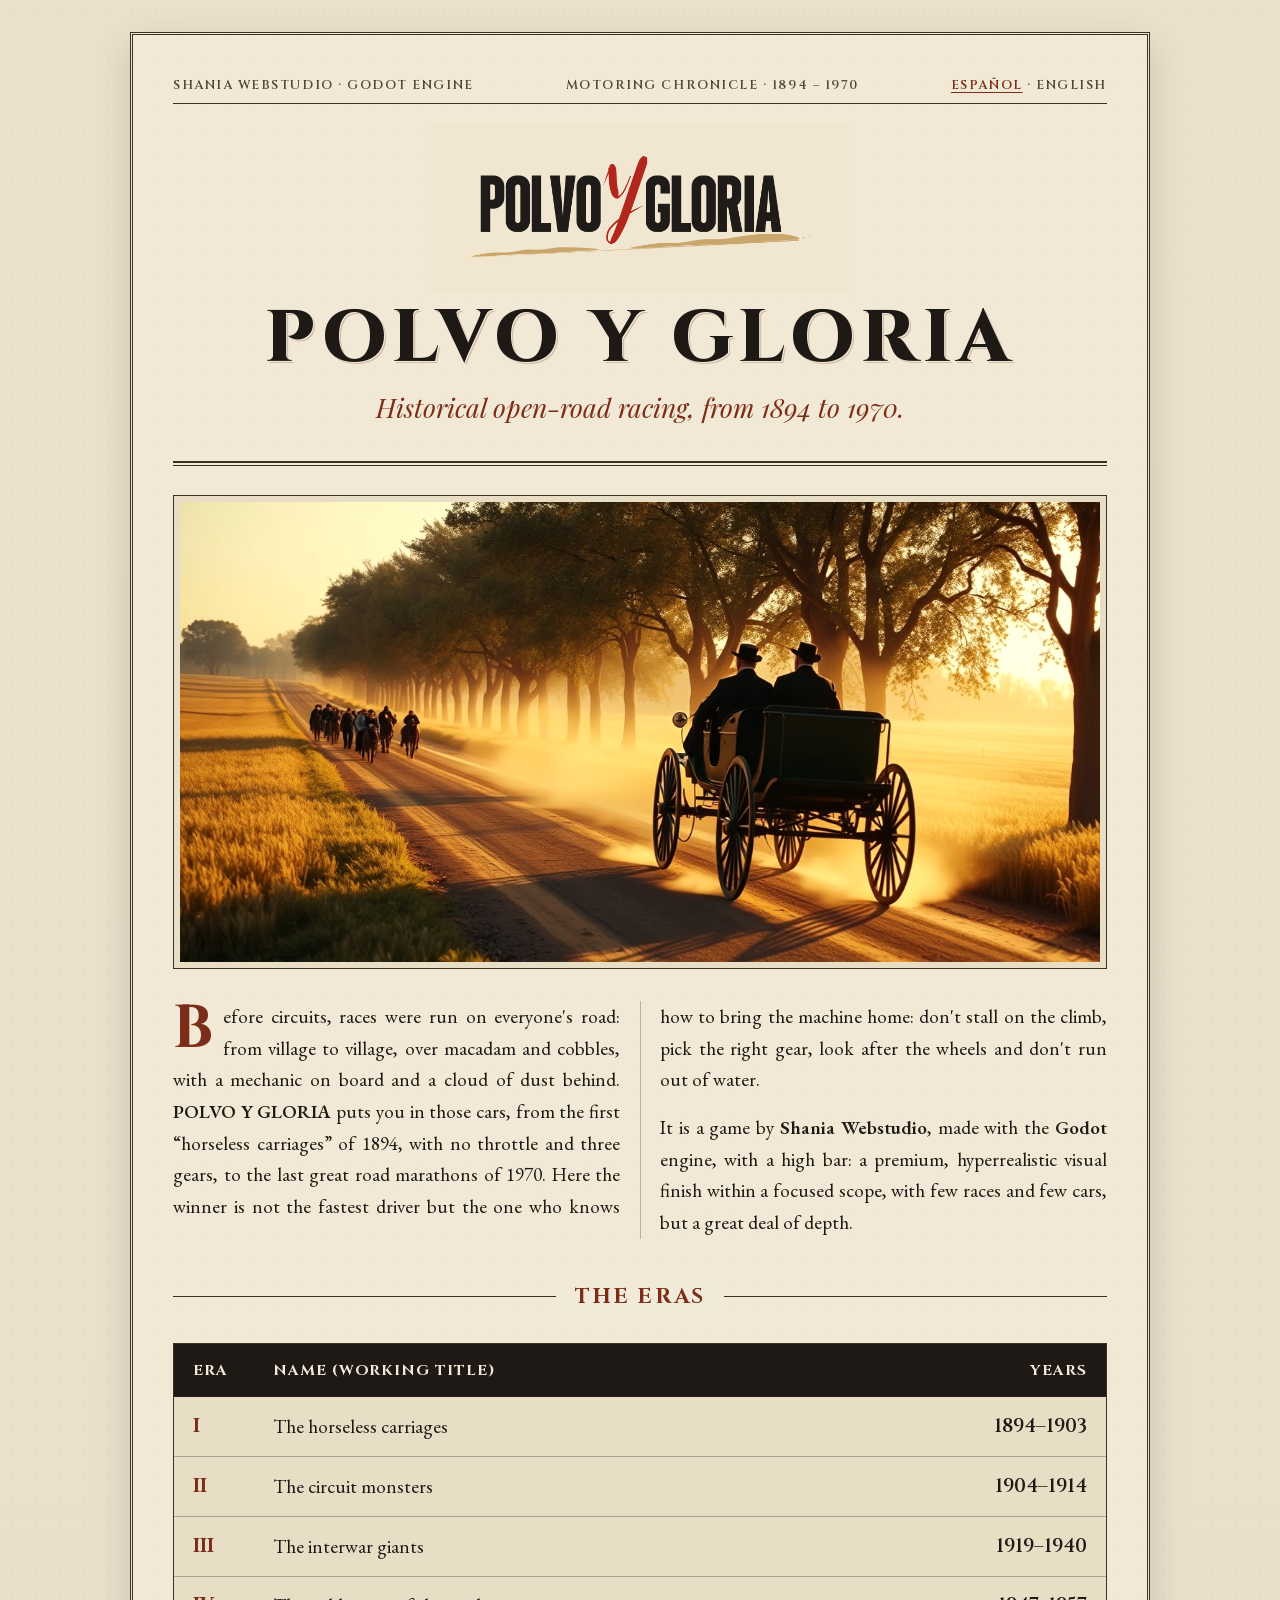
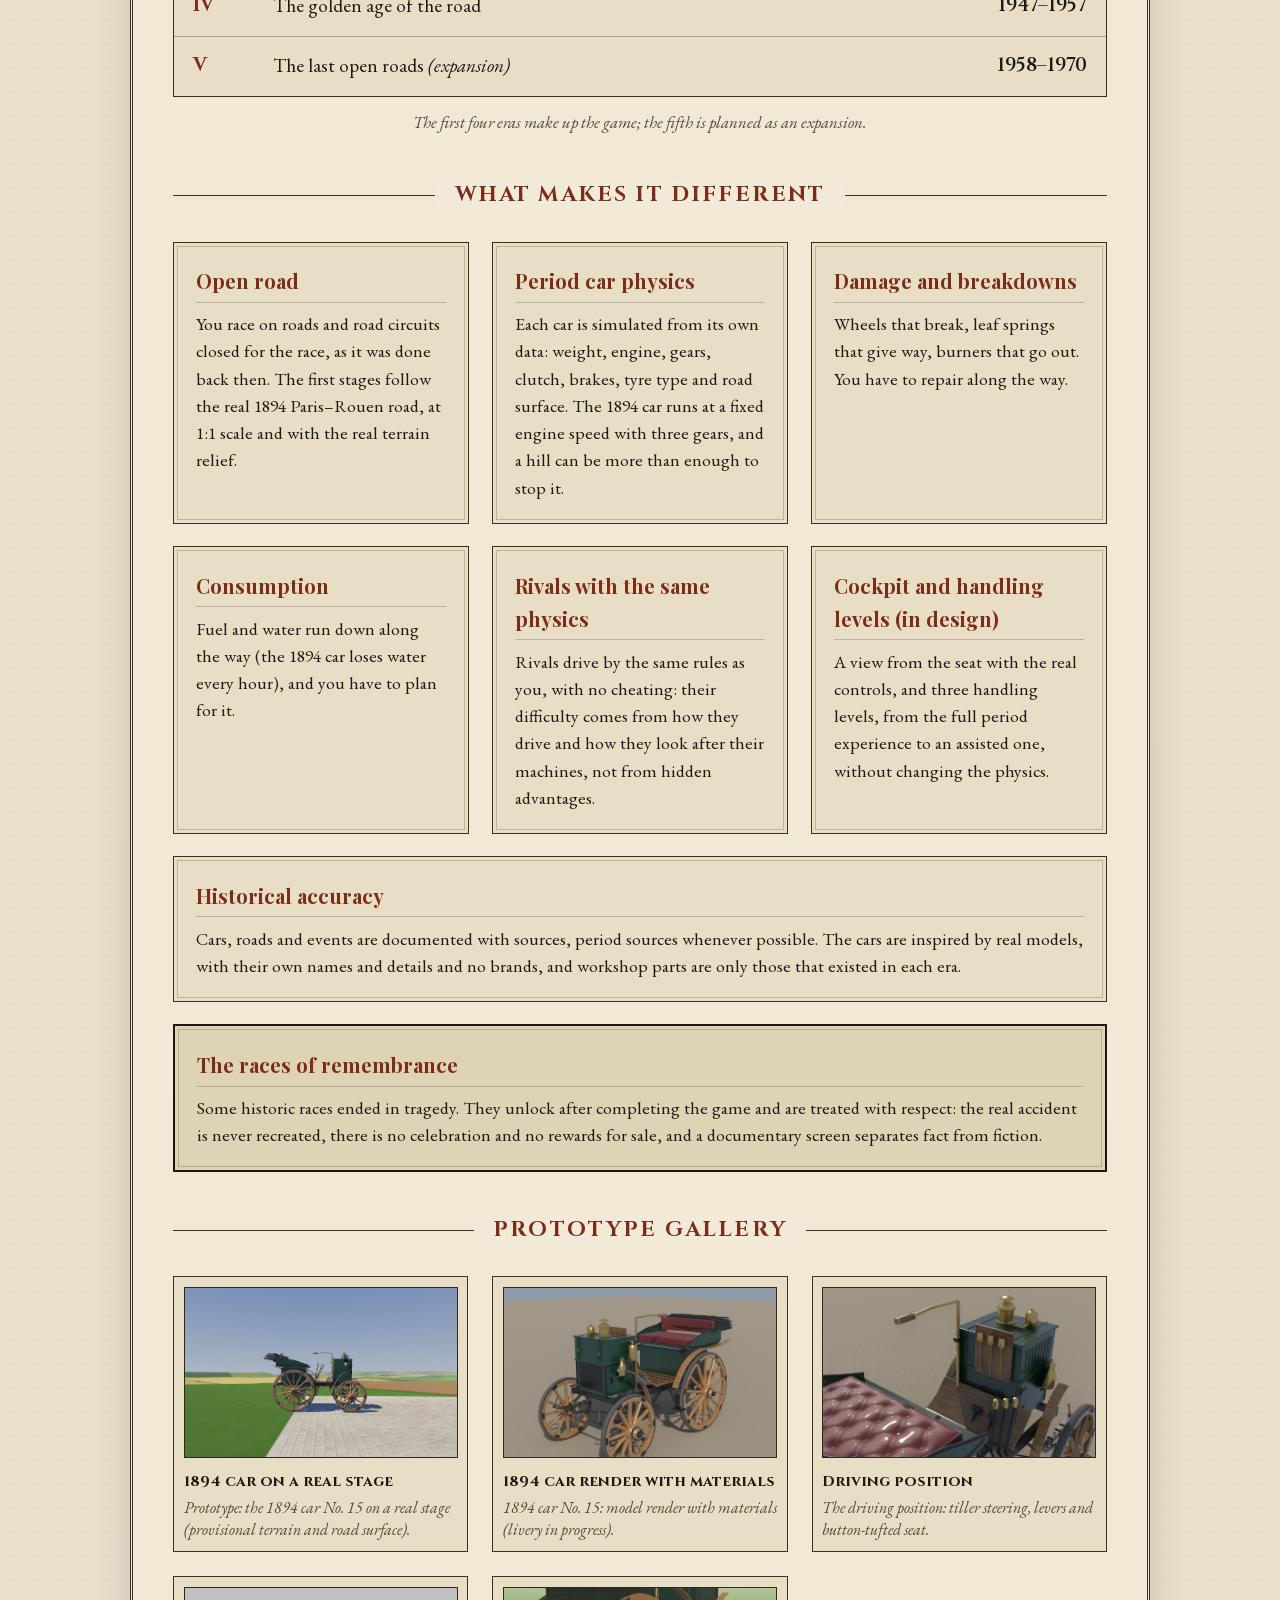
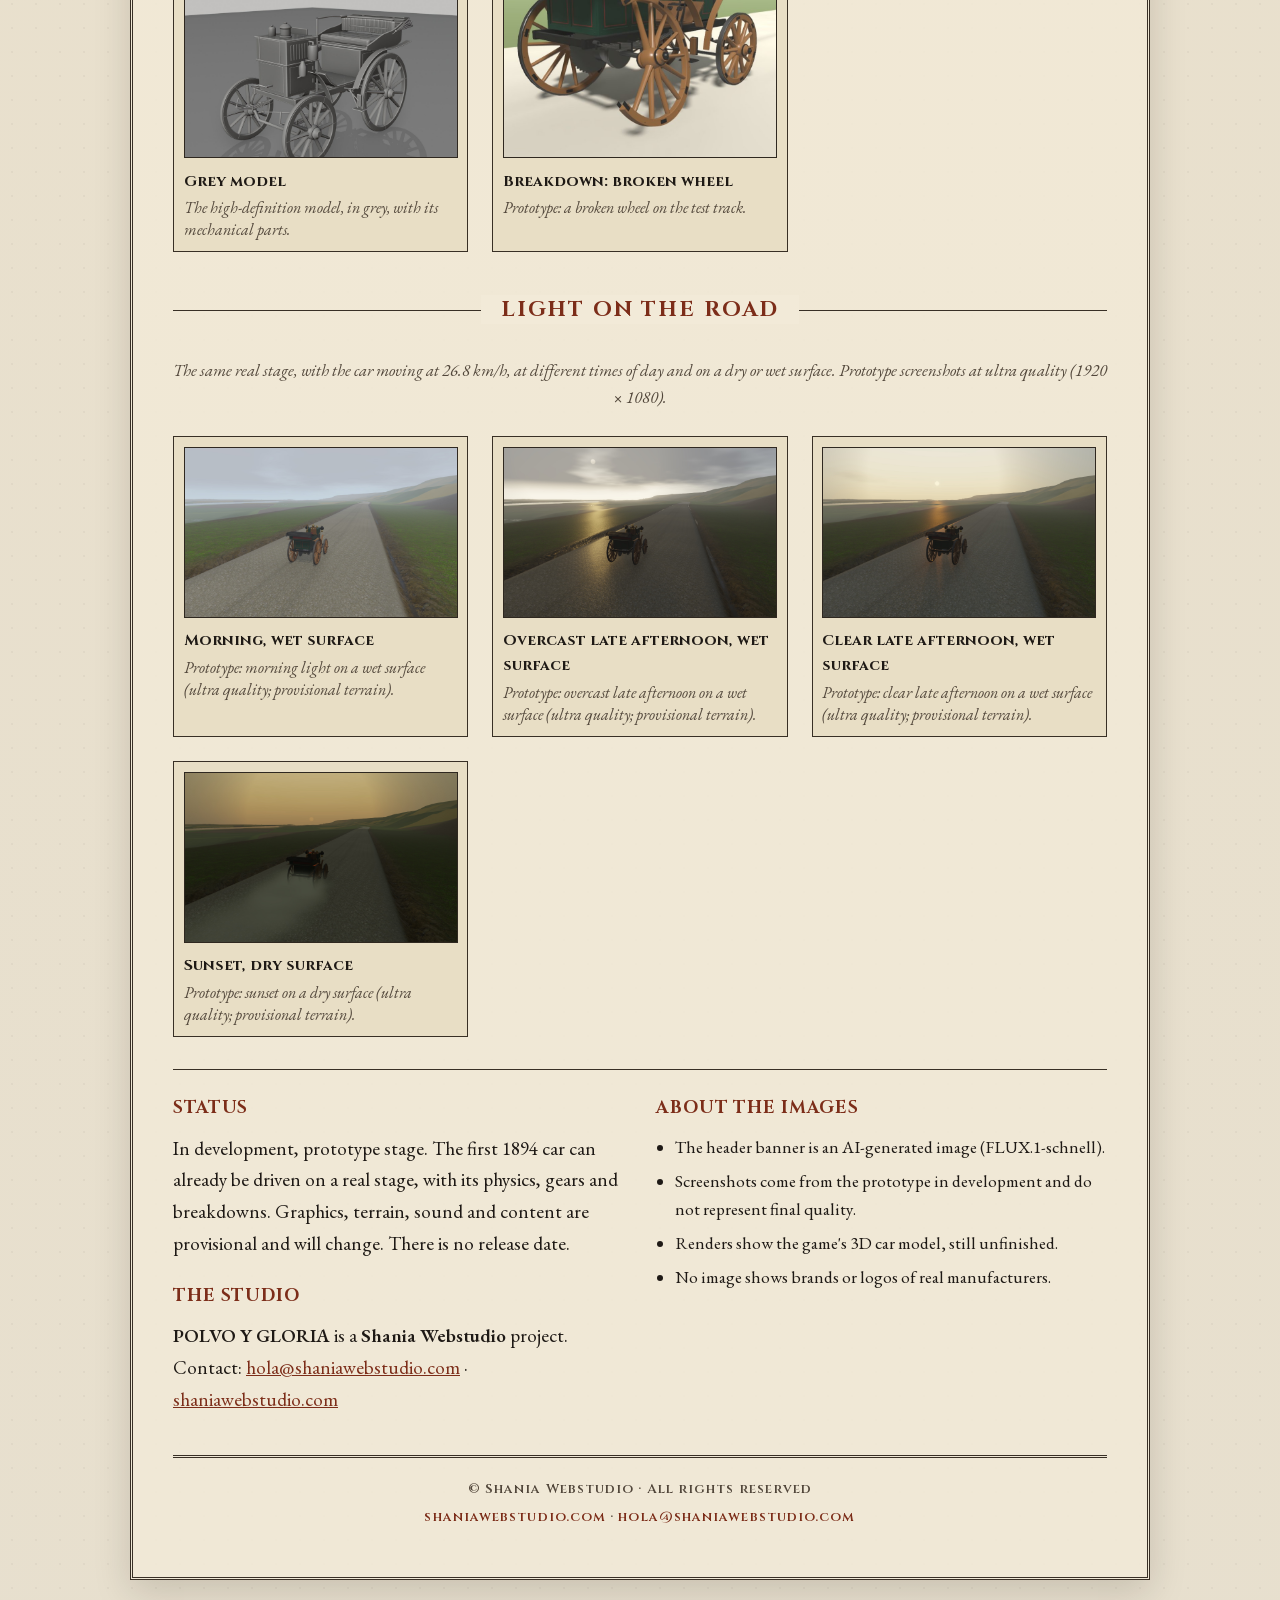
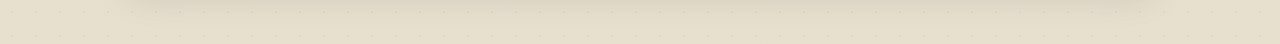
==== en/index.html @ 39d4433f "Web: versión completa en inglés (/en/) y selector de idioma Co-Authored-By: Claude Opus 5.5 <noreply" ====
<!DOCTYPE html>
<html lang="en">
<head>
  <meta charset="UTF-8">
  <meta name="viewport" content="width=device-width, initial-scale=1.0">
  <title>POLVO Y GLORIA — Historical open-road racing (1894–1970)</title>
  <meta name="description" content="Historical open-road racing simulator, from 1894 to 1970. A Shania Webstudio game made with Godot.">
  <meta property="og:title" content="POLVO Y GLORIA">
  <meta property="og:description" content="Historical open-road racing, from 1894 to 1970. A Shania Webstudio game.">
  <meta property="og:image" content="../banner.jpg">
  <link rel="icon" href="logo-cuadrado.png">
  <!-- Fonts hosted in this repository (no third-party requests) -->
  <link rel="stylesheet" href="../fuentes.css">
  <style>
    :root {
      --bg-paper: #f2ead8;
      --bg-card: #e8dec5;
      --ink-dark: #1e1915;
      --ink-muted: #52473b;
      --accent-rust: #7c2d19;
      --accent-brass: #9c7a38;
      --border-ink: #382f25;
    }

    * { box-sizing: border-box; margin: 0; padding: 0; }

    body {
      background-color: var(--bg-paper);
      background-image:
        radial-gradient(rgba(30, 25, 21, 0.04) 1px, transparent 0),
        linear-gradient(to bottom, rgba(156, 122, 56, 0.08), rgba(30, 25, 21, 0.05));
      background-size: 24px 24px, 100% 100%;
      color: var(--ink-dark);
      font-family: 'EB Garamond', Georgia, serif;
      font-size: 1.2rem;
      line-height: 1.65;
      padding: 2rem 1rem 4rem;
    }

    .newspaper-frame {
      max-width: 1020px;
      margin: 0 auto;
      border: 3px double var(--border-ink);
      padding: 2.5rem 2.5rem 3rem;
      background-color: rgba(242, 234, 216, 0.85);
      box-shadow: 0 12px 35px rgba(20, 15, 10, 0.15);
    }

    .masthead-top {
      display: flex;
      justify-content: space-between;
      align-items: center;
      border-bottom: 1px solid var(--border-ink);
      padding-bottom: 0.4rem;
      margin-bottom: 1.2rem;
      font-family: 'Cinzel', serif;
      font-size: 0.8rem;
      letter-spacing: 0.12em;
      text-transform: uppercase;
      color: var(--ink-muted);
    }

    .masthead-top a { color: var(--accent-rust); text-decoration: underline; text-underline-offset: 3px; }

    header { text-align: center; margin-bottom: 2rem; }

    .logo-mark {
      display: block;
      margin: 0 auto 0.6rem;
      width: min(420px, 80%);
      height: auto;
    }

    h1 {
      font-family: 'Cinzel', serif;
      font-weight: 800;
      font-size: clamp(2.6rem, 6vw, 4.6rem);
      letter-spacing: 0.08em;
      line-height: 1.05;
      color: var(--ink-dark);
      text-transform: uppercase;
      margin: 0.5rem 0;
      text-shadow: 1px 1px 0px var(--bg-paper), 2px 2px 0px rgba(124, 45, 25, 0.25);
    }

    .subtitle {
      font-family: 'Playfair Display', serif;
      font-style: italic;
      font-size: clamp(1.25rem, 2.5vw, 1.65rem);
      color: var(--accent-rust);
      margin-top: 0.4rem;
    }

    .double-rule {
      border: 0;
      border-top: 2px solid var(--border-ink);
      border-bottom: 1px solid var(--border-ink);
      height: 5px;
      margin: 1.8rem 0;
    }

    .ornament-divider { text-align: center; margin: 2.5rem 0 1.8rem; position: relative; }
    .ornament-divider::before {
      content: "";
      position: absolute;
      top: 50%; left: 0; right: 0;
      border-top: 1px solid var(--border-ink);
      z-index: 1;
    }
    .ornament-divider span {
      background: var(--bg-paper);
      padding: 0 1.2rem;
      position: relative;
      z-index: 2;
      font-family: 'Cinzel', serif;
      font-weight: 700;
      font-size: 1.35rem;
      letter-spacing: 0.1em;
      color: var(--accent-rust);
      text-transform: uppercase;
    }

    .hero-banner {
      border: 1px solid var(--border-ink);
      padding: 6px;
      background: var(--bg-card);
      margin-bottom: 2rem;
      cursor: zoom-in;
    }
    .hero-banner img {
      width: 100%;
      height: auto;
      display: block;
      filter: sepia(0.12) contrast(1.03);
    }

    .lead-columns {
      column-count: 2;
      column-gap: 2.5rem;
      column-rule: 1px solid rgba(56, 47, 37, 0.3);
      text-align: justify;
      margin-bottom: 2rem;
    }
    .lead-columns p + p { margin-top: 1rem; }

    .dropcap::first-letter {
      float: left;
      font-family: 'Cinzel', serif;
      font-size: 3.8rem;
      line-height: 0.82;
      padding-top: 4px;
      padding-right: 10px;
      color: var(--accent-rust);
      font-weight: 700;
    }

    .table-wrapper {
      overflow-x: auto;
      margin: 1.5rem 0 0.8rem;
      border: 1px solid var(--border-ink);
      background: var(--bg-card);
    }
    table { width: 100%; border-collapse: collapse; text-align: left; }
    th, td { padding: 0.85rem 1.2rem; border-bottom: 1px solid rgba(56, 47, 37, 0.35); }
    th {
      font-family: 'Cinzel', serif;
      font-size: 0.95rem;
      letter-spacing: 0.06em;
      text-transform: uppercase;
      background-color: var(--ink-dark);
      color: var(--bg-paper);
    }
    tr:last-child td { border-bottom: none; }
    .era-num { font-family: 'Cinzel', serif; font-weight: 700; color: var(--accent-rust); width: 80px; }
    .era-years { font-family: 'Cinzel', serif; font-weight: 600; white-space: nowrap; text-align: right; }
    .table-note { font-style: italic; font-size: 1.05rem; color: var(--ink-muted); text-align: center; margin-top: 0.6rem; }

    .features-grid {
      display: grid;
      grid-template-columns: repeat(auto-fit, minmax(290px, 1fr));
      gap: 1.4rem;
      margin-top: 1.5rem;
    }
    .feature-card {
      border: 1px solid var(--border-ink);
      background-color: var(--bg-card);
      padding: 1.35rem 1.4rem;
      position: relative;
    }
    .feature-card::after {
      content: "";
      position: absolute;
      inset: 3px;
      border: 1px solid rgba(56, 47, 37, 0.25);
      pointer-events: none;
    }
    .feature-card h3 {
      font-family: 'Playfair Display', serif;
      font-size: 1.25rem;
      color: var(--accent-rust);
      margin-bottom: 0.45rem;
      border-bottom: 1px solid rgba(56, 47, 37, 0.25);
      padding-bottom: 0.3rem;
    }
    .feature-card p { font-size: 1.1rem; line-height: 1.55; }
    .feature-wide { grid-column: 1 / -1; }
    .memory-box { grid-column: 1 / -1; background-color: #dfd3b5; border: 2px solid var(--ink-dark); }

    .gallery-grid {
      display: grid;
      grid-template-columns: repeat(auto-fit, minmax(280px, 1fr));
      gap: 1.5rem;
      margin-top: 1.5rem;
    }
    .gallery-item {
      border: 1px solid var(--border-ink);
      background: var(--bg-card);
      padding: 0.6rem;
      display: flex;
      flex-direction: column;
      cursor: zoom-in;
      transition: transform 0.2s ease, box-shadow 0.2s ease;
    }
    .gallery-item:hover, .gallery-item:focus-visible {
      transform: translateY(-3px);
      box-shadow: 0 6px 16px rgba(30, 25, 21, 0.18);
      outline: none;
    }
    .gallery-item img {
      width: 100%;
      aspect-ratio: 16 / 10;
      object-fit: cover;
      border: 1px solid rgba(56, 47, 37, 0.4);
      margin-bottom: 0.65rem;
      background-color: #2a241e;
    }
    .gallery-title { font-family: 'Cinzel', serif; font-size: 0.95rem; font-weight: 700; color: var(--ink-dark); margin-bottom: 0.2rem; }
    .gallery-caption { font-size: 1rem; font-style: italic; color: var(--ink-muted); line-height: 1.4; }

    .info-columns {
      display: grid;
      grid-template-columns: repeat(auto-fit, minmax(280px, 1fr));
      gap: 2rem;
      margin-top: 2rem;
      padding-top: 1.5rem;
      border-top: 1px solid var(--border-ink);
    }
    .info-block h3 {
      font-family: 'Cinzel', serif;
      font-size: 1.1rem;
      color: var(--accent-rust);
      margin-bottom: 0.6rem;
      text-transform: uppercase;
      letter-spacing: 0.05em;
    }
    .info-block h3.siguiente { margin-top: 1.4rem; }
    .info-block ul { padding-left: 1.2rem; font-size: 1.08rem; }
    .info-block li + li { margin-top: 0.35rem; }
    .info-block a { color: var(--accent-rust); }

    .english-digest {
      margin-top: 2.5rem;
      padding: 1.5rem 1.8rem;
      border: 1px dashed var(--border-ink);
      background-color: rgba(232, 222, 197, 0.6);
    }
    .english-digest h2 {
      font-family: 'Cinzel', serif;
      font-size: 1.05rem;
      letter-spacing: 0.1em;
      text-transform: uppercase;
      color: var(--accent-rust);
      margin-bottom: 0.5rem;
    }
    .english-digest p { font-size: 1.05rem; color: var(--ink-muted); text-align: justify; }

    footer {
      text-align: center;
      margin-top: 2.5rem;
      padding-top: 1.2rem;
      border-top: 3px double var(--border-ink);
      font-family: 'Cinzel', serif;
      font-size: 0.85rem;
      letter-spacing: 0.08em;
      color: var(--ink-muted);
    }
    footer a { color: var(--accent-rust); text-decoration: none; }
    footer p + p { margin-top: 0.4rem; }

    .lightbox {
      display: none;
      position: fixed;
      inset: 0;
      background: rgba(18, 15, 12, 0.92);
      z-index: 1000;
      align-items: center;
      justify-content: center;
      flex-direction: column;
      padding: 1.5rem;
    }
    .lightbox.active { display: flex; }
    .lightbox img {
      max-width: 92vw;
      max-height: 80vh;
      border: 2px solid var(--accent-brass);
      box-shadow: 0 10px 40px rgba(0,0,0,0.8);
    }
    .lightbox-caption {
      color: var(--bg-paper);
      margin-top: 1rem;
      font-size: 1.2rem;
      font-style: italic;
      text-align: center;
      max-width: 700px;
    }
    .lightbox-close, .lightbox-nav {
      position: absolute;
      color: var(--bg-paper);
      font-family: 'Cinzel', serif;
      cursor: pointer;
      background: none;
      border: none;
    }
    .lightbox-close { top: 1.2rem; right: 1.8rem; font-size: 2rem; }
    .lightbox-nav { top: 50%; transform: translateY(-50%); font-size: 2.6rem; padding: 0.5rem 1rem; }
    .lightbox-prev { left: 0.6rem; }
    .lightbox-next { right: 0.6rem; }

    @media (max-width: 768px) {
      body { padding: 1rem 0.5rem 3rem; }
      .newspaper-frame { padding: 1.4rem 1.1rem 2rem; }
      .lead-columns { column-count: 1; }
      .masthead-top { flex-direction: column; gap: 0.3rem; text-align: center; }
      .era-years { white-space: normal; }
    }
  </style>
</head>
<body>

  <main class="newspaper-frame">

    <div class="masthead-top">
      <span>Shania Webstudio · Godot Engine</span>
      <span>Motoring Chronicle · 1894 – 1970</span>
      <span><a href="../" lang="es" hreflang="es">Español</a> · English</span>
    </div>

    <header>
      <img class="logo-mark" src="../logo.png" alt="" aria-hidden="true">
      <h1>Polvo y Gloria</h1>
      <p class="subtitle">Historical open-road racing, from 1894 to 1970.</p>
    </header>

    <hr class="double-rule">

    <figure class="hero-banner gallery-zoom" tabindex="0" data-caption="POLVO Y GLORIA header (AI-generated image).">
      <img src="../banner.jpg" alt="Polvo y Gloria header: a historical road race of the period (AI-generated image)">
    </figure>

    <section class="lead-columns">
      <p class="dropcap">Before circuits, races were run on everyone's road: from village to village, over macadam and cobbles, with a mechanic on board and a cloud of dust behind. <strong>POLVO Y GLORIA</strong> puts you in those cars, from the first “horseless carriages” of 1894, with no throttle and three gears, to the last great road marathons of 1970. Here the winner is not the fastest driver but the one who knows how to bring the machine home: don't stall on the climb, pick the right gear, look after the wheels and don't run out of water.</p>
      <p>It is a game by <strong>Shania Webstudio</strong>, made with the <strong>Godot</strong> engine, with a high bar: a premium, hyperrealistic visual finish within a focused scope, with few races and few cars, but a great deal of depth.</p>
    </section>

    <div class="ornament-divider"><span>The eras</span></div>

    <section>
      <div class="table-wrapper">
        <table>
          <thead>
            <tr>
              <th>Era</th>
              <th>Name (working title)</th>
              <th style="text-align: right;">Years</th>
            </tr>
          </thead>
          <tbody>
            <tr><td class="era-num">I</td><td>The horseless carriages</td><td class="era-years">1894–1903</td></tr>
            <tr><td class="era-num">II</td><td>The circuit monsters</td><td class="era-years">1904–1914</td></tr>
            <tr><td class="era-num">III</td><td>The interwar giants</td><td class="era-years">1919–1940</td></tr>
            <tr><td class="era-num">IV</td><td>The golden age of the road</td><td class="era-years">1947–1957</td></tr>
            <tr><td class="era-num">V</td><td>The last open roads <em>(expansion)</em></td><td class="era-years">1958–1970</td></tr>
          </tbody>
        </table>
      </div>
      <p class="table-note">The first four eras make up the game; the fifth is planned as an expansion.</p>
    </section>

    <div class="ornament-divider"><span>What makes it different</span></div>

    <section class="features-grid">
      <article class="feature-card">
        <h3>Open road</h3>
        <p>You race on roads and road circuits closed for the race, as it was done back then. The first stages follow the real 1894 Paris–Rouen road, at 1:1 scale and with the real terrain relief.</p>
      </article>
      <article class="feature-card">
        <h3>Period car physics</h3>
        <p>Each car is simulated from its own data: weight, engine, gears, clutch, brakes, tyre type and road surface. The 1894 car runs at a fixed engine speed with three gears, and a hill can be more than enough to stop it.</p>
      </article>
      <article class="feature-card">
        <h3>Damage and breakdowns</h3>
        <p>Wheels that break, leaf springs that give way, burners that go out. You have to repair along the way.</p>
      </article>
      <article class="feature-card">
        <h3>Consumption</h3>
        <p>Fuel and water run down along the way (the 1894 car loses water every hour), and you have to plan for it.</p>
      </article>
      <article class="feature-card">
        <h3>Rivals with the same physics</h3>
        <p>Rivals drive by the same rules as you, with no cheating: their difficulty comes from how they drive and how they look after their machines, not from hidden advantages.</p>
      </article>
      <article class="feature-card">
        <h3>Cockpit and handling levels (in design)</h3>
        <p>A view from the seat with the real controls, and three handling levels, from the full period experience to an assisted one, without changing the physics.</p>
      </article>
      <article class="feature-card feature-wide">
        <h3>Historical accuracy</h3>
        <p>Cars, roads and events are documented with sources, period sources whenever possible. The cars are inspired by real models, with their own names and details and no brands, and workshop parts are only those that existed in each era.</p>
      </article>
      <article class="feature-card memory-box">
        <h3>The races of remembrance</h3>
        <p>Some historic races ended in tragedy. They unlock after completing the game and are treated with respect: the real accident is never recreated, there is no celebration and no rewards for sale, and a documentary screen separates fact from fiction.</p>
      </article>
    </section>

    <div class="ornament-divider"><span>Prototype gallery</span></div>

    <section class="gallery-grid">
      <figure class="gallery-item gallery-zoom" tabindex="0">
        <img src="../fotos/01-prototipo-n15-en-el-tramo-real.jpg" alt="Prototype: the 1894 car No. 15 on a real stage (provisional terrain and road surface)." loading="lazy">
        <div class="gallery-title">1894 car on a real stage</div>
        <figcaption class="gallery-caption">Prototype: the 1894 car No. 15 on a real stage (provisional terrain and road surface).</figcaption>
      </figure>
      <figure class="gallery-item gallery-zoom" tabindex="0">
        <img src="../fotos/02-coche-n15-render-con-materiales.jpg" alt="1894 car No. 15: model render with materials (livery in progress)." loading="lazy">
        <div class="gallery-title">1894 car render with materials</div>
        <figcaption class="gallery-caption">1894 car No. 15: model render with materials (livery in progress).</figcaption>
      </figure>
      <figure class="gallery-item gallery-zoom" tabindex="0">
        <img src="../fotos/03-coche-n15-puesto-de-conduccion.jpg" alt="The driving position: tiller steering, levers and button-tufted seat." loading="lazy">
        <div class="gallery-title">Driving position</div>
        <figcaption class="gallery-caption">The driving position: tiller steering, levers and button-tufted seat.</figcaption>
      </figure>
      <figure class="gallery-item gallery-zoom" tabindex="0">
        <img src="../fotos/04-coche-n15-modelo-de-alta-en-gris.jpg" alt="The high-definition model, in grey, with its mechanical parts." loading="lazy">
        <div class="gallery-title">Grey model</div>
        <figcaption class="gallery-caption">The high-definition model, in grey, with its mechanical parts.</figcaption>
      </figure>
      <figure class="gallery-item gallery-zoom" tabindex="0">
        <img src="../fotos/05-prototipo-averias-rueda-rota.jpg" alt="Prototype: a broken wheel on the test track." loading="lazy">
        <div class="gallery-title">Breakdown: broken wheel</div>
        <figcaption class="gallery-caption">Prototype: a broken wheel on the test track.</figcaption>
      </figure>
    </section>

    <div class="ornament-divider"><span>Light on the road</span></div>

    <p class="table-note">The same real stage, with the car moving at 26.8 km/h, at different times of day and on a dry or wet surface. Prototype screenshots at ultra quality (1920 × 1080).</p>

    <section class="gallery-grid">
      <figure class="gallery-item gallery-zoom" tabindex="0">
        <img src="../fotos/06-luz-manana-firme-mojado.jpg" alt="Prototype: morning light on a wet surface on the real stage." loading="lazy">
        <div class="gallery-title">Morning, wet surface</div>
        <figcaption class="gallery-caption">Prototype: morning light on a wet surface (ultra quality; provisional terrain).</figcaption>
      </figure>
      <figure class="gallery-item gallery-zoom" tabindex="0">
        <img src="../fotos/07-luz-atardecer-nublado-mojado.jpg" alt="Prototype: overcast late afternoon on a wet surface." loading="lazy">
        <div class="gallery-title">Overcast late afternoon, wet surface</div>
        <figcaption class="gallery-caption">Prototype: overcast late afternoon on a wet surface (ultra quality; provisional terrain).</figcaption>
      </figure>
      <figure class="gallery-item gallery-zoom" tabindex="0">
        <img src="../fotos/08-luz-atardecer-despejado-mojado.jpg" alt="Prototype: clear late afternoon on a wet surface." loading="lazy">
        <div class="gallery-title">Clear late afternoon, wet surface</div>
        <figcaption class="gallery-caption">Prototype: clear late afternoon on a wet surface (ultra quality; provisional terrain).</figcaption>
      </figure>
      <figure class="gallery-item gallery-zoom" tabindex="0">
        <img src="../fotos/09-luz-puesta-de-sol-seco.jpg" alt="Prototype: sunset on a dry surface." loading="lazy">
        <div class="gallery-title">Sunset, dry surface</div>
        <figcaption class="gallery-caption">Prototype: sunset on a dry surface (ultra quality; provisional terrain).</figcaption>
      </figure>
    </section>

    <section class="info-columns">
      <div class="info-block">
        <h3>Status</h3>
        <p>In development, prototype stage. The first 1894 car can already be driven on a real stage, with its physics, gears and breakdowns. Graphics, terrain, sound and content are provisional and will change. There is no release date.</p>

        <h3 class="siguiente">The studio</h3>
        <p><strong>POLVO Y GLORIA</strong> is a <strong>Shania Webstudio</strong> project. Contact: <a href="mailto:hola@shaniawebstudio.com">hola@shaniawebstudio.com</a> · <a href="https://shaniawebstudio.com">shaniawebstudio.com</a></p>
      </div>

      <div class="info-block">
        <h3>About the images</h3>
        <ul>
          <li>The header banner is an AI-generated image (FLUX.1-schnell).</li>
          <li>Screenshots come from the prototype in development and do not represent final quality.</li>
          <li>Renders show the game's 3D car model, still unfinished.</li>
          <li>No image shows brands or logos of real manufacturers.</li>
        </ul>
      </div>
    </section>


    <footer>
      <p>© Shania Webstudio · All rights reserved</p>
      <p><a href="https://shaniawebstudio.com">shaniawebstudio.com</a> · <a href="mailto:hola@shaniawebstudio.com">hola@shaniawebstudio.com</a></p>
    </footer>
  </main>

  <div class="lightbox" id="lightbox" role="dialog" aria-modal="true" aria-label="Image viewer">
    <button class="lightbox-close" type="button" aria-label="Close">&times;</button>
    <button class="lightbox-nav lightbox-prev" type="button" aria-label="Previous">&#8249;</button>
    <img id="lightbox-img" src="" alt="">
    <p class="lightbox-caption" id="lightbox-caption"></p>
    <button class="lightbox-nav lightbox-next" type="button" aria-label="Next">&#8250;</button>
  </div>

  <script>
    (function () {
      var items = Array.prototype.slice.call(document.querySelectorAll('.gallery-zoom'));
      var box = document.getElementById('lightbox');
      var img = document.getElementById('lightbox-img');
      var cap = document.getElementById('lightbox-caption');
      var actual = 0;

      function mostrar(i) {
        actual = (i + items.length) % items.length;
        var fig = items[actual];
        var src = fig.querySelector('img');
        var pie = fig.getAttribute('data-caption') ||
                  (fig.querySelector('figcaption') ? fig.querySelector('figcaption').textContent : src.alt);
        img.src = src.getAttribute('src');
        img.alt = src.alt;
        cap.textContent = pie;
        box.classList.add('active');
        document.body.style.overflow = 'hidden';
      }
      function cerrar() {
        box.classList.remove('active');
        document.body.style.overflow = '';
        if (items[actual]) items[actual].focus();
      }

      items.forEach(function (fig, i) {
        fig.addEventListener('click', function () { mostrar(i); });
        fig.addEventListener('keydown', function (e) {
          if (e.key === 'Enter' || e.key === ' ') { e.preventDefault(); mostrar(i); }
        });
      });
      box.querySelector('.lightbox-close').addEventListener('click', cerrar);
      box.querySelector('.lightbox-prev').addEventListener('click', function (e) { e.stopPropagation(); mostrar(actual - 1); });
      box.querySelector('.lightbox-next').addEventListener('click', function (e) { e.stopPropagation(); mostrar(actual + 1); });
      box.addEventListener('click', function (e) { if (e.target === box) cerrar(); });
      document.addEventListener('keydown', function (e) {
        if (!box.classList.contains('active')) return;
        if (e.key === 'Escape') cerrar();
        if (e.key === 'ArrowLeft') mostrar(actual - 1);
        if (e.key === 'ArrowRight') mostrar(actual + 1);
      });
    })();
  </script>
</body>
</html>
---- fuentes.css ----
@font-face{font-family:'Cinzel';font-style:normal;font-weight:600;font-display:swap;src:url(fonts/Cinzel-600.woff2) format('woff2');unicode-range:U+0000-00FF, U+0131, U+0152-0153, U+02BB-02BC, U+02C6, U+02DA, U+02DC, U+0304, U+0308, U+0329, U+2000-206F, U+20AC, U+2122, U+2191, U+2193, U+2212, U+2215, U+FEFF, U+FFFD;}
@font-face{font-family:'Cinzel';font-style:normal;font-weight:700;font-display:swap;src:url(fonts/Cinzel-700.woff2) format('woff2');unicode-range:U+0000-00FF, U+0131, U+0152-0153, U+02BB-02BC, U+02C6, U+02DA, U+02DC, U+0304, U+0308, U+0329, U+2000-206F, U+20AC, U+2122, U+2191, U+2193, U+2212, U+2215, U+FEFF, U+FFFD;}
@font-face{font-family:'Cinzel';font-style:normal;font-weight:800;font-display:swap;src:url(fonts/Cinzel-800.woff2) format('woff2');unicode-range:U+0000-00FF, U+0131, U+0152-0153, U+02BB-02BC, U+02C6, U+02DA, U+02DC, U+0304, U+0308, U+0329, U+2000-206F, U+20AC, U+2122, U+2191, U+2193, U+2212, U+2215, U+FEFF, U+FFFD;}
@font-face{font-family:'EB Garamond';font-style:italic;font-weight:400;font-display:swap;src:url(fonts/EBGaramond-400i.woff2) format('woff2');unicode-range:U+0000-00FF, U+0131, U+0152-0153, U+02BB-02BC, U+02C6, U+02DA, U+02DC, U+0304, U+0308, U+0329, U+2000-206F, U+20AC, U+2122, U+2191, U+2193, U+2212, U+2215, U+FEFF, U+FFFD;}
@font-face{font-family:'EB Garamond';font-style:normal;font-weight:400;font-display:swap;src:url(fonts/EBGaramond-400.woff2) format('woff2');unicode-range:U+0000-00FF, U+0131, U+0152-0153, U+02BB-02BC, U+02C6, U+02DA, U+02DC, U+0304, U+0308, U+0329, U+2000-206F, U+20AC, U+2122, U+2191, U+2193, U+2212, U+2215, U+FEFF, U+FFFD;}
@font-face{font-family:'EB Garamond';font-style:normal;font-weight:600;font-display:swap;src:url(fonts/EBGaramond-600.woff2) format('woff2');unicode-range:U+0000-00FF, U+0131, U+0152-0153, U+02BB-02BC, U+02C6, U+02DA, U+02DC, U+0304, U+0308, U+0329, U+2000-206F, U+20AC, U+2122, U+2191, U+2193, U+2212, U+2215, U+FEFF, U+FFFD;}
@font-face{font-family:'Playfair Display';font-style:italic;font-weight:400;font-display:swap;src:url(fonts/PlayfairDisplay-400i.woff2) format('woff2');unicode-range:U+0000-00FF, U+0131, U+0152-0153, U+02BB-02BC, U+02C6, U+02DA, U+02DC, U+0304, U+0308, U+0329, U+2000-206F, U+20AC, U+2122, U+2191, U+2193, U+2212, U+2215, U+FEFF, U+FFFD;}
@font-face{font-family:'Playfair Display';font-style:normal;font-weight:700;font-display:swap;src:url(fonts/PlayfairDisplay-700.woff2) format('woff2');unicode-range:U+0000-00FF, U+0131, U+0152-0153, U+02BB-02BC, U+02C6, U+02DA, U+02DC, U+0304, U+0308, U+0329, U+2000-206F, U+20AC, U+2122, U+2191, U+2193, U+2212, U+2215, U+FEFF, U+FFFD;}
@font-face{font-family:'Playfair Display';font-style:normal;font-weight:900;font-display:swap;src:url(fonts/PlayfairDisplay-900.woff2) format('woff2');unicode-range:U+0000-00FF, U+0131, U+0152-0153, U+02BB-02BC, U+02C6, U+02DA, U+02DC, U+0304, U+0308, U+0329, U+2000-206F, U+20AC, U+2122, U+2191, U+2193, U+2212, U+2215, U+FEFF, U+FFFD;}
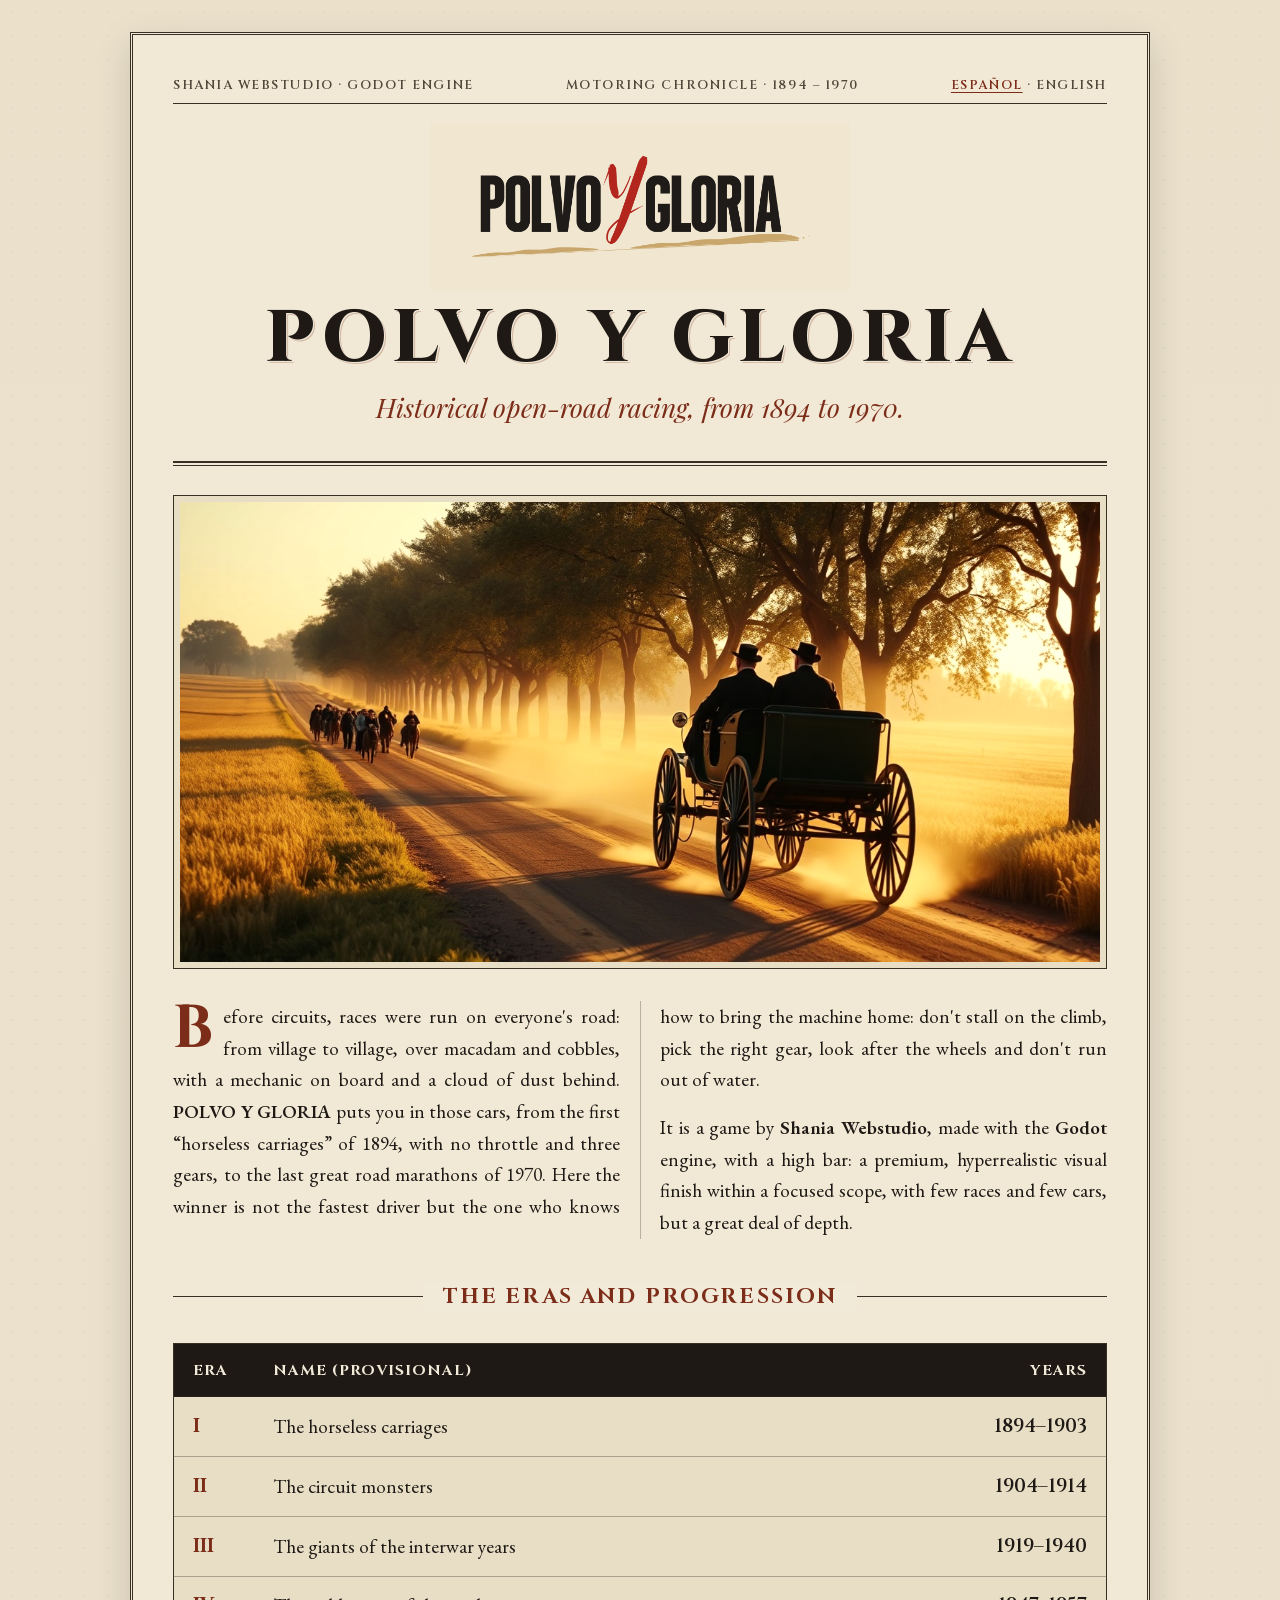
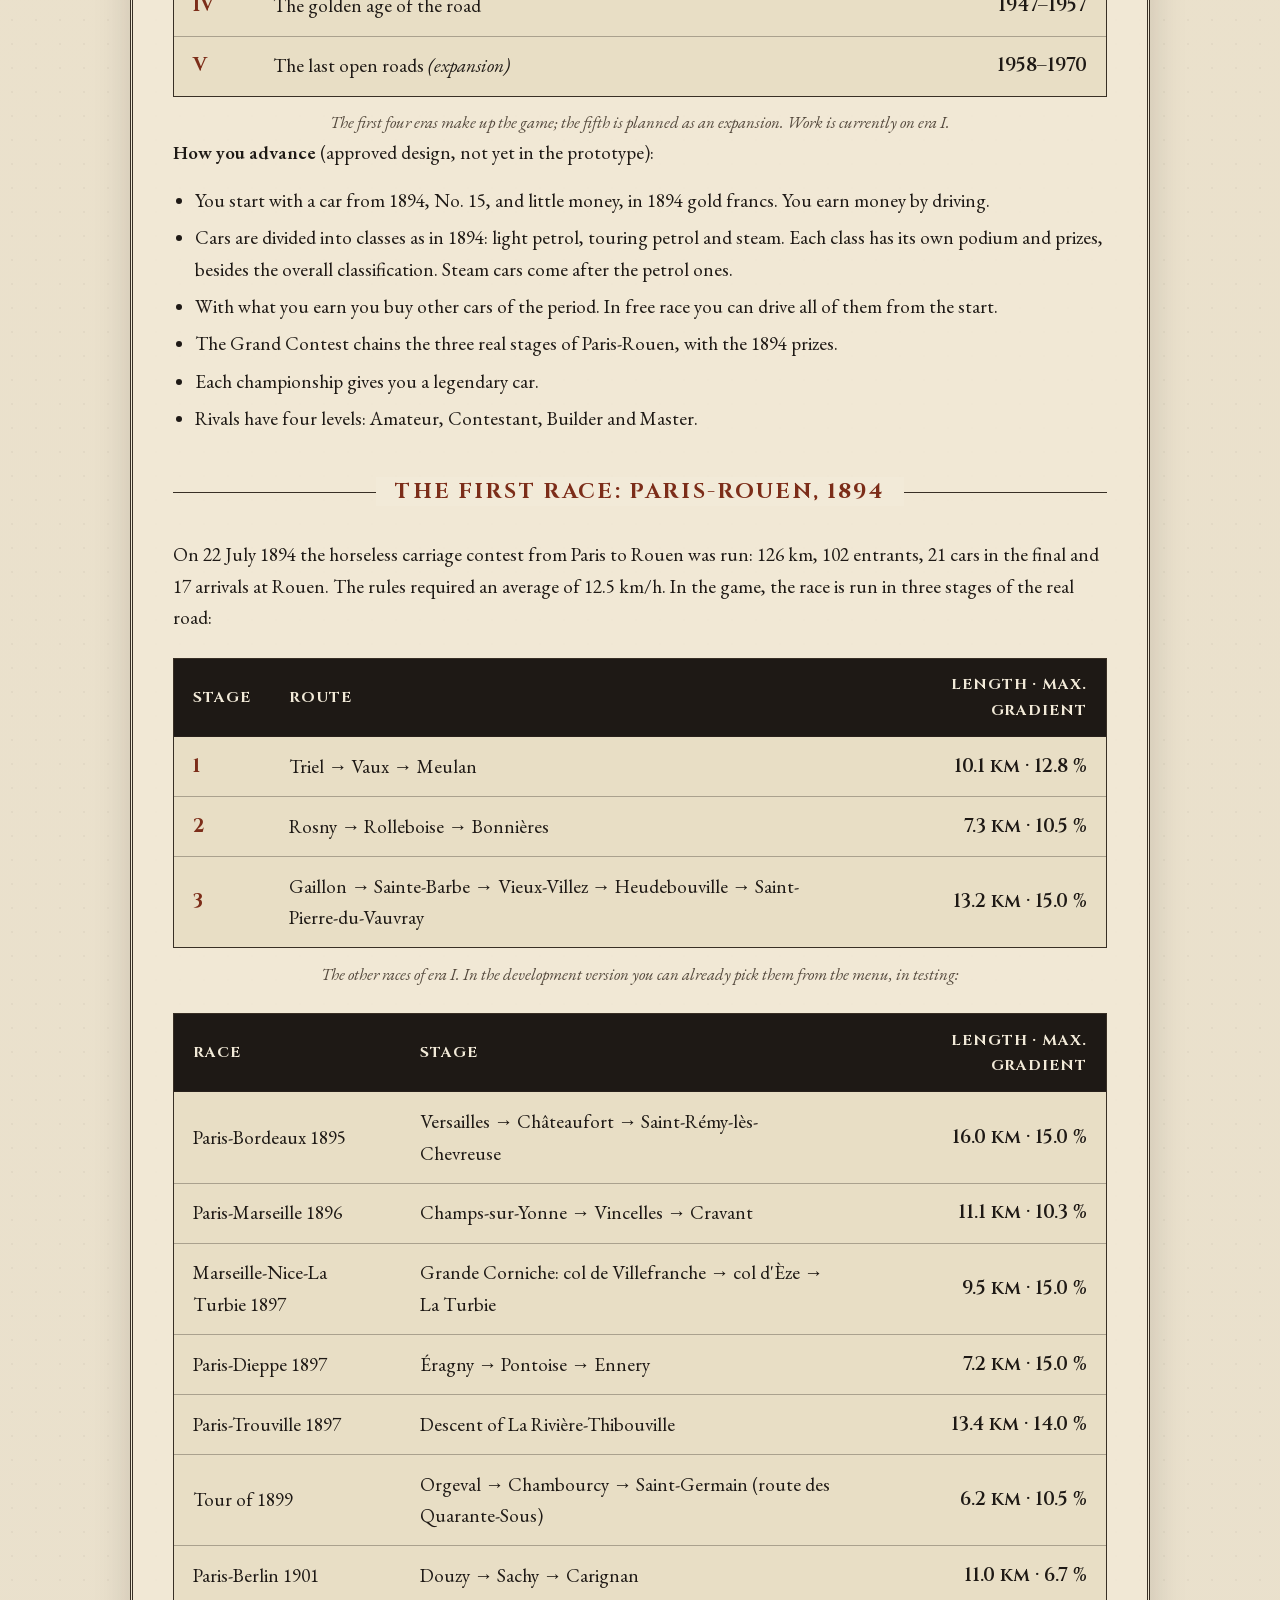
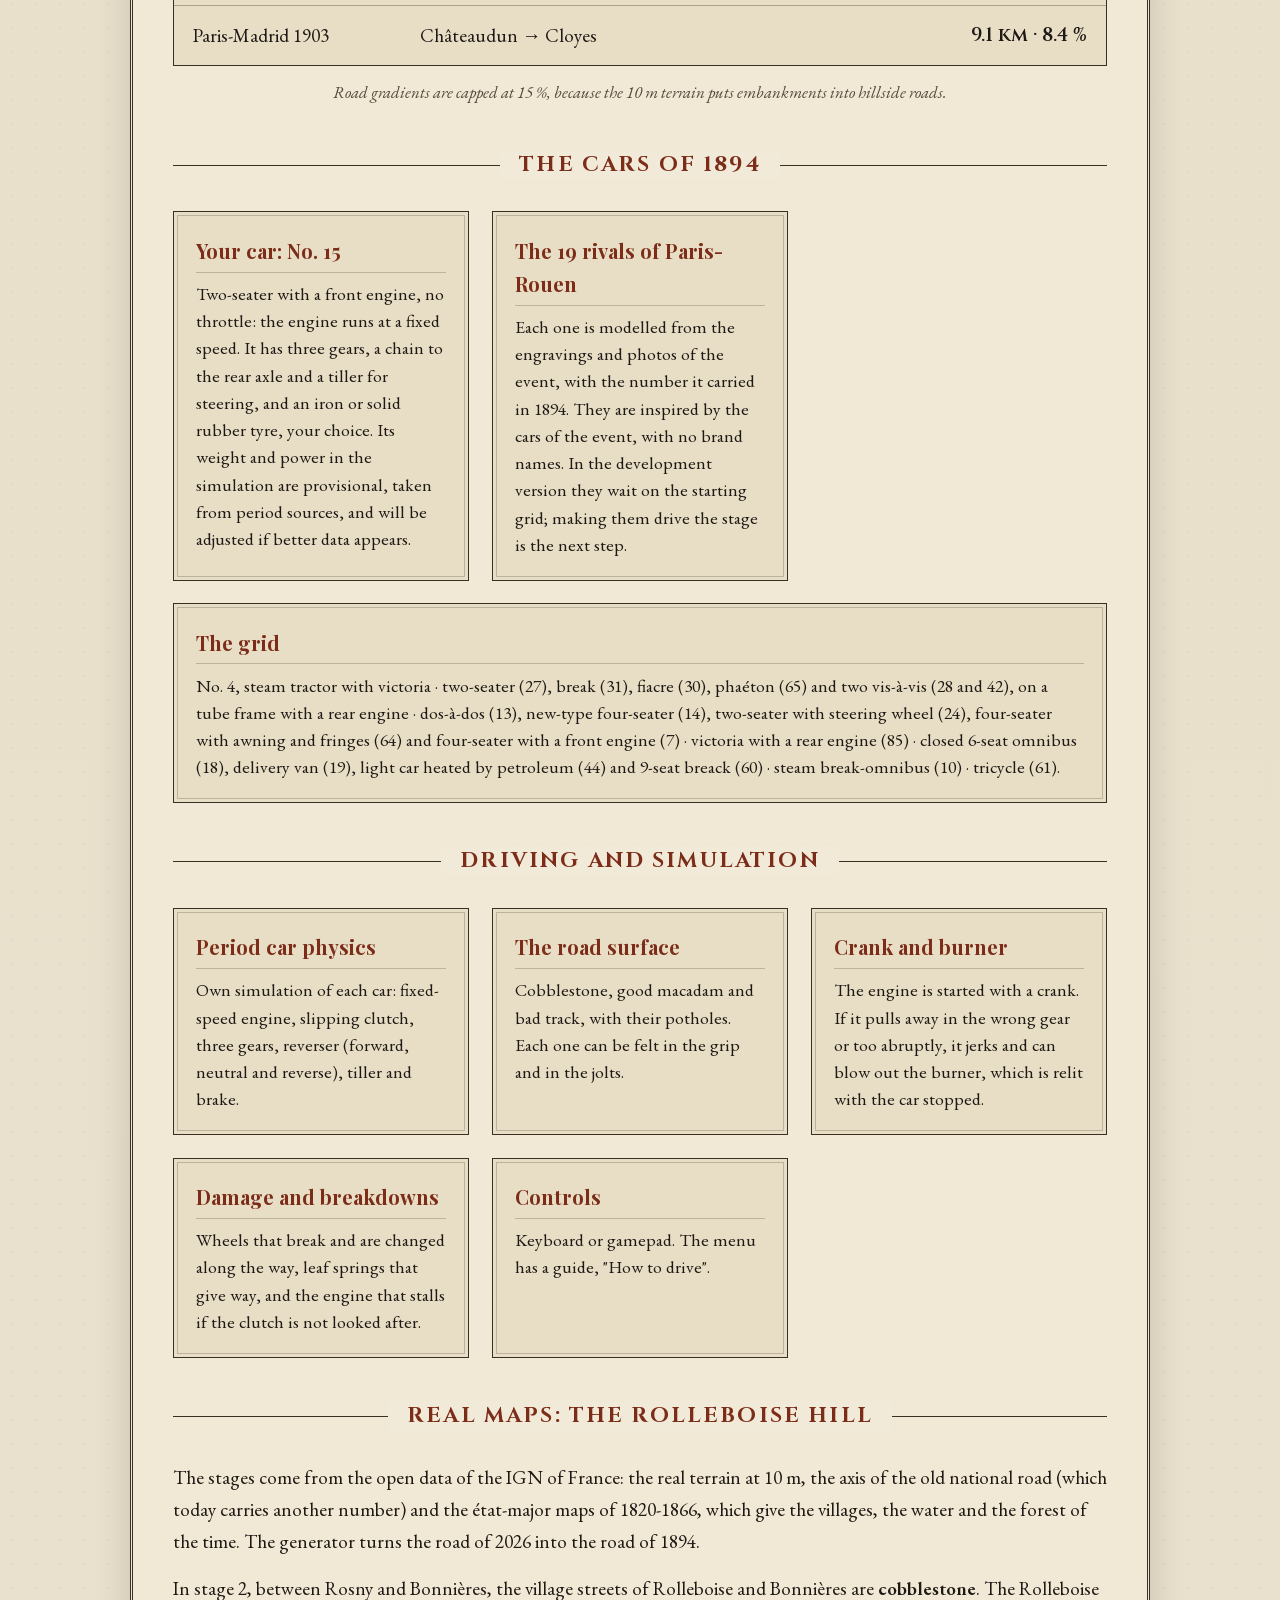
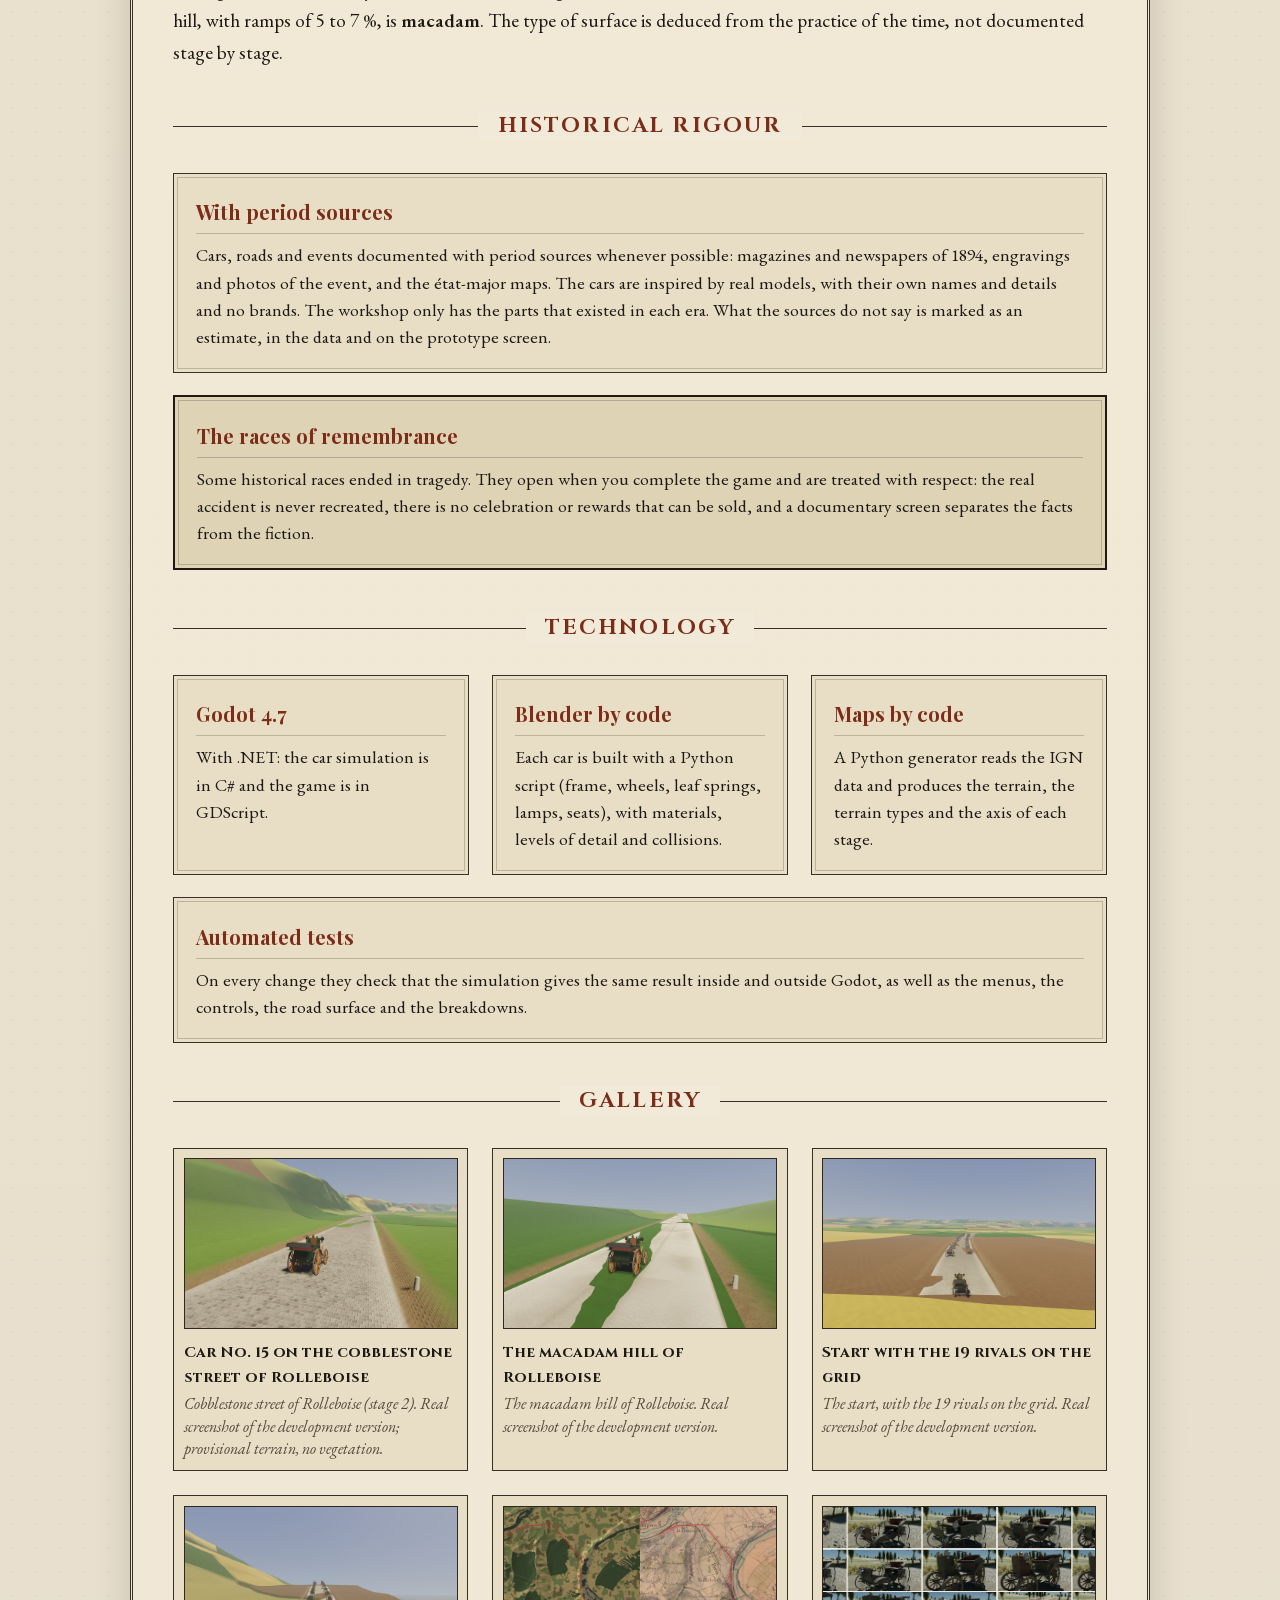
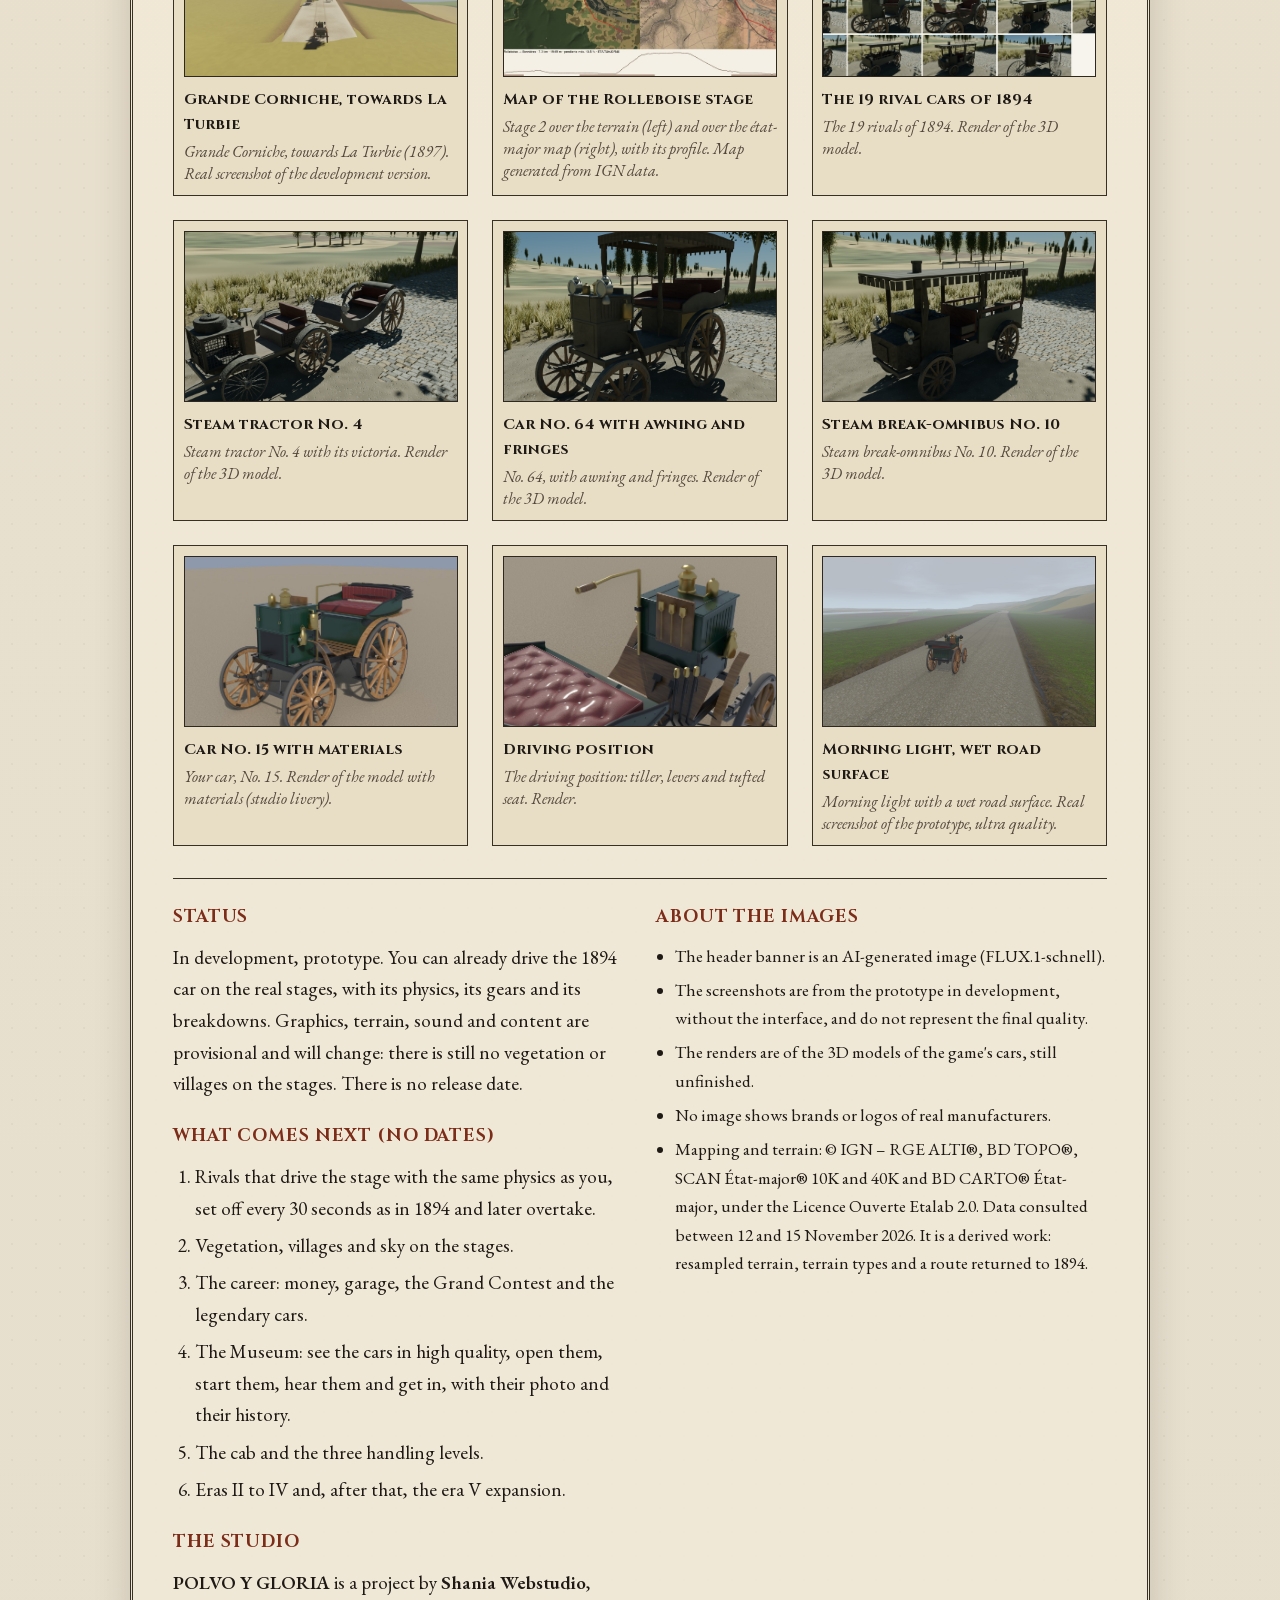
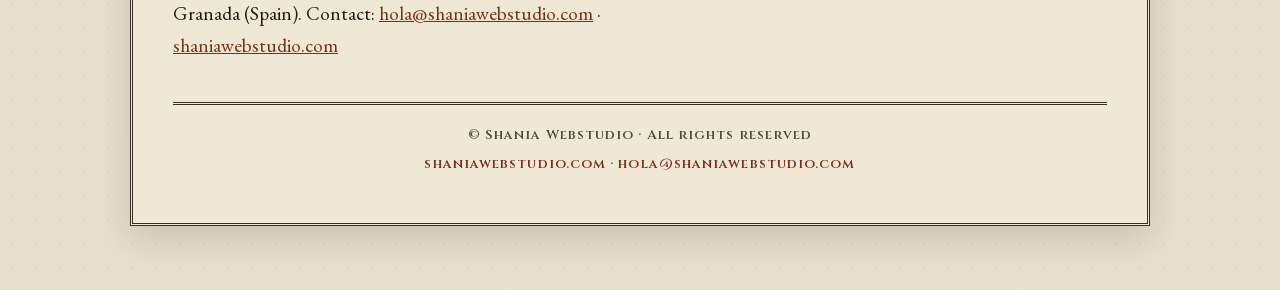
==== commit 9686eaeb: "Escaparate: descripción completa del juego y galería de 12 imágenes, en español e inglés (L-8288) Co" ====
--- a/en/index.html
+++ b/en/index.html
@@ -7,8 +7,18 @@
   <meta name="description" content="Historical open-road racing simulator, from 1894 to 1970. A Shania Webstudio game made with Godot.">
   <meta property="og:title" content="POLVO Y GLORIA">
   <meta property="og:description" content="Historical open-road racing, from 1894 to 1970. A Shania Webstudio game.">
-  <meta property="og:image" content="../banner.jpg">
-  <link rel="icon" href="logo-cuadrado.png">
+  <meta property="og:image" content="https://lv-webstudio.github.io/polvo-y-gloria-escaparate/banner.jpg">
+  <meta property="og:image:alt" content="POLVO Y GLORIA, historical open-road racing">
+  <link rel="canonical" href="https://lv-webstudio.github.io/polvo-y-gloria-escaparate/en/">
+  <link rel="alternate" hreflang="es" href="https://lv-webstudio.github.io/polvo-y-gloria-escaparate/">
+  <link rel="alternate" hreflang="en" href="https://lv-webstudio.github.io/polvo-y-gloria-escaparate/en/">
+  <link rel="alternate" hreflang="x-default" href="https://lv-webstudio.github.io/polvo-y-gloria-escaparate/">
+  <meta property="og:type" content="website">
+  <meta property="og:url" content="https://lv-webstudio.github.io/polvo-y-gloria-escaparate/en/">
+  <meta property="og:locale" content="en_GB">
+  <meta name="twitter:card" content="summary_large_image">
+  <script type="application/ld+json">{"@context": "https://schema.org", "@type": "VideoGame", "name": "POLVO Y GLORIA", "url": "https://lv-webstudio.github.io/polvo-y-gloria-escaparate/en/", "description": "Historical open-road racing simulator, from 1894 to 1970. In development.", "inLanguage": "en", "genre": ["Racing", "Simulation"], "gamePlatform": "PC", "image": "https://lv-webstudio.github.io/polvo-y-gloria-escaparate/banner.jpg", "author": {"@type": "Organization", "name": "Shania Webstudio", "url": "https://shaniawebstudio.com"}, "publisher": {"@type": "Organization", "name": "Shania Webstudio", "url": "https://shaniawebstudio.com"}}</script>
+  <link rel="icon" href="../logo-cuadrado.png">
   <!-- Fonts hosted in this repository (no third-party requests) -->
   <link rel="stylesheet" href="../fuentes.css">
   <style>
@@ -333,6 +343,9 @@
       .masthead-top { flex-direction: column; gap: 0.3rem; text-align: center; }
       .era-years { white-space: normal; }
     }
+    .prose p { margin: 0 0 1rem; }
+    .prose ul, .info-block ol { margin: 0 0 1rem 1.4rem; }
+    .prose li, .info-block ol li { margin-bottom: 0.35rem; }
   </style>
 </head>
 <body>
@@ -362,7 +375,7 @@
       <p>It is a game by <strong>Shania Webstudio</strong>, made with the <strong>Godot</strong> engine, with a high bar: a premium, hyperrealistic visual finish within a focused scope, with few races and few cars, but a great deal of depth.</p>
     </section>
 
-    <div class="ornament-divider"><span>The eras</span></div>
+    <div class="ornament-divider"><span>The eras and progression</span></div>
 
     <section>
       <div class="table-wrapper">
@@ -370,136 +383,244 @@
           <thead>
             <tr>
               <th>Era</th>
-              <th>Name (working title)</th>
+              <th>Name (provisional)</th>
               <th style="text-align: right;">Years</th>
             </tr>
           </thead>
           <tbody>
             <tr><td class="era-num">I</td><td>The horseless carriages</td><td class="era-years">1894–1903</td></tr>
             <tr><td class="era-num">II</td><td>The circuit monsters</td><td class="era-years">1904–1914</td></tr>
-            <tr><td class="era-num">III</td><td>The interwar giants</td><td class="era-years">1919–1940</td></tr>
+            <tr><td class="era-num">III</td><td>The giants of the interwar years</td><td class="era-years">1919–1940</td></tr>
             <tr><td class="era-num">IV</td><td>The golden age of the road</td><td class="era-years">1947–1957</td></tr>
             <tr><td class="era-num">V</td><td>The last open roads <em>(expansion)</em></td><td class="era-years">1958–1970</td></tr>
           </tbody>
         </table>
       </div>
-      <p class="table-note">The first four eras make up the game; the fifth is planned as an expansion.</p>
-    </section>
-
-    <div class="ornament-divider"><span>What makes it different</span></div>
+      <p class="table-note">The first four eras make up the game; the fifth is planned as an expansion. Work is currently on era I.</p>
+      <div class="prose">
+        <p><strong>How you advance</strong> (approved design, not yet in the prototype):</p>
+        <ul>
+          <li>You start with a car from 1894, No. 15, and little money, in 1894 gold francs. You earn money by driving.</li>
+          <li>Cars are divided into classes as in 1894: light petrol, touring petrol and steam. Each class has its own podium and prizes, besides the overall classification. Steam cars come after the petrol ones.</li>
+          <li>With what you earn you buy other cars of the period. In free race you can drive all of them from the start.</li>
+          <li>The Grand Contest chains the three real stages of Paris-Rouen, with the 1894 prizes.</li>
+          <li>Each championship gives you a legendary car.</li>
+          <li>Rivals have four levels: Amateur, Contestant, Builder and Master.</li>
+        </ul>
+      </div>
+    </section>
+
+    <div class="ornament-divider"><span>The first race: Paris-Rouen, 1894</span></div>
+
+    <section>
+      <div class="prose">
+        <p>On 22 July 1894 the horseless carriage contest from Paris to Rouen was run: 126 km, 102 entrants, 21 cars in the final and 17 arrivals at Rouen. The rules required an average of 12.5 km/h. In the game, the race is run in three stages of the real road:</p>
+      </div>
+      <div class="table-wrapper">
+        <table>
+          <thead><tr><th>Stage</th><th>Route</th><th style="text-align: right;">Length · max. gradient</th></tr></thead>
+          <tbody>
+            <tr><td class="era-num">1</td><td>Triel → Vaux → Meulan</td><td class="era-years">10.1 km · 12.8 %</td></tr>
+            <tr><td class="era-num">2</td><td>Rosny → Rolleboise → Bonnières</td><td class="era-years">7.3 km · 10.5 %</td></tr>
+            <tr><td class="era-num">3</td><td>Gaillon → Sainte-Barbe → Vieux-Villez → Heudebouville → Saint-Pierre-du-Vauvray</td><td class="era-years">13.2 km · 15.0 %</td></tr>
+          </tbody>
+        </table>
+      </div>
+      <p class="table-note">The other races of era I. In the development version you can already pick them from the menu, in testing:</p>
+      <div class="table-wrapper">
+        <table>
+          <thead><tr><th>Race</th><th>Stage</th><th style="text-align: right;">Length · max. gradient</th></tr></thead>
+          <tbody>
+            <tr><td>Paris-Bordeaux 1895</td><td>Versailles → Châteaufort → Saint-Rémy-lès-Chevreuse</td><td class="era-years">16.0 km · 15.0 %</td></tr>
+            <tr><td>Paris-Marseille 1896</td><td>Champs-sur-Yonne → Vincelles → Cravant</td><td class="era-years">11.1 km · 10.3 %</td></tr>
+            <tr><td>Marseille-Nice-La Turbie 1897</td><td>Grande Corniche: col de Villefranche → col d'Èze → La Turbie</td><td class="era-years">9.5 km · 15.0 %</td></tr>
+            <tr><td>Paris-Dieppe 1897</td><td>Éragny → Pontoise → Ennery</td><td class="era-years">7.2 km · 15.0 %</td></tr>
+            <tr><td>Paris-Trouville 1897</td><td>Descent of La Rivière-Thibouville</td><td class="era-years">13.4 km · 14.0 %</td></tr>
+            <tr><td>Tour of 1899</td><td>Orgeval → Chambourcy → Saint-Germain (route des Quarante-Sous)</td><td class="era-years">6.2 km · 10.5 %</td></tr>
+            <tr><td>Paris-Berlin 1901</td><td>Douzy → Sachy → Carignan</td><td class="era-years">11.0 km · 6.7 %</td></tr>
+            <tr><td>Paris-Madrid 1903</td><td>Châteaudun → Cloyes</td><td class="era-years">9.1 km · 8.4 %</td></tr>
+          </tbody>
+        </table>
+      </div>
+      <p class="table-note">Road gradients are capped at 15 %, because the 10 m terrain puts embankments into hillside roads.</p>
+    </section>
+
+    <div class="ornament-divider"><span>The cars of 1894</span></div>
 
     <section class="features-grid">
       <article class="feature-card">
-        <h3>Open road</h3>
-        <p>You race on roads and road circuits closed for the race, as it was done back then. The first stages follow the real 1894 Paris–Rouen road, at 1:1 scale and with the real terrain relief.</p>
-      </article>
+        <h3>Your car: No. 15</h3>
+        <p>Two-seater with a front engine, no throttle: the engine runs at a fixed speed. It has three gears, a chain to the rear axle and a tiller for steering, and an iron or solid rubber tyre, your choice. Its weight and power in the simulation are provisional, taken from period sources, and will be adjusted if better data appears.</p>
+      </article>
+      <article class="feature-card">
+        <h3>The 19 rivals of Paris-Rouen</h3>
+        <p>Each one is modelled from the engravings and photos of the event, with the number it carried in 1894. They are inspired by the cars of the event, with no brand names. In the development version they wait on the starting grid; making them drive the stage is the next step.</p>
+      </article>
+      <article class="feature-card feature-wide">
+        <h3>The grid</h3>
+        <p>No. 4, steam tractor with victoria · two-seater (27), break (31), fiacre (30), phaéton (65) and two vis-à-vis (28 and 42), on a tube frame with a rear engine · dos-à-dos (13), new-type four-seater (14), two-seater with steering wheel (24), four-seater with awning and fringes (64) and four-seater with a front engine (7) · victoria with a rear engine (85) · closed 6-seat omnibus (18), delivery van (19), light car heated by petroleum (44) and 9-seat breack (60) · steam break-omnibus (10) · tricycle (61).</p>
+      </article>
+    </section>
+
+    <div class="ornament-divider"><span>Driving and simulation</span></div>
+
+    <section class="features-grid">
       <article class="feature-card">
         <h3>Period car physics</h3>
-        <p>Each car is simulated from its own data: weight, engine, gears, clutch, brakes, tyre type and road surface. The 1894 car runs at a fixed engine speed with three gears, and a hill can be more than enough to stop it.</p>
+        <p>Own simulation of each car: fixed-speed engine, slipping clutch, three gears, reverser (forward, neutral and reverse), tiller and brake.</p>
+      </article>
+      <article class="feature-card">
+        <h3>The road surface</h3>
+        <p>Cobblestone, good macadam and bad track, with their potholes. Each one can be felt in the grip and in the jolts.</p>
+      </article>
+      <article class="feature-card">
+        <h3>Crank and burner</h3>
+        <p>The engine is started with a crank. If it pulls away in the wrong gear or too abruptly, it jerks and can blow out the burner, which is relit with the car stopped.</p>
       </article>
       <article class="feature-card">
         <h3>Damage and breakdowns</h3>
-        <p>Wheels that break, leaf springs that give way, burners that go out. You have to repair along the way.</p>
-      </article>
-      <article class="feature-card">
-        <h3>Consumption</h3>
-        <p>Fuel and water run down along the way (the 1894 car loses water every hour), and you have to plan for it.</p>
-      </article>
-      <article class="feature-card">
-        <h3>Rivals with the same physics</h3>
-        <p>Rivals drive by the same rules as you, with no cheating: their difficulty comes from how they drive and how they look after their machines, not from hidden advantages.</p>
-      </article>
-      <article class="feature-card">
-        <h3>Cockpit and handling levels (in design)</h3>
-        <p>A view from the seat with the real controls, and three handling levels, from the full period experience to an assisted one, without changing the physics.</p>
-      </article>
+        <p>Wheels that break and are changed along the way, leaf springs that give way, and the engine that stalls if the clutch is not looked after.</p>
+      </article>
+      <article class="feature-card">
+        <h3>Controls</h3>
+        <p>Keyboard or gamepad. The menu has a guide, "How to drive".</p>
+      </article>
+    </section>
+
+    <div class="ornament-divider"><span>Real maps: the Rolleboise hill</span></div>
+
+    <section class="prose">
+      <p>The stages come from the open data of the IGN of France: the real terrain at 10 m, the axis of the old national road (which today carries another number) and the état-major maps of 1820-1866, which give the villages, the water and the forest of the time. The generator turns the road of 2026 into the road of 1894.</p>
+      <p>In stage 2, between Rosny and Bonnières, the village streets of Rolleboise and Bonnières are <strong>cobblestone</strong>. The Rolleboise hill, with ramps of 5 to 7 %, is <strong>macadam</strong>. The type of surface is deduced from the practice of the time, not documented stage by stage.</p>
+    </section>
+
+    <div class="ornament-divider"><span>Historical rigour</span></div>
+
+    <section class="features-grid">
       <article class="feature-card feature-wide">
-        <h3>Historical accuracy</h3>
-        <p>Cars, roads and events are documented with sources, period sources whenever possible. The cars are inspired by real models, with their own names and details and no brands, and workshop parts are only those that existed in each era.</p>
+        <h3>With period sources</h3>
+        <p>Cars, roads and events documented with period sources whenever possible: magazines and newspapers of 1894, engravings and photos of the event, and the état-major maps. The cars are inspired by real models, with their own names and details and no brands. The workshop only has the parts that existed in each era. What the sources do not say is marked as an estimate, in the data and on the prototype screen.</p>
       </article>
       <article class="feature-card memory-box">
         <h3>The races of remembrance</h3>
-        <p>Some historic races ended in tragedy. They unlock after completing the game and are treated with respect: the real accident is never recreated, there is no celebration and no rewards for sale, and a documentary screen separates fact from fiction.</p>
-      </article>
-    </section>
-
-    <div class="ornament-divider"><span>Prototype gallery</span></div>
+        <p>Some historical races ended in tragedy. They open when you complete the game and are treated with respect: the real accident is never recreated, there is no celebration or rewards that can be sold, and a documentary screen separates the facts from the fiction.</p>
+      </article>
+    </section>
+
+    <div class="ornament-divider"><span>Technology</span></div>
+
+    <section class="features-grid">
+      <article class="feature-card">
+        <h3>Godot 4.7</h3>
+        <p>With .NET: the car simulation is in C# and the game is in GDScript.</p>
+      </article>
+      <article class="feature-card">
+        <h3>Blender by code</h3>
+        <p>Each car is built with a Python script (frame, wheels, leaf springs, lamps, seats), with materials, levels of detail and collisions.</p>
+      </article>
+      <article class="feature-card">
+        <h3>Maps by code</h3>
+        <p>A Python generator reads the IGN data and produces the terrain, the terrain types and the axis of each stage.</p>
+      </article>
+      <article class="feature-card feature-wide">
+        <h3>Automated tests</h3>
+        <p>On every change they check that the simulation gives the same result inside and outside Godot, as well as the menus, the controls, the road surface and the breakdowns.</p>
+      </article>
+    </section>
+
+    <div class="ornament-divider"><span>Gallery</span></div>
 
     <section class="gallery-grid">
       <figure class="gallery-item gallery-zoom" tabindex="0">
-        <img src="../fotos/01-prototipo-n15-en-el-tramo-real.jpg" alt="Prototype: the 1894 car No. 15 on a real stage (provisional terrain and road surface)." loading="lazy">
-        <div class="gallery-title">1894 car on a real stage</div>
-        <figcaption class="gallery-caption">Prototype: the 1894 car No. 15 on a real stage (provisional terrain and road surface).</figcaption>
-      </figure>
-      <figure class="gallery-item gallery-zoom" tabindex="0">
-        <img src="../fotos/02-coche-n15-render-con-materiales.jpg" alt="1894 car No. 15: model render with materials (livery in progress)." loading="lazy">
-        <div class="gallery-title">1894 car render with materials</div>
-        <figcaption class="gallery-caption">1894 car No. 15: model render with materials (livery in progress).</figcaption>
-      </figure>
-      <figure class="gallery-item gallery-zoom" tabindex="0">
-        <img src="../fotos/03-coche-n15-puesto-de-conduccion.jpg" alt="The driving position: tiller steering, levers and button-tufted seat." loading="lazy">
+        <img src="../fotos/10-rolleboise-travesia-de-adoquin.jpg" alt="Car No. 15 on the cobblestone street of Rolleboise" loading="lazy">
+        <div class="gallery-title">Car No. 15 on the cobblestone street of Rolleboise</div>
+        <figcaption class="gallery-caption">Cobblestone street of Rolleboise (stage 2). Real screenshot of the development version; provisional terrain, no vegetation.</figcaption>
+      </figure>
+      <figure class="gallery-item gallery-zoom" tabindex="0">
+        <img src="../fotos/11-rolleboise-cuesta-de-macadan.jpg" alt="The macadam hill of Rolleboise" loading="lazy">
+        <div class="gallery-title">The macadam hill of Rolleboise</div>
+        <figcaption class="gallery-caption">The macadam hill of Rolleboise. Real screenshot of the development version.</figcaption>
+      </figure>
+      <figure class="gallery-item gallery-zoom" tabindex="0">
+        <img src="../fotos/12-salida-con-los-19-rivales.jpg" alt="Start with the 19 rivals on the grid" loading="lazy">
+        <div class="gallery-title">Start with the 19 rivals on the grid</div>
+        <figcaption class="gallery-caption">The start, with the 19 rivals on the grid. Real screenshot of the development version.</figcaption>
+      </figure>
+      <figure class="gallery-item gallery-zoom" tabindex="0">
+        <img src="../fotos/13-grande-corniche-la-turbie.jpg" alt="Grande Corniche, towards La Turbie" loading="lazy">
+        <div class="gallery-title">Grande Corniche, towards La Turbie</div>
+        <figcaption class="gallery-caption">Grande Corniche, towards La Turbie (1897). Real screenshot of the development version.</figcaption>
+      </figure>
+      <figure class="gallery-item gallery-zoom" tabindex="0">
+        <img src="../fotos/14-mapa-tramo-rolleboise.jpg" alt="Map of the Rolleboise stage" loading="lazy">
+        <div class="gallery-title">Map of the Rolleboise stage</div>
+        <figcaption class="gallery-caption">Stage 2 over the terrain (left) and over the état-major map (right), with its profile. Map generated from IGN data.</figcaption>
+      </figure>
+      <figure class="gallery-item gallery-zoom" tabindex="0">
+        <img src="../fotos/15-los-19-coches-render.jpg" alt="The 19 rival cars of 1894" loading="lazy">
+        <div class="gallery-title">The 19 rival cars of 1894</div>
+        <figcaption class="gallery-caption">The 19 rivals of 1894. Render of the 3D model.</figcaption>
+      </figure>
+      <figure class="gallery-item gallery-zoom" tabindex="0">
+        <img src="../fotos/16-tractor-de-vapor-n4-render.jpg" alt="Steam tractor No. 4" loading="lazy">
+        <div class="gallery-title">Steam tractor No. 4</div>
+        <figcaption class="gallery-caption">Steam tractor No. 4 with its victoria. Render of the 3D model.</figcaption>
+      </figure>
+      <figure class="gallery-item gallery-zoom" tabindex="0">
+        <img src="../fotos/17-coche-con-toldo-n64-render.jpg" alt="Car No. 64 with awning and fringes" loading="lazy">
+        <div class="gallery-title">Car No. 64 with awning and fringes</div>
+        <figcaption class="gallery-caption">No. 64, with awning and fringes. Render of the 3D model.</figcaption>
+      </figure>
+      <figure class="gallery-item gallery-zoom" tabindex="0">
+        <img src="../fotos/18-break-omnibus-de-vapor-n10-render.jpg" alt="Steam break-omnibus No. 10" loading="lazy">
+        <div class="gallery-title">Steam break-omnibus No. 10</div>
+        <figcaption class="gallery-caption">Steam break-omnibus No. 10. Render of the 3D model.</figcaption>
+      </figure>
+      <figure class="gallery-item gallery-zoom" tabindex="0">
+        <img src="../fotos/02-coche-n15-render-con-materiales.jpg" alt="Car No. 15 with materials" loading="lazy">
+        <div class="gallery-title">Car No. 15 with materials</div>
+        <figcaption class="gallery-caption">Your car, No. 15. Render of the model with materials (studio livery).</figcaption>
+      </figure>
+      <figure class="gallery-item gallery-zoom" tabindex="0">
+        <img src="../fotos/03-coche-n15-puesto-de-conduccion.jpg" alt="Driving position" loading="lazy">
         <div class="gallery-title">Driving position</div>
-        <figcaption class="gallery-caption">The driving position: tiller steering, levers and button-tufted seat.</figcaption>
-      </figure>
-      <figure class="gallery-item gallery-zoom" tabindex="0">
-        <img src="../fotos/04-coche-n15-modelo-de-alta-en-gris.jpg" alt="The high-definition model, in grey, with its mechanical parts." loading="lazy">
-        <div class="gallery-title">Grey model</div>
-        <figcaption class="gallery-caption">The high-definition model, in grey, with its mechanical parts.</figcaption>
-      </figure>
-      <figure class="gallery-item gallery-zoom" tabindex="0">
-        <img src="../fotos/05-prototipo-averias-rueda-rota.jpg" alt="Prototype: a broken wheel on the test track." loading="lazy">
-        <div class="gallery-title">Breakdown: broken wheel</div>
-        <figcaption class="gallery-caption">Prototype: a broken wheel on the test track.</figcaption>
-      </figure>
-    </section>
-
-    <div class="ornament-divider"><span>Light on the road</span></div>
-
-    <p class="table-note">The same real stage, with the car moving at 26.8 km/h, at different times of day and on a dry or wet surface. Prototype screenshots at ultra quality (1920 × 1080).</p>
-
-    <section class="gallery-grid">
-      <figure class="gallery-item gallery-zoom" tabindex="0">
-        <img src="../fotos/06-luz-manana-firme-mojado.jpg" alt="Prototype: morning light on a wet surface on the real stage." loading="lazy">
-        <div class="gallery-title">Morning, wet surface</div>
-        <figcaption class="gallery-caption">Prototype: morning light on a wet surface (ultra quality; provisional terrain).</figcaption>
-      </figure>
-      <figure class="gallery-item gallery-zoom" tabindex="0">
-        <img src="../fotos/07-luz-atardecer-nublado-mojado.jpg" alt="Prototype: overcast late afternoon on a wet surface." loading="lazy">
-        <div class="gallery-title">Overcast late afternoon, wet surface</div>
-        <figcaption class="gallery-caption">Prototype: overcast late afternoon on a wet surface (ultra quality; provisional terrain).</figcaption>
-      </figure>
-      <figure class="gallery-item gallery-zoom" tabindex="0">
-        <img src="../fotos/08-luz-atardecer-despejado-mojado.jpg" alt="Prototype: clear late afternoon on a wet surface." loading="lazy">
-        <div class="gallery-title">Clear late afternoon, wet surface</div>
-        <figcaption class="gallery-caption">Prototype: clear late afternoon on a wet surface (ultra quality; provisional terrain).</figcaption>
-      </figure>
-      <figure class="gallery-item gallery-zoom" tabindex="0">
-        <img src="../fotos/09-luz-puesta-de-sol-seco.jpg" alt="Prototype: sunset on a dry surface." loading="lazy">
-        <div class="gallery-title">Sunset, dry surface</div>
-        <figcaption class="gallery-caption">Prototype: sunset on a dry surface (ultra quality; provisional terrain).</figcaption>
+        <figcaption class="gallery-caption">The driving position: tiller, levers and tufted seat. Render.</figcaption>
+      </figure>
+      <figure class="gallery-item gallery-zoom" tabindex="0">
+        <img src="../fotos/06-luz-manana-firme-mojado.jpg" alt="Morning light, wet road surface" loading="lazy">
+        <div class="gallery-title">Morning light, wet road surface</div>
+        <figcaption class="gallery-caption">Morning light with a wet road surface. Real screenshot of the prototype, ultra quality.</figcaption>
       </figure>
     </section>
 
     <section class="info-columns">
       <div class="info-block">
         <h3>Status</h3>
-        <p>In development, prototype stage. The first 1894 car can already be driven on a real stage, with its physics, gears and breakdowns. Graphics, terrain, sound and content are provisional and will change. There is no release date.</p>
-
+        <p>In development, prototype. You can already drive the 1894 car on the real stages, with its physics, its gears and its breakdowns. Graphics, terrain, sound and content are provisional and will change: there is still no vegetation or villages on the stages. There is no release date.</p>
+        <h3 class="siguiente">What comes next (no dates)</h3>
+        <ol>
+          <li>Rivals that drive the stage with the same physics as you, set off every 30 seconds as in 1894 and later overtake.</li>
+          <li>Vegetation, villages and sky on the stages.</li>
+          <li>The career: money, garage, the Grand Contest and the legendary cars.</li>
+          <li>The Museum: see the cars in high quality, open them, start them, hear them and get in, with their photo and their history.</li>
+          <li>The cab and the three handling levels.</li>
+          <li>Eras II to IV and, after that, the era V expansion.</li>
+        </ol>
         <h3 class="siguiente">The studio</h3>
-        <p><strong>POLVO Y GLORIA</strong> is a <strong>Shania Webstudio</strong> project. Contact: <a href="mailto:hola@shaniawebstudio.com">hola@shaniawebstudio.com</a> · <a href="https://shaniawebstudio.com">shaniawebstudio.com</a></p>
+        <p><strong>POLVO Y GLORIA</strong> is a project by <strong>Shania Webstudio</strong>, Granada (Spain). Contact: <a href="mailto:hola@shaniawebstudio.com">hola@shaniawebstudio.com</a> · <a href="https://shaniawebstudio.com">shaniawebstudio.com</a></p>
       </div>
 
       <div class="info-block">
         <h3>About the images</h3>
         <ul>
           <li>The header banner is an AI-generated image (FLUX.1-schnell).</li>
-          <li>Screenshots come from the prototype in development and do not represent final quality.</li>
-          <li>Renders show the game's 3D car model, still unfinished.</li>
+          <li>The screenshots are from the prototype in development, without the interface, and do not represent the final quality.</li>
+          <li>The renders are of the 3D models of the game's cars, still unfinished.</li>
           <li>No image shows brands or logos of real manufacturers.</li>
+          <li>Mapping and terrain: © IGN – RGE ALTI®, BD TOPO®, SCAN État-major® 10K and 40K and BD CARTO® État-major, under the Licence Ouverte Etalab 2.0. Data consulted between 12 and 15 November 2026. It is a derived work: resampled terrain, terrain types and a route returned to 1894.</li>
         </ul>
       </div>
     </section>
-
 
     <footer>
       <p>© Shania Webstudio · All rights reserved</p>
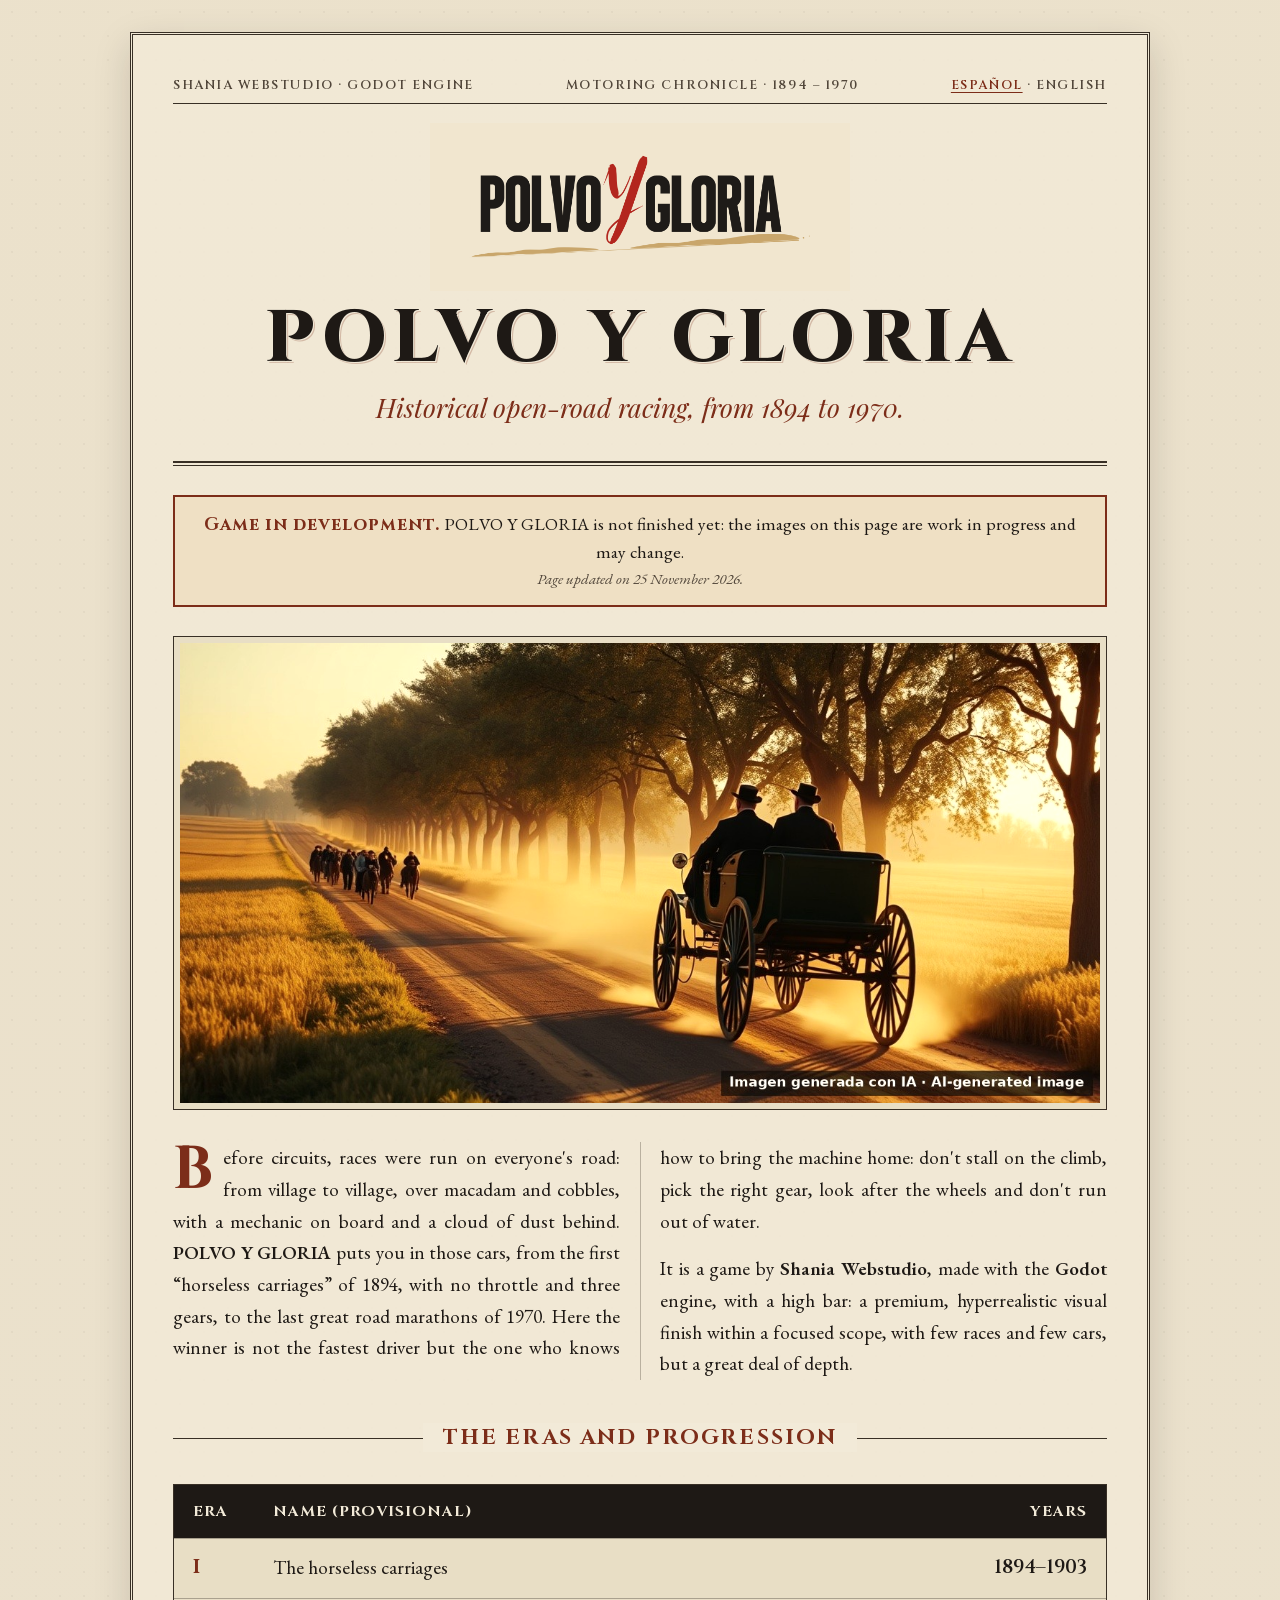
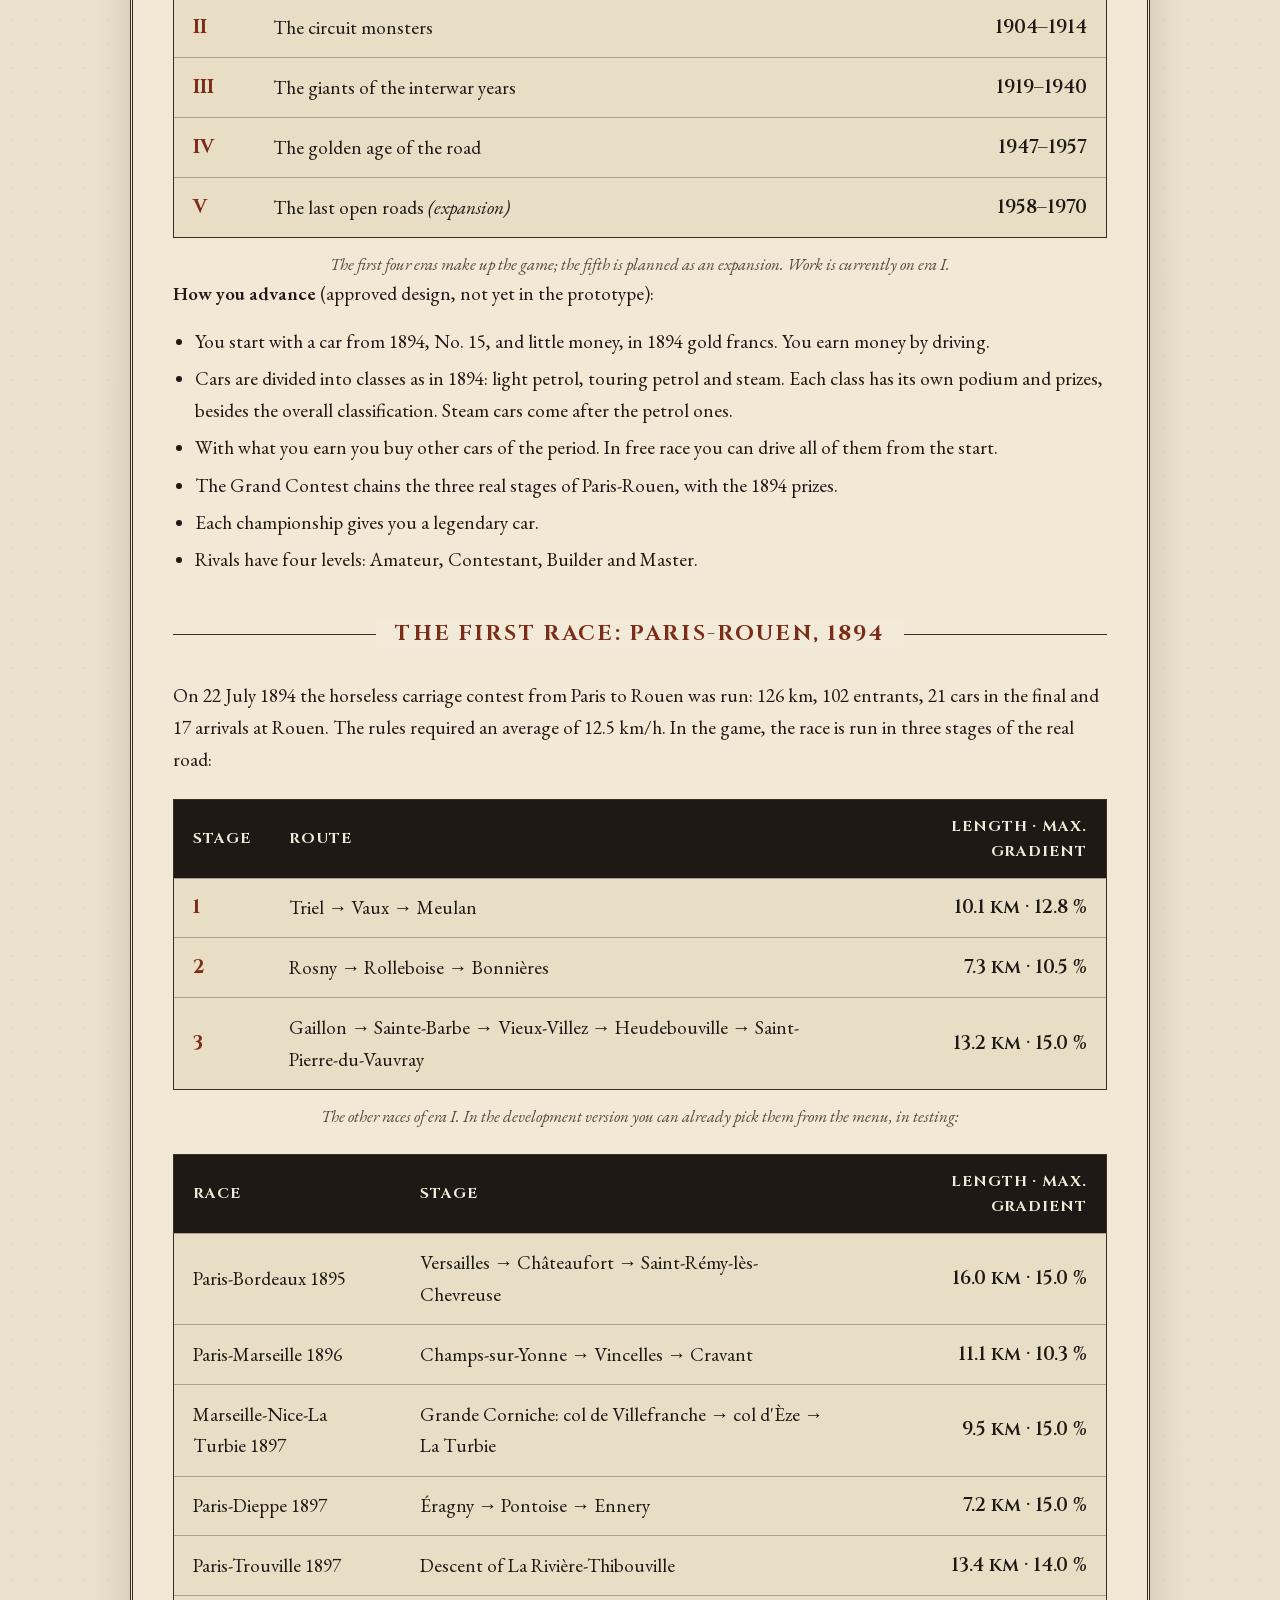
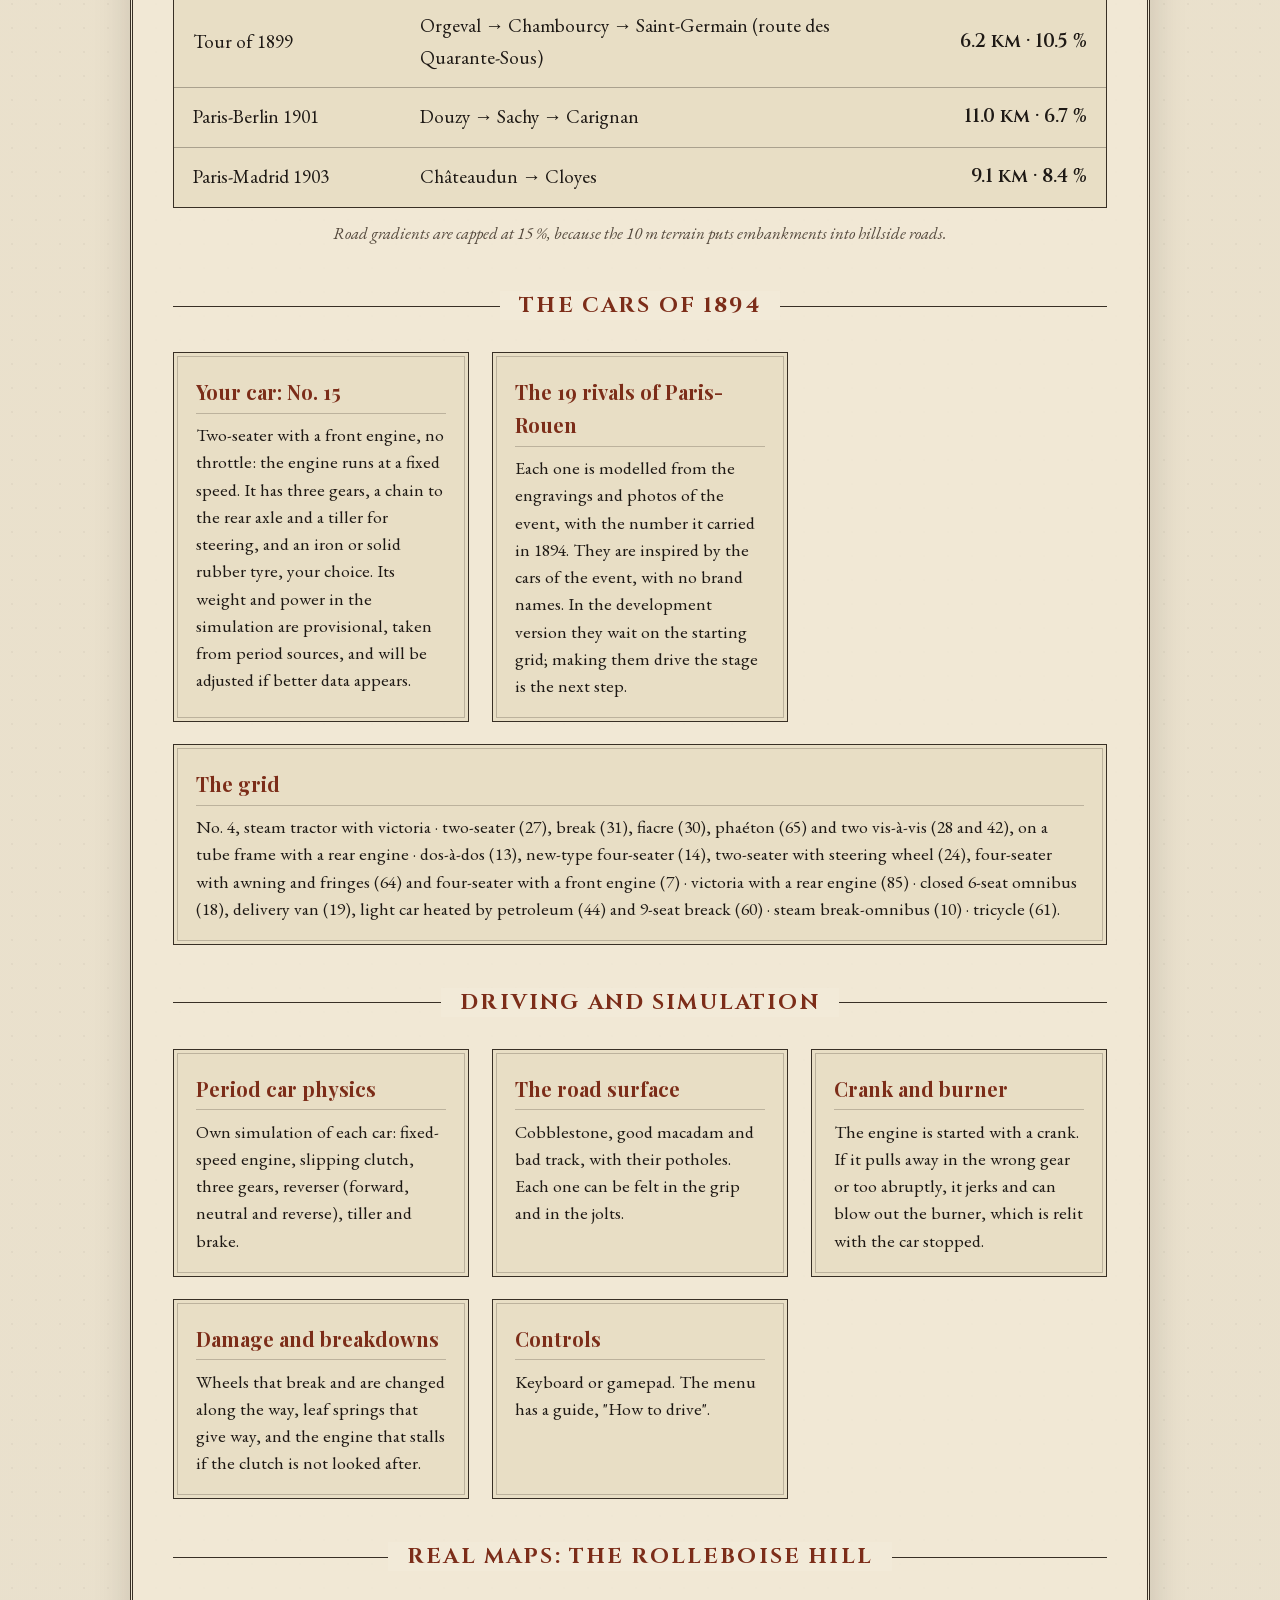
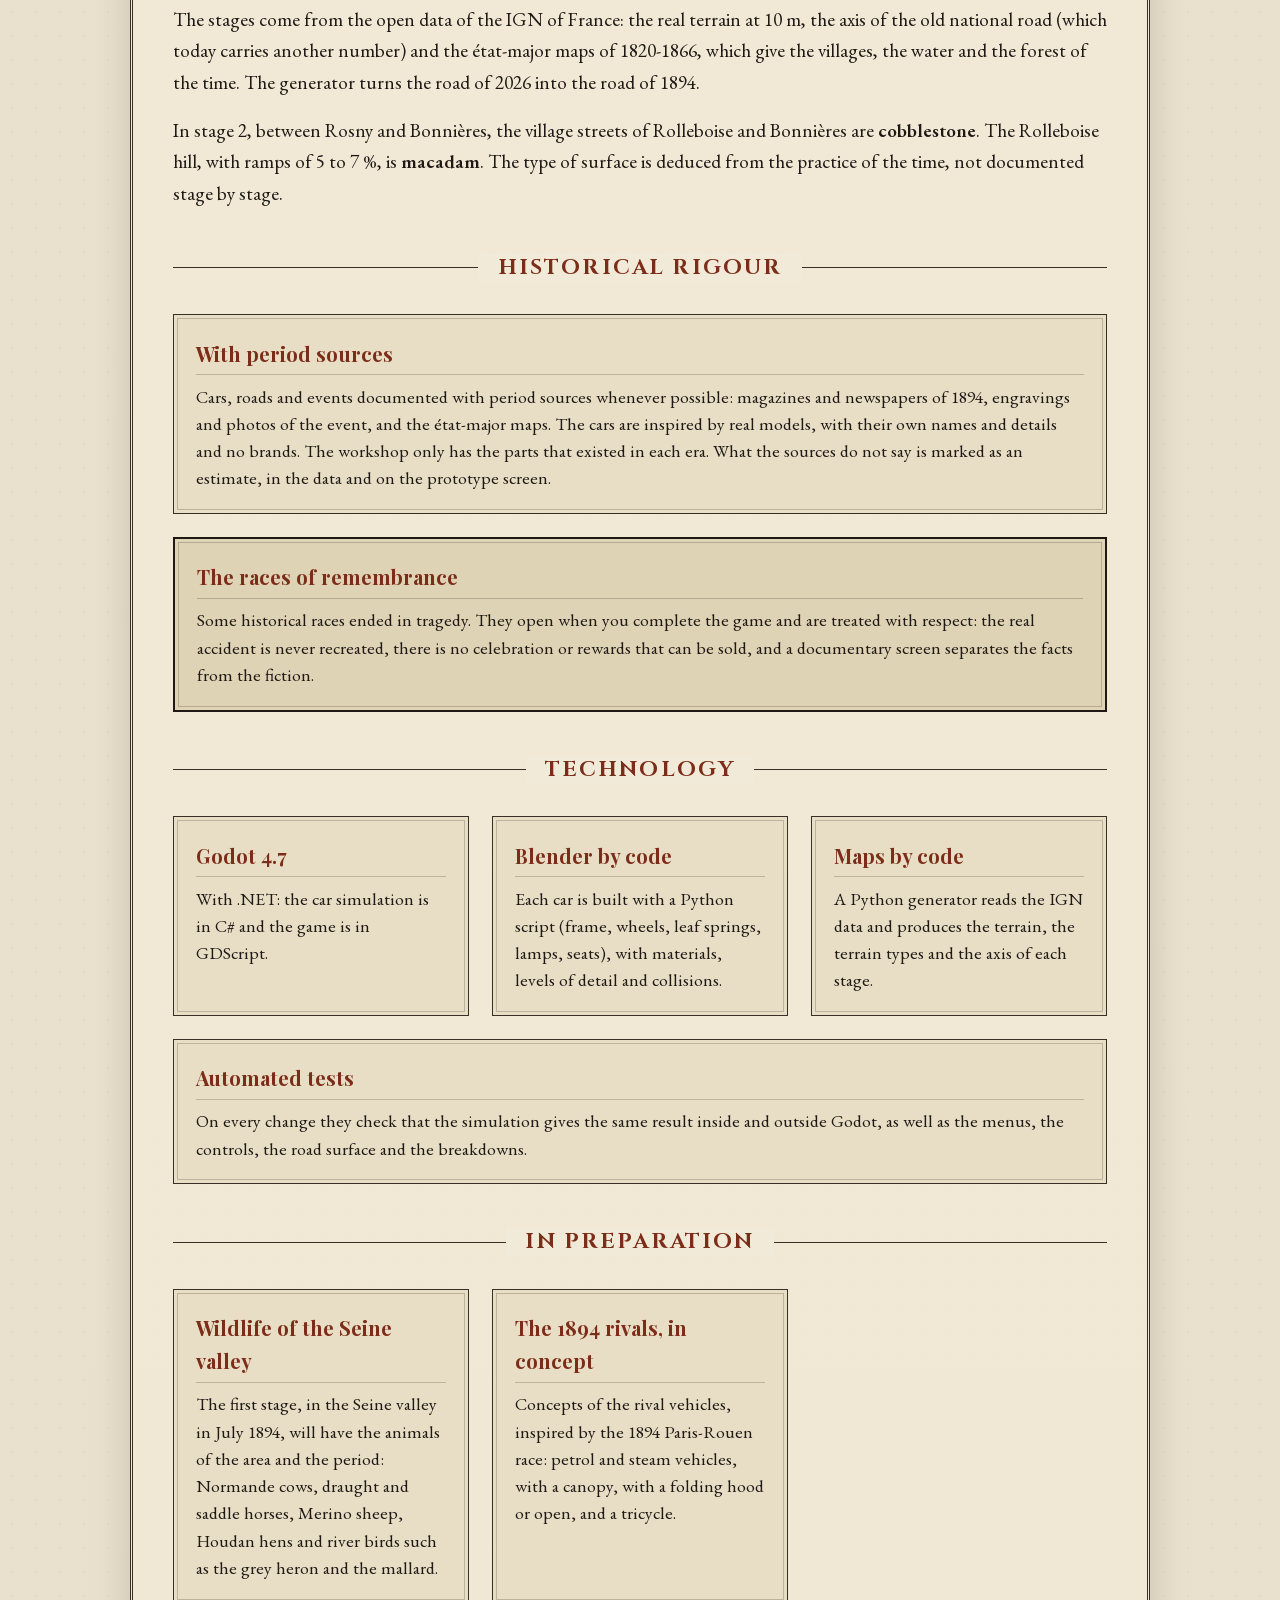
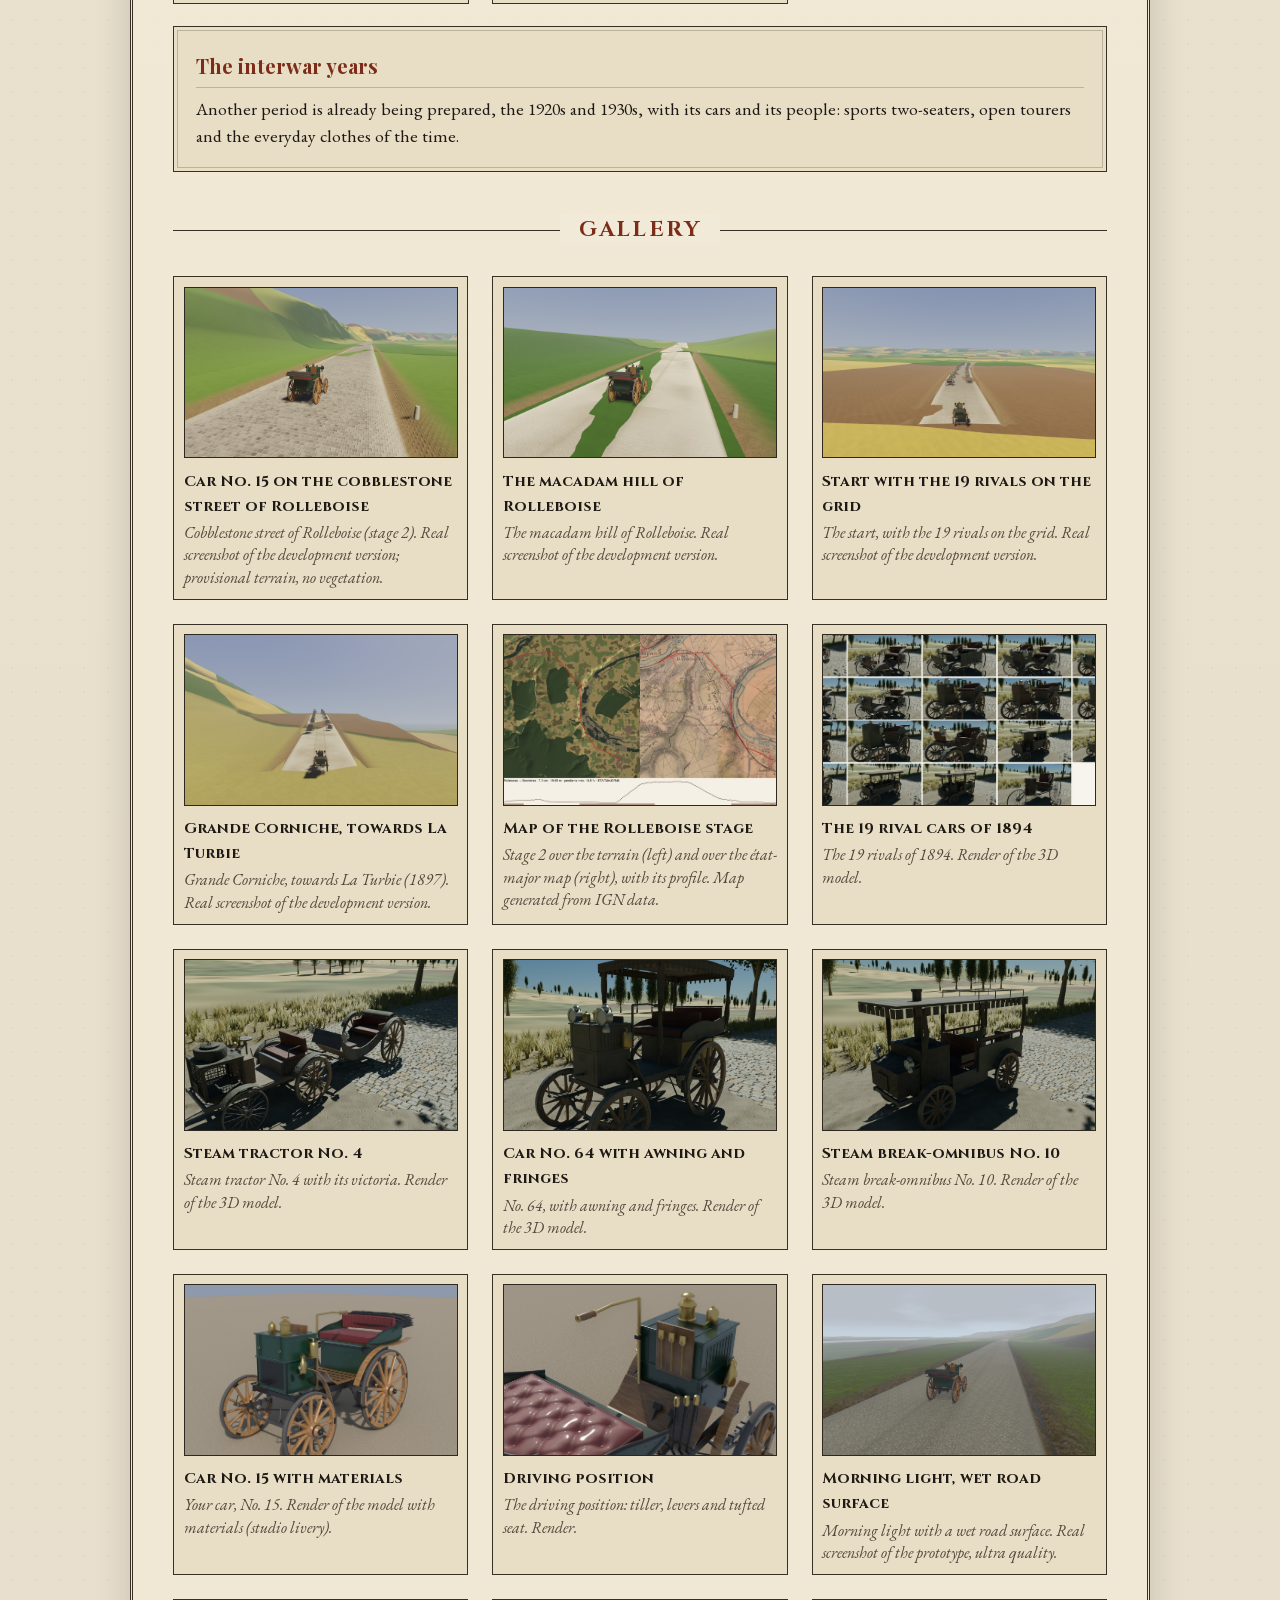
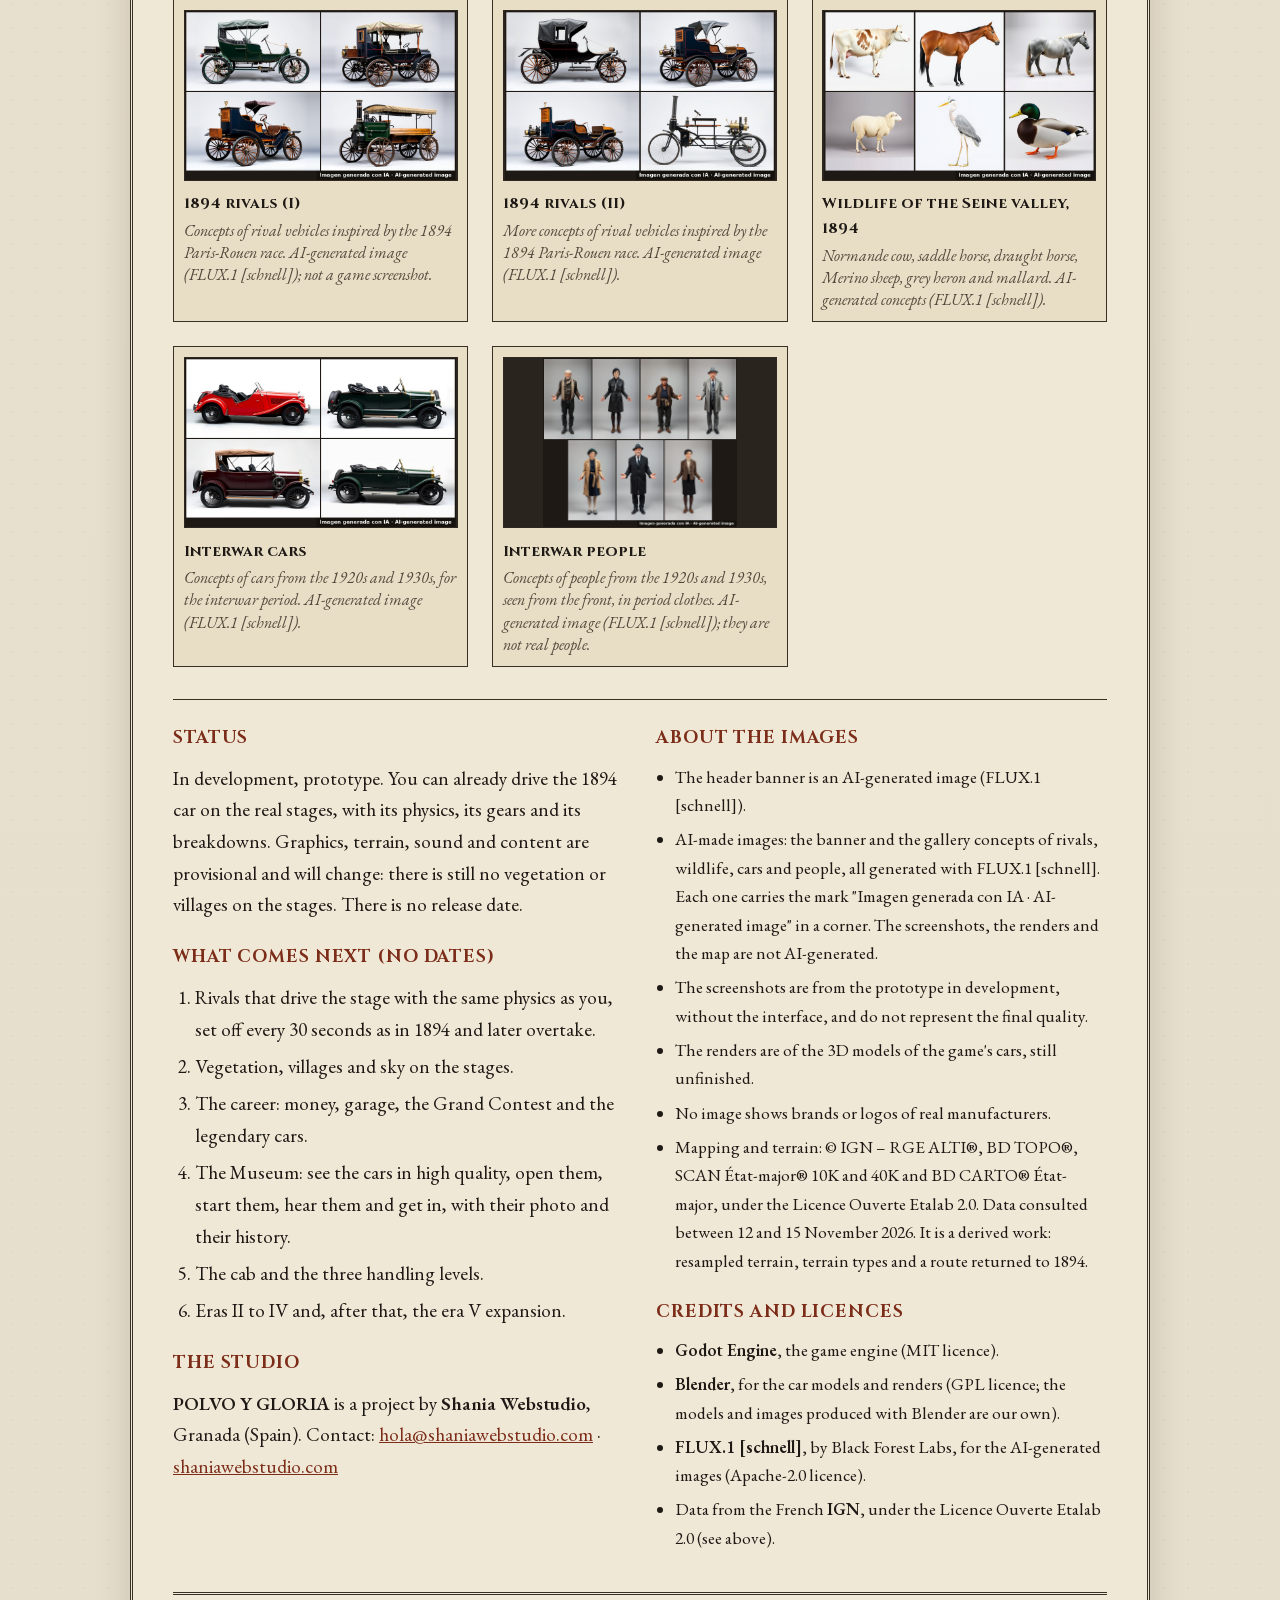
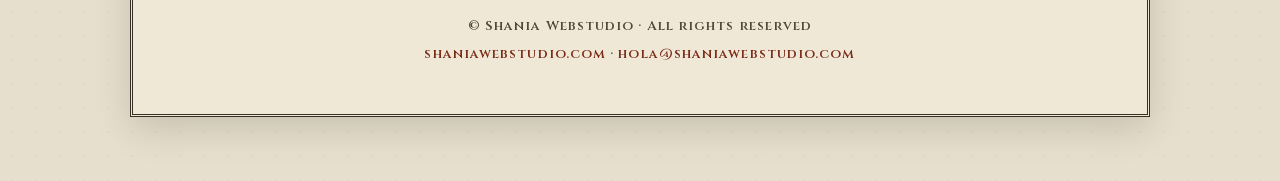
==== commit 413714e4: "Escaparate: aviso de desarrollo, fauna del Sena de 1894, conceptos de rivales y de entreguerras, mar" ====
--- a/en/index.html
+++ b/en/index.html
@@ -343,6 +343,18 @@
       .masthead-top { flex-direction: column; gap: 0.3rem; text-align: center; }
       .era-years { white-space: normal; }
     }
+    .gallery-item img.mosaico { object-fit: contain; }
+    .aviso-desarrollo {
+      border: 2px solid var(--accent-rust);
+      background-color: #efe0c4;
+      padding: 0.9rem 1.2rem;
+      margin: 0 0 1.8rem;
+      text-align: center;
+      font-size: 1.1rem;
+      line-height: 1.5;
+    }
+    .aviso-desarrollo strong { color: var(--accent-rust); font-family: 'Cinzel', serif; letter-spacing: 0.06em; }
+    .aviso-fecha { display: block; font-size: 0.95rem; font-style: italic; color: var(--ink-muted); margin-top: 0.2rem; }
     .prose p { margin: 0 0 1rem; }
     .prose ul, .info-block ol { margin: 0 0 1rem 1.4rem; }
     .prose li, .info-block ol li { margin-bottom: 0.35rem; }
@@ -365,6 +377,11 @@
     </header>
 
     <hr class="double-rule">
+
+    <aside class="aviso-desarrollo" role="note">
+      <strong>Game in development.</strong> POLVO Y GLORIA is not finished yet: the images on this page are work in progress and may change.
+      <span class="aviso-fecha">Page updated on 25 November 2026.</span>
+    </aside>
 
     <figure class="hero-banner gallery-zoom" tabindex="0" data-caption="POLVO Y GLORIA header (AI-generated image).">
       <img src="../banner.jpg" alt="Polvo y Gloria header: a historical road race of the period (AI-generated image)">
@@ -528,6 +545,23 @@
       </article>
     </section>
 
+    <div class="ornament-divider"><span>In preparation</span></div>
+
+    <section class="features-grid">
+      <article class="feature-card">
+        <h3>Wildlife of the Seine valley</h3>
+        <p>The first stage, in the Seine valley in July 1894, will have the animals of the area and the period: Normande cows, draught and saddle horses, Merino sheep, Houdan hens and river birds such as the grey heron and the mallard.</p>
+      </article>
+      <article class="feature-card">
+        <h3>The 1894 rivals, in concept</h3>
+        <p>Concepts of the rival vehicles, inspired by the 1894 Paris-Rouen race: petrol and steam vehicles, with a canopy, with a folding hood or open, and a tricycle.</p>
+      </article>
+      <article class="feature-card feature-wide">
+        <h3>The interwar years</h3>
+        <p>Another period is already being prepared, the 1920s and 1930s, with its cars and its people: sports two-seaters, open tourers and the everyday clothes of the time.</p>
+      </article>
+    </section>
+
     <div class="ornament-divider"><span>Gallery</span></div>
 
     <section class="gallery-grid">
@@ -590,6 +624,31 @@
         <img src="../fotos/06-luz-manana-firme-mojado.jpg" alt="Morning light, wet road surface" loading="lazy">
         <div class="gallery-title">Morning light, wet road surface</div>
         <figcaption class="gallery-caption">Morning light with a wet road surface. Real screenshot of the prototype, ultra quality.</figcaption>
+      </figure>
+      <figure class="gallery-item gallery-zoom" tabindex="0">
+        <img class="mosaico" src="../fotos/19-conceptos-rivales-1894-a.jpg" alt="Four concepts of 1894 rival vehicles: a phaéton, a four-seater with a fringed canopy, a two-seater with a folding hood and a steam break-omnibus (AI-generated image)" loading="lazy">
+        <div class="gallery-title">1894 rivals (I)</div>
+        <figcaption class="gallery-caption">Concepts of rival vehicles inspired by the 1894 Paris-Rouen race. AI-generated image (FLUX.1 [schnell]); not a game screenshot.</figcaption>
+      </figure>
+      <figure class="gallery-item gallery-zoom" tabindex="0">
+        <img class="mosaico" src="../fotos/20-conceptos-rivales-1894-b.jpg" alt="Four concepts of 1894 rival vehicles: a towed victoria with a hood, a four-seater with a folding hood, a dos-à-dos and a steam tricycle (AI-generated image)" loading="lazy">
+        <div class="gallery-title">1894 rivals (II)</div>
+        <figcaption class="gallery-caption">More concepts of rival vehicles inspired by the 1894 Paris-Rouen race. AI-generated image (FLUX.1 [schnell]).</figcaption>
+      </figure>
+      <figure class="gallery-item gallery-zoom" tabindex="0">
+        <img class="mosaico" src="../fotos/23-conceptos-fauna-sena-1894.jpg" alt="Normande cow, saddle horse, draught horse, Merino sheep, grey heron and mallard (AI-generated image)" loading="lazy">
+        <div class="gallery-title">Wildlife of the Seine valley, 1894</div>
+        <figcaption class="gallery-caption">Normande cow, saddle horse, draught horse, Merino sheep, grey heron and mallard. AI-generated concepts (FLUX.1 [schnell]).</figcaption>
+      </figure>
+      <figure class="gallery-item gallery-zoom" tabindex="0">
+        <img class="mosaico" src="../fotos/21-conceptos-coches-entreguerras.jpg" alt="Four concepts of cars from the 1920s and 1930s (AI-generated image)" loading="lazy">
+        <div class="gallery-title">Interwar cars</div>
+        <figcaption class="gallery-caption">Concepts of cars from the 1920s and 1930s, for the interwar period. AI-generated image (FLUX.1 [schnell]).</figcaption>
+      </figure>
+      <figure class="gallery-item gallery-zoom" tabindex="0">
+        <img class="mosaico" src="../fotos/22-conceptos-personas-entreguerras.jpg" alt="Seven concepts of people dressed in the fashion of the 1920s and 1930s (AI-generated image)" loading="lazy">
+        <div class="gallery-title">Interwar people</div>
+        <figcaption class="gallery-caption">Concepts of people from the 1920s and 1930s, seen from the front, in period clothes. AI-generated image (FLUX.1 [schnell]); they are not real people.</figcaption>
       </figure>
     </section>
 
@@ -613,11 +672,19 @@
       <div class="info-block">
         <h3>About the images</h3>
         <ul>
-          <li>The header banner is an AI-generated image (FLUX.1-schnell).</li>
+          <li>The header banner is an AI-generated image (FLUX.1 [schnell]).</li>
+          <li>AI-made images: the banner and the gallery concepts of rivals, wildlife, cars and people, all generated with FLUX.1 [schnell]. Each one carries the mark "Imagen generada con IA · AI-generated image" in a corner. The screenshots, the renders and the map are not AI-generated.</li>
           <li>The screenshots are from the prototype in development, without the interface, and do not represent the final quality.</li>
           <li>The renders are of the 3D models of the game's cars, still unfinished.</li>
           <li>No image shows brands or logos of real manufacturers.</li>
           <li>Mapping and terrain: © IGN – RGE ALTI®, BD TOPO®, SCAN État-major® 10K and 40K and BD CARTO® État-major, under the Licence Ouverte Etalab 2.0. Data consulted between 12 and 15 November 2026. It is a derived work: resampled terrain, terrain types and a route returned to 1894.</li>
+        </ul>
+        <h3 class="siguiente">Credits and licences</h3>
+        <ul>
+          <li><strong>Godot Engine</strong>, the game engine (MIT licence).</li>
+          <li><strong>Blender</strong>, for the car models and renders (GPL licence; the models and images produced with Blender are our own).</li>
+          <li><strong>FLUX.1 [schnell]</strong>, by Black Forest Labs, for the AI-generated images (Apache-2.0 licence).</li>
+          <li>Data from the French <strong>IGN</strong>, under the Licence Ouverte Etalab 2.0 (see above).</li>
         </ul>
       </div>
     </section>
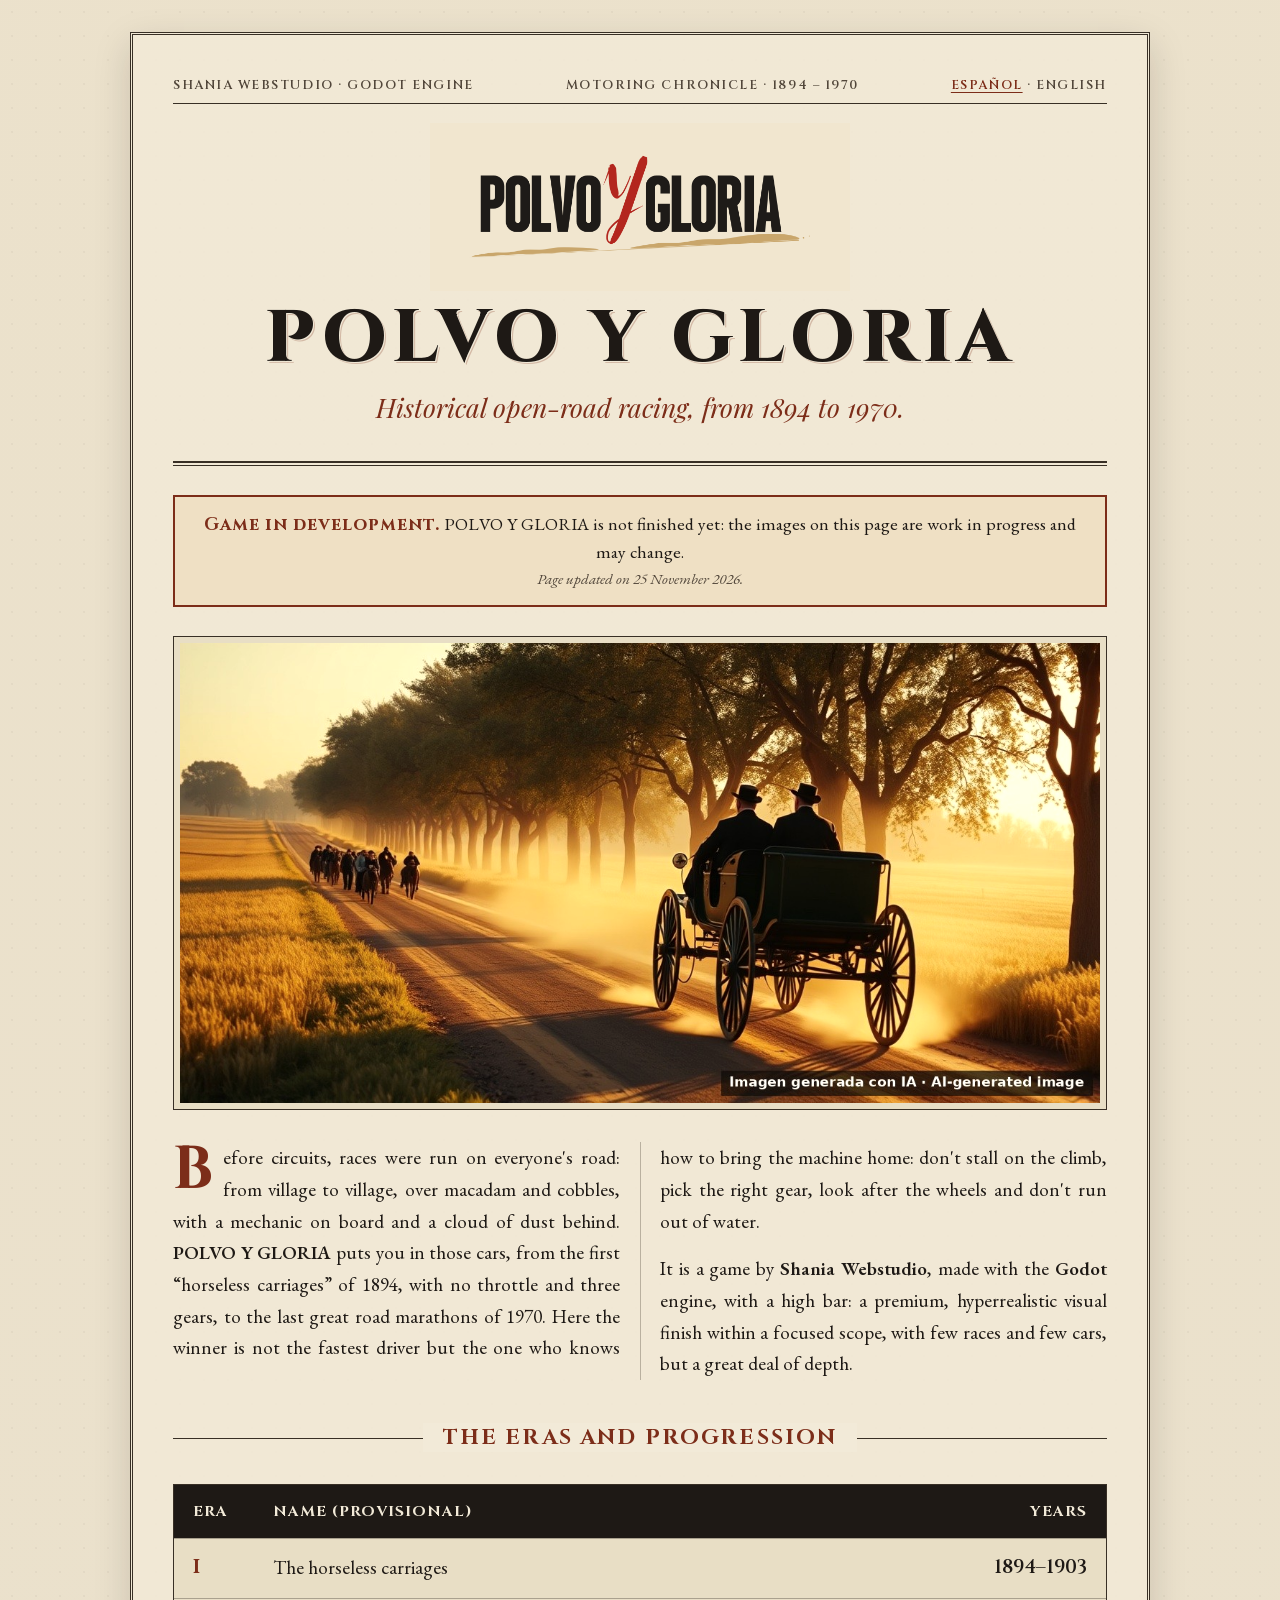
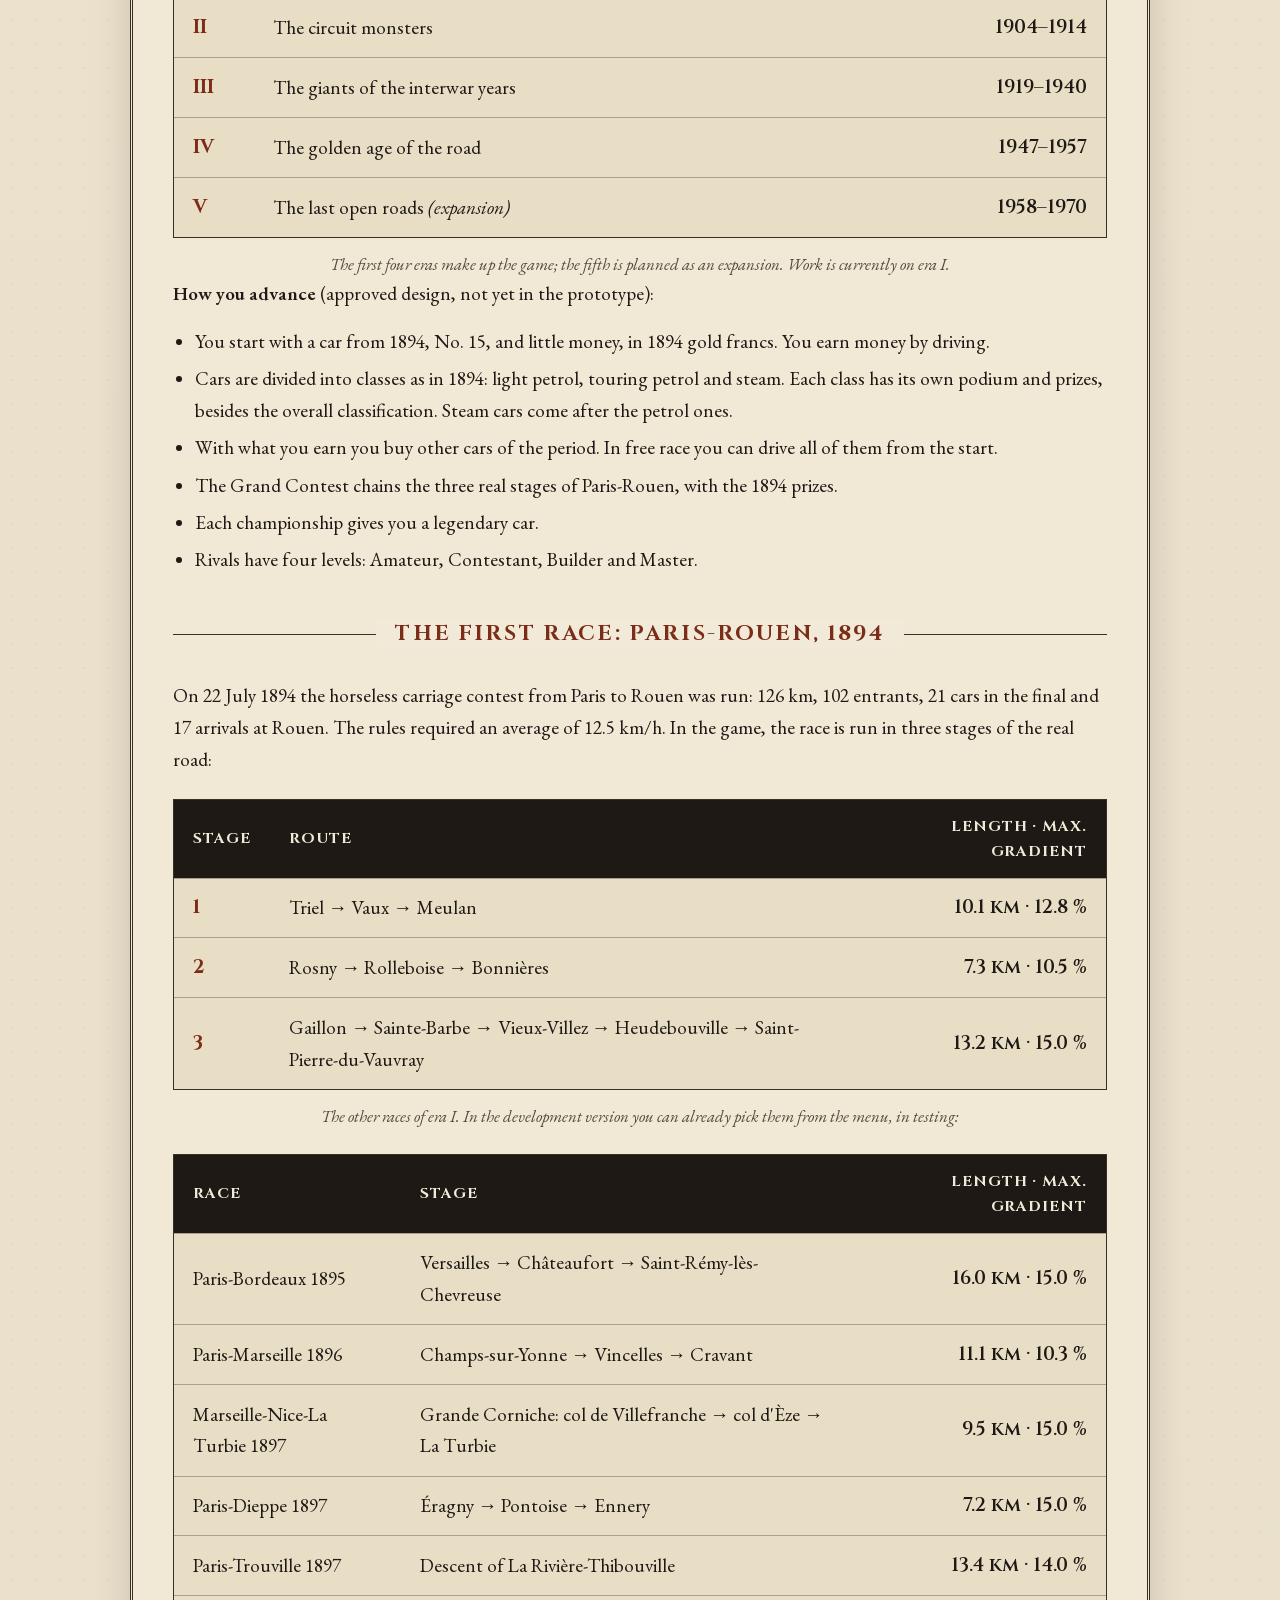
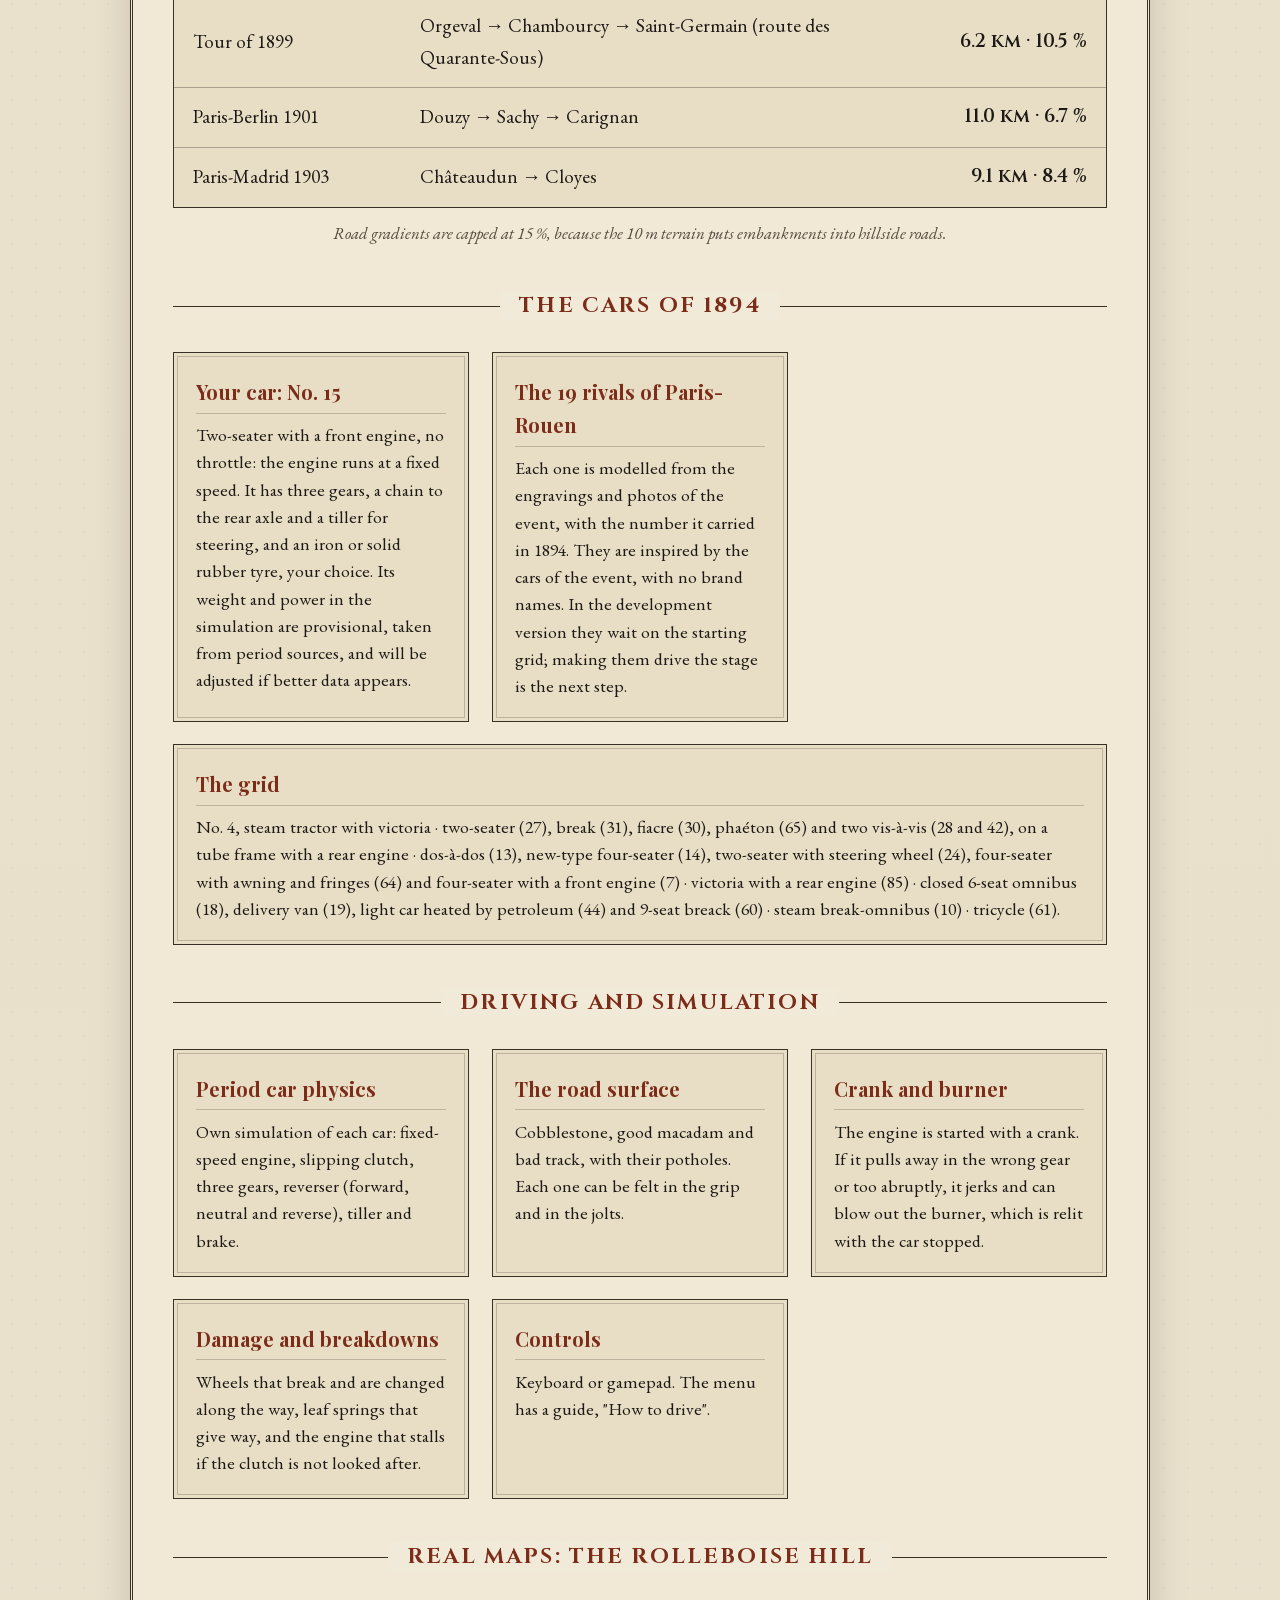
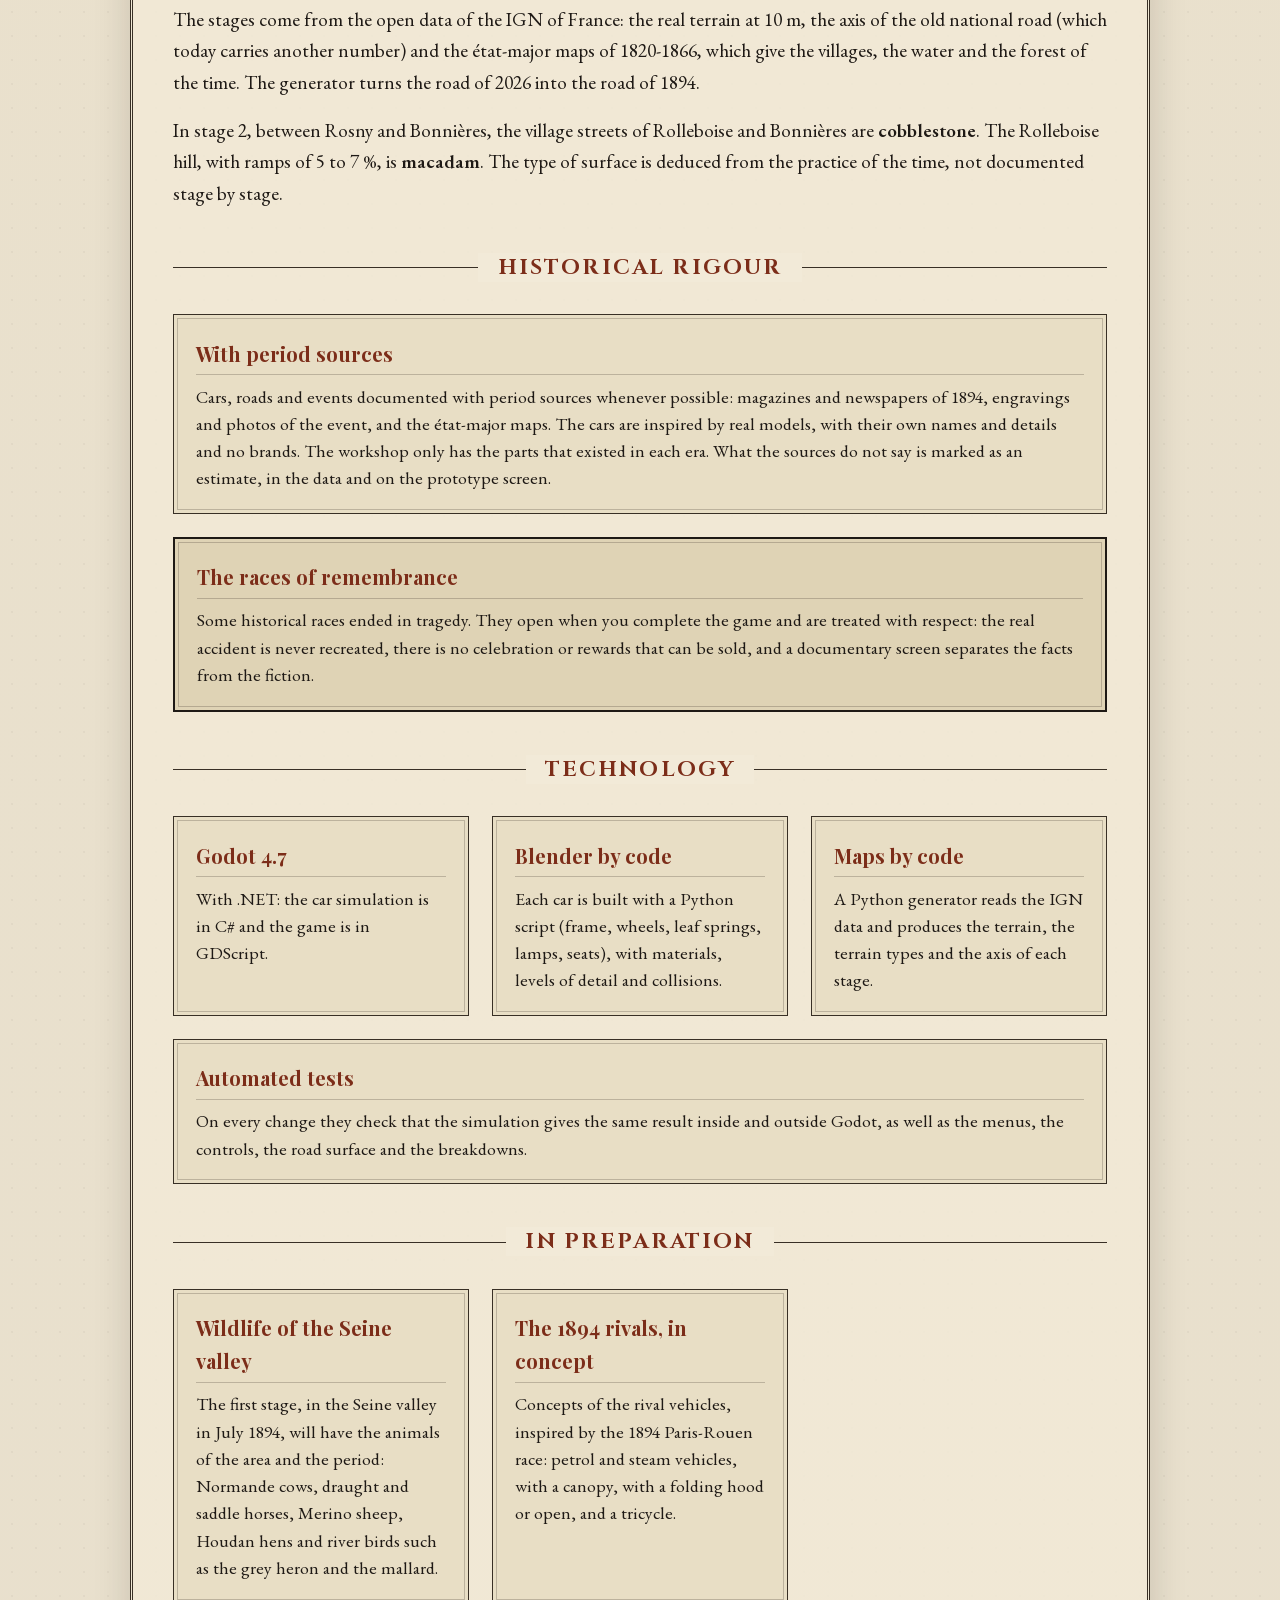
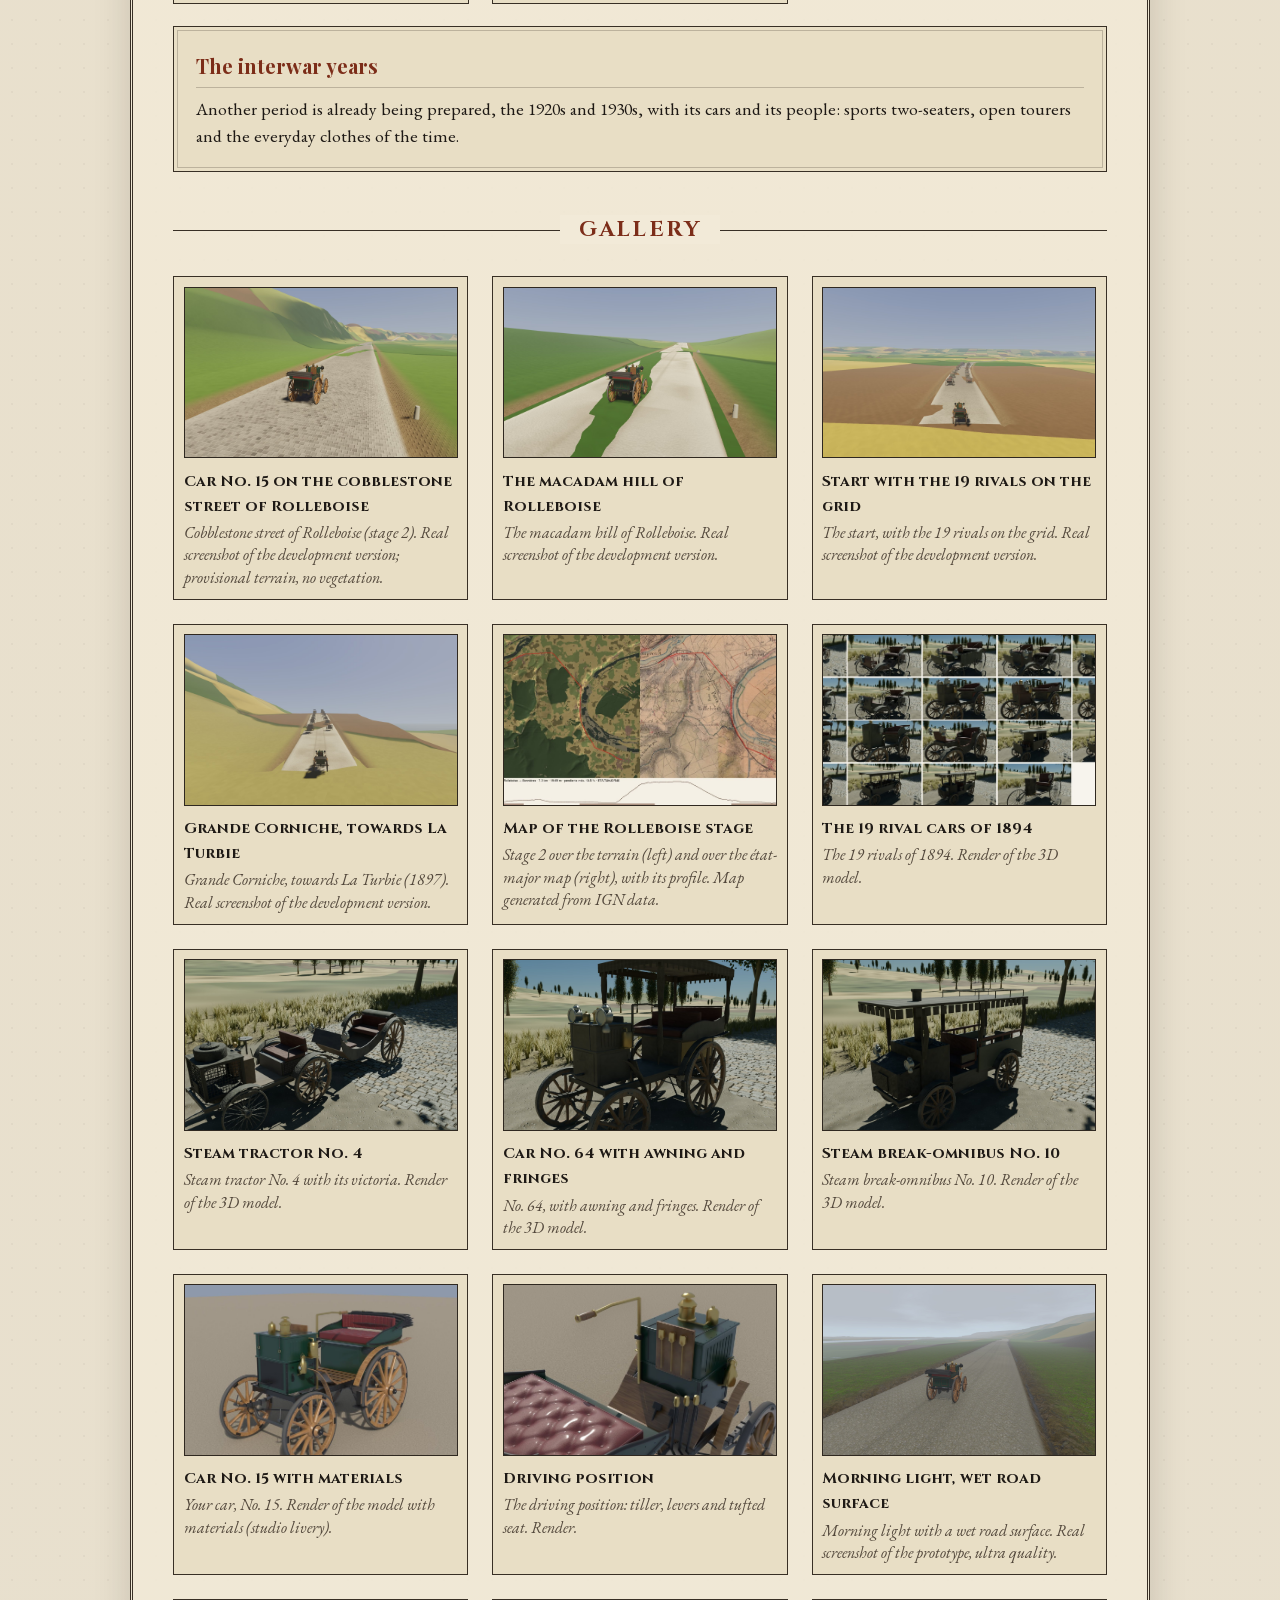
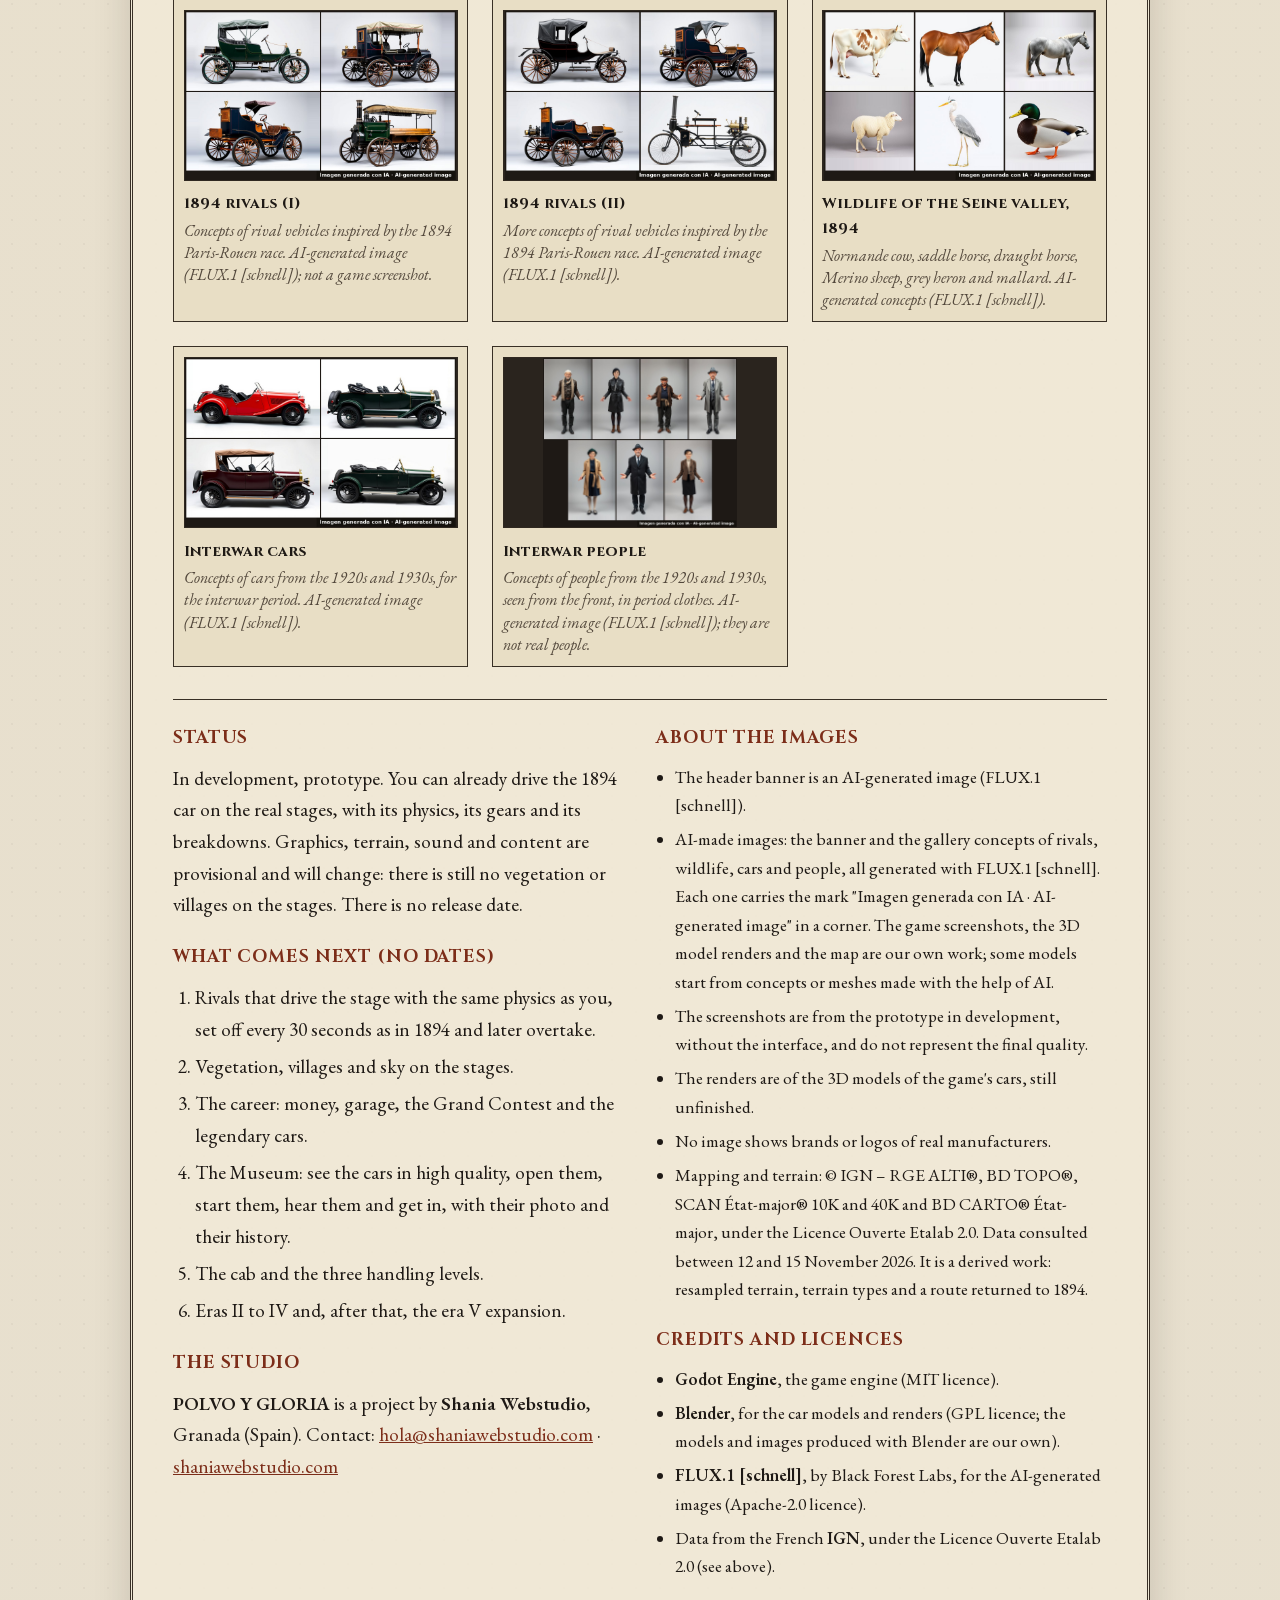
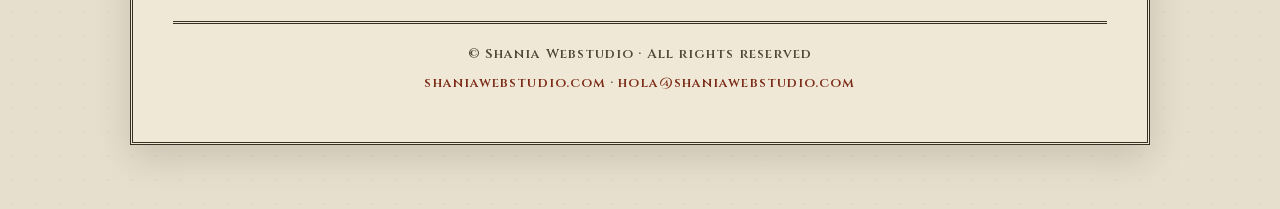
==== commit d15689d7: "Escaparate: los renders de los modelos 3D pueden partir de conceptos o mallas hechos con ayuda de IA" ====
--- a/en/index.html
+++ b/en/index.html
@@ -673,7 +673,7 @@
         <h3>About the images</h3>
         <ul>
           <li>The header banner is an AI-generated image (FLUX.1 [schnell]).</li>
-          <li>AI-made images: the banner and the gallery concepts of rivals, wildlife, cars and people, all generated with FLUX.1 [schnell]. Each one carries the mark "Imagen generada con IA · AI-generated image" in a corner. The screenshots, the renders and the map are not AI-generated.</li>
+          <li>AI-made images: the banner and the gallery concepts of rivals, wildlife, cars and people, all generated with FLUX.1 [schnell]. Each one carries the mark "Imagen generada con IA · AI-generated image" in a corner. The game screenshots, the 3D model renders and the map are our own work; some models start from concepts or meshes made with the help of AI.</li>
           <li>The screenshots are from the prototype in development, without the interface, and do not represent the final quality.</li>
           <li>The renders are of the 3D models of the game's cars, still unfinished.</li>
           <li>No image shows brands or logos of real manufacturers.</li>
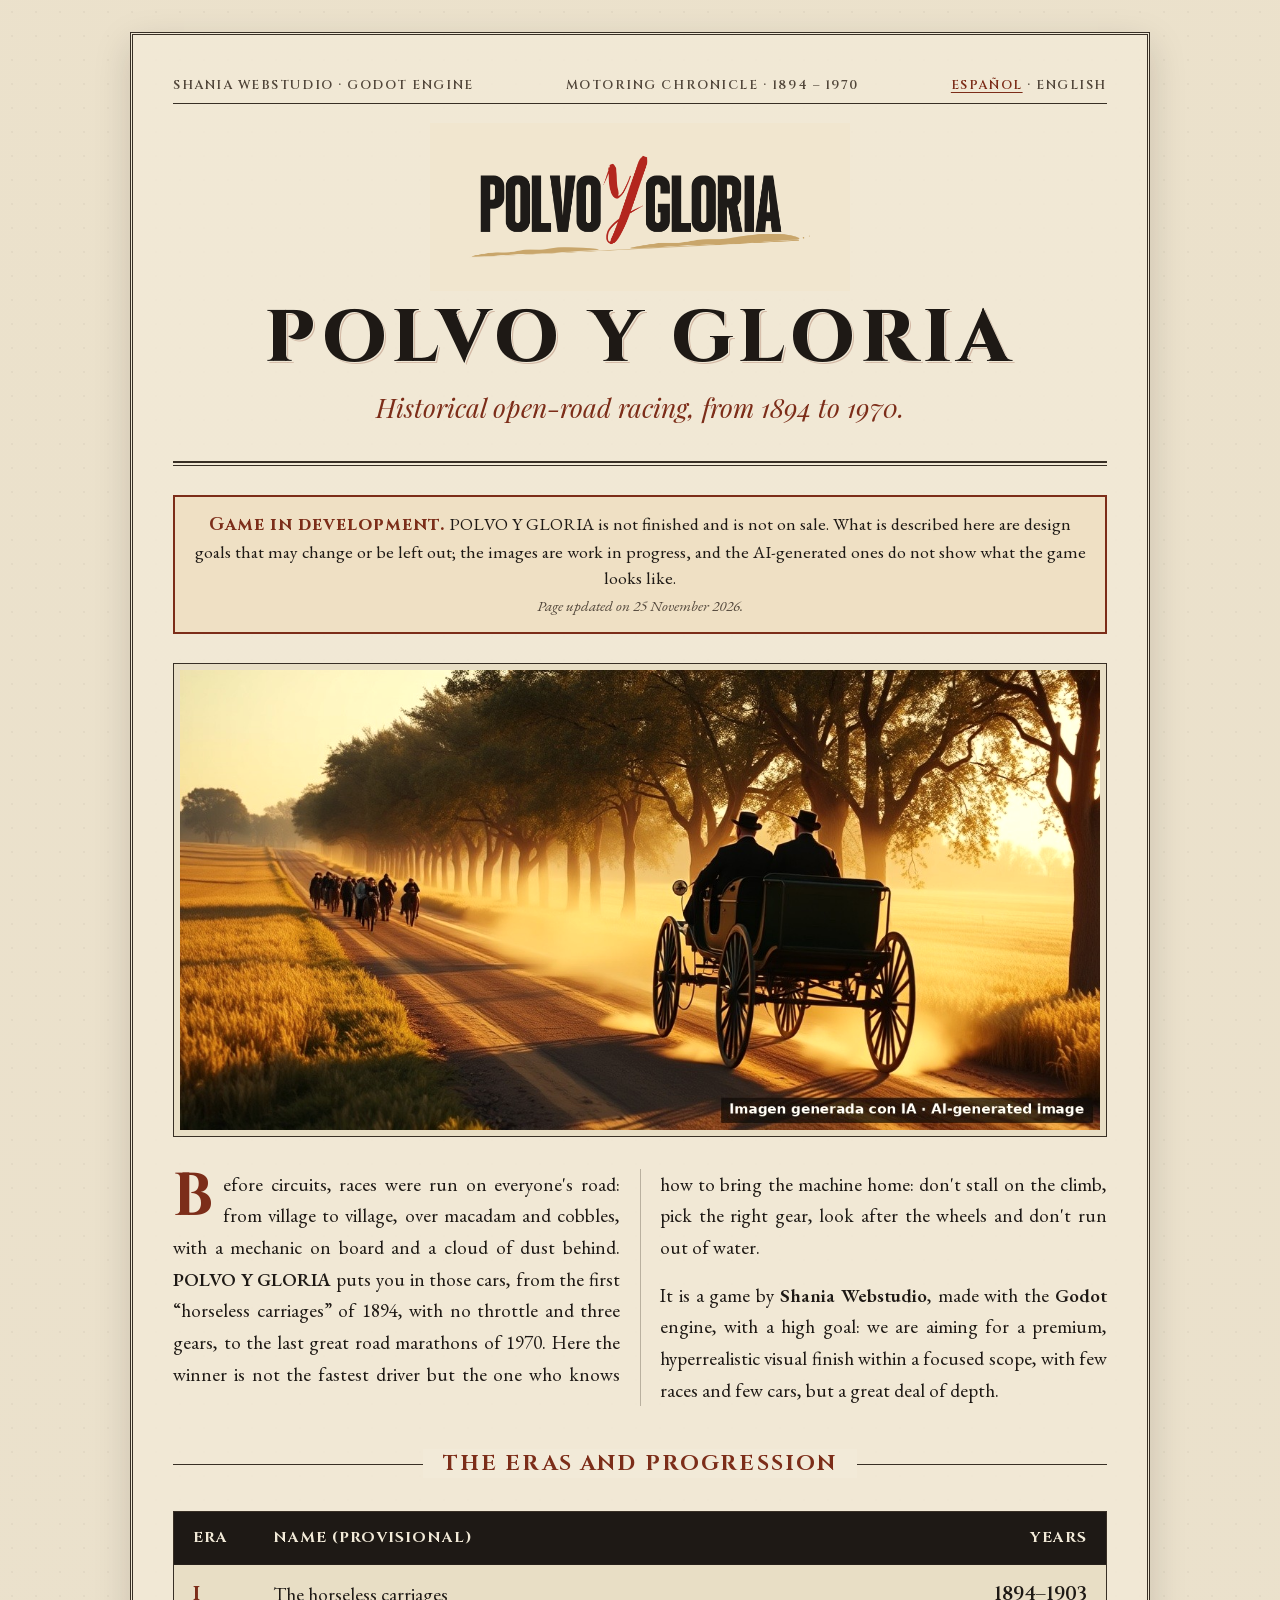
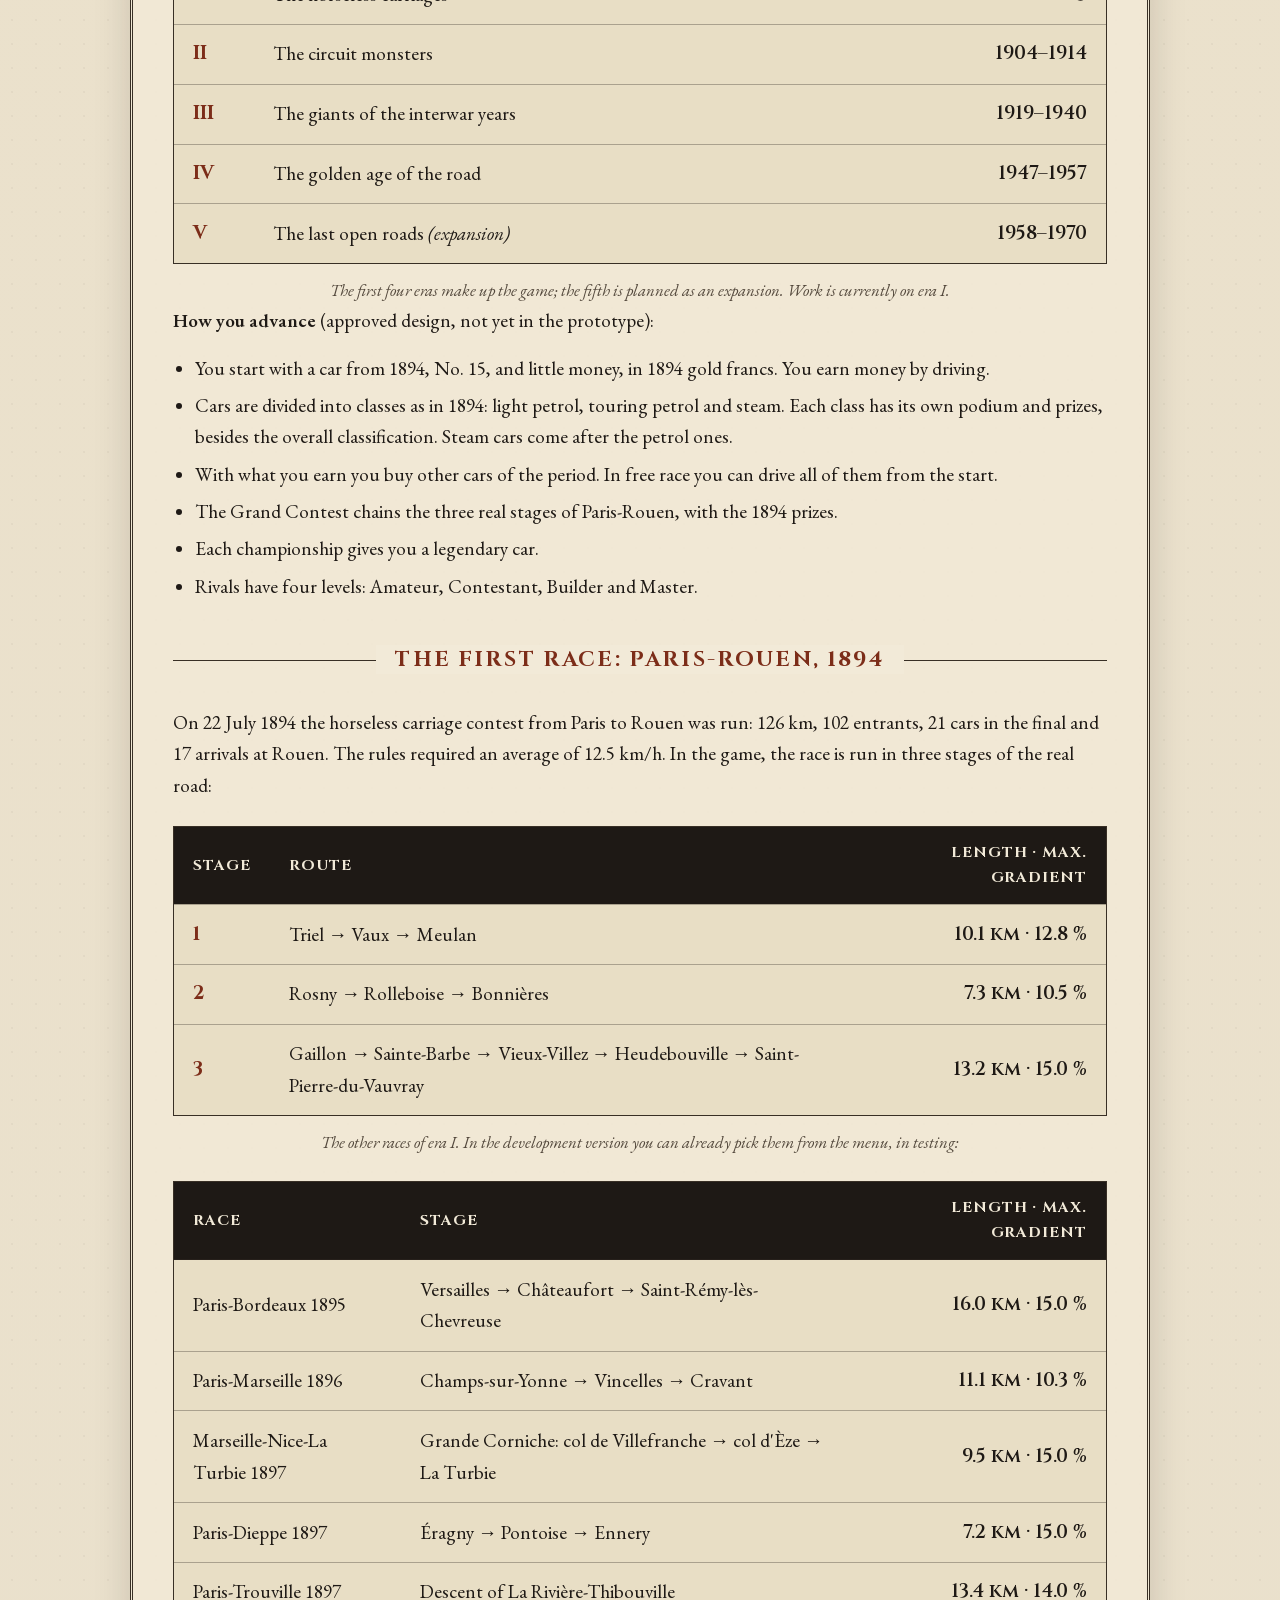
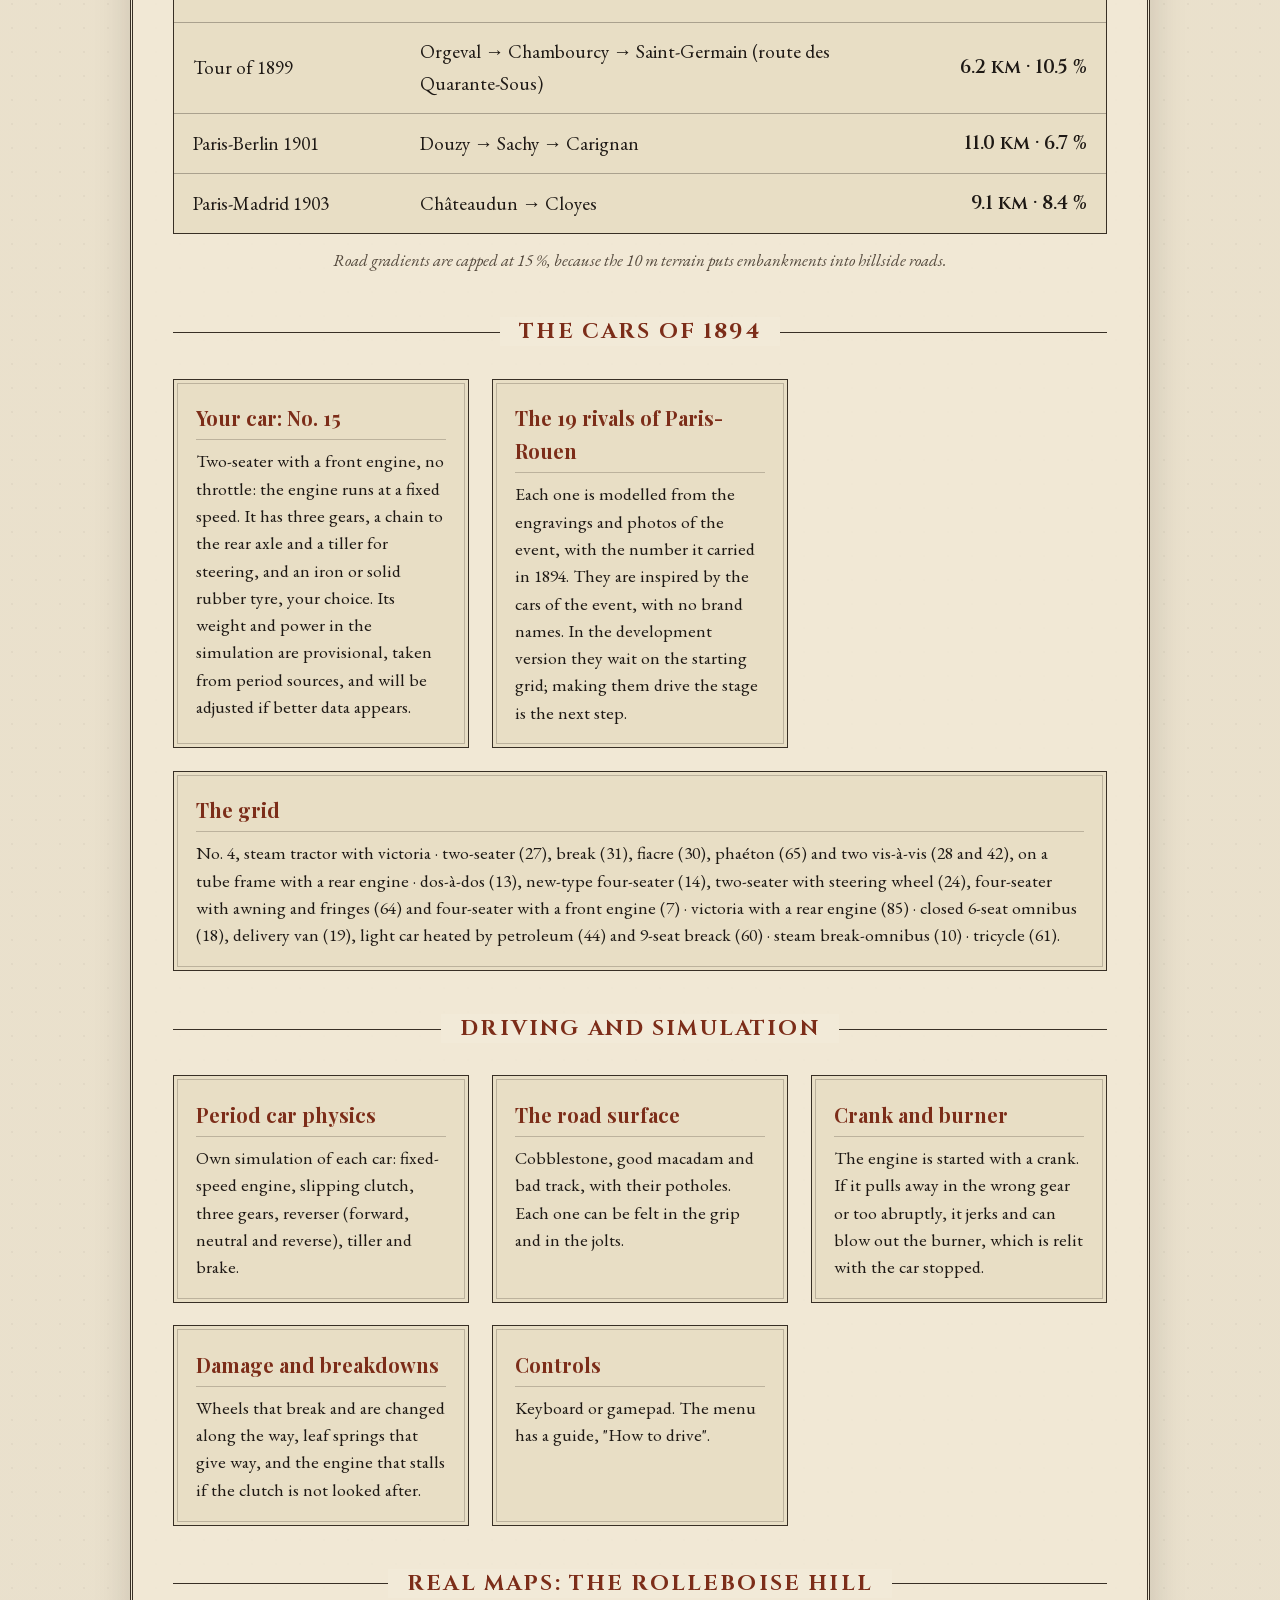
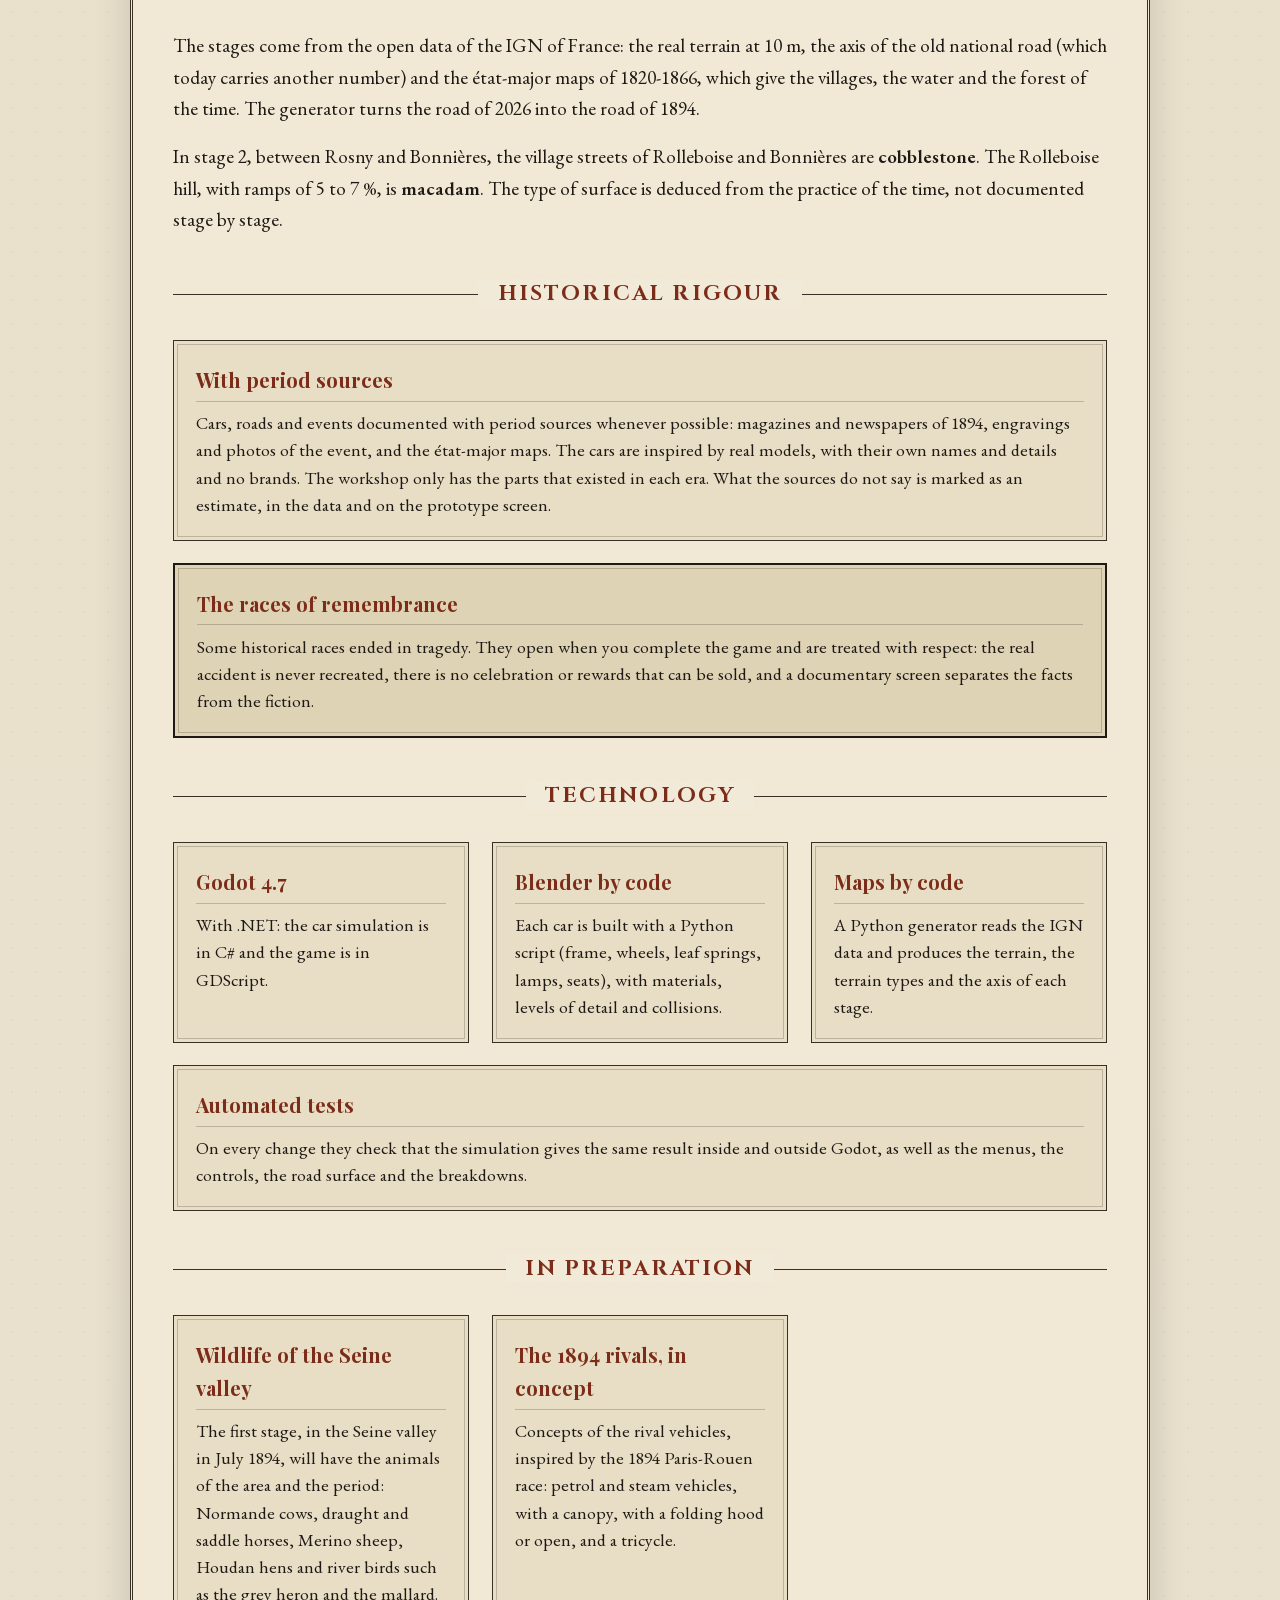
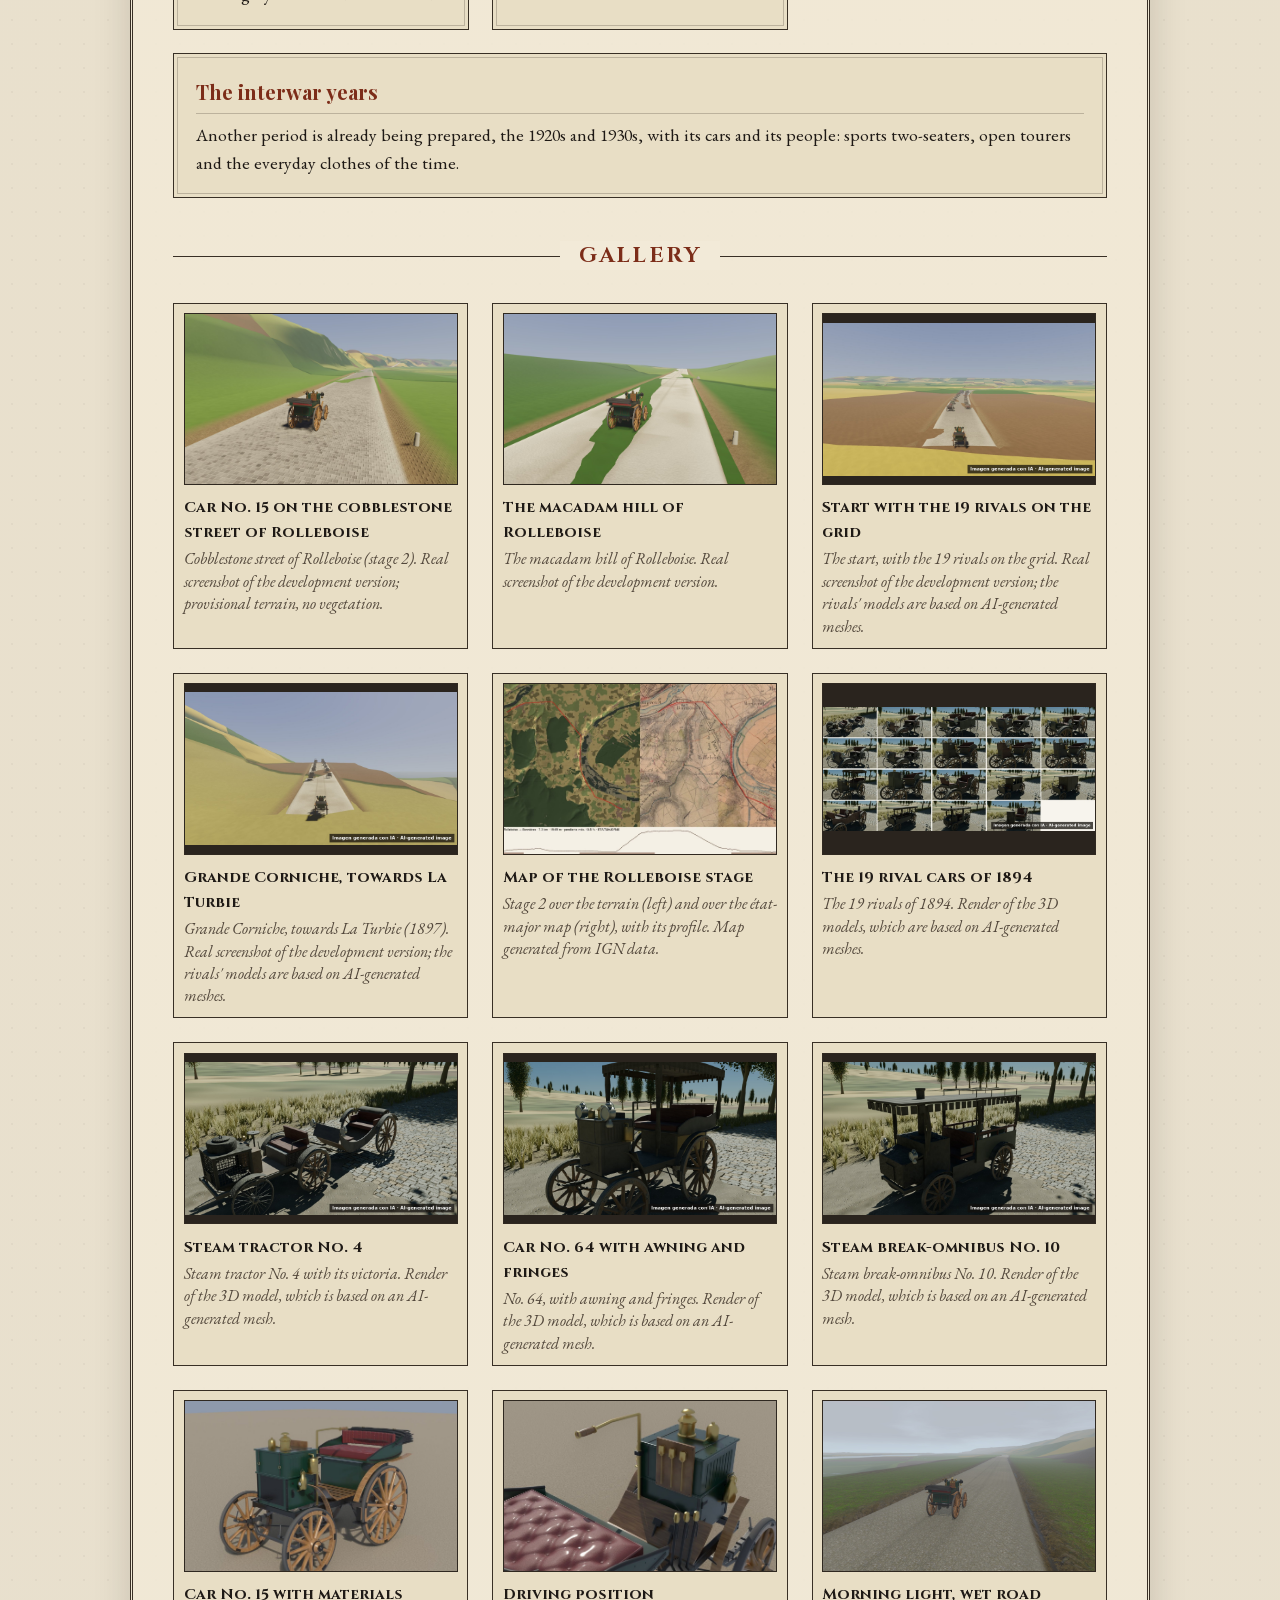
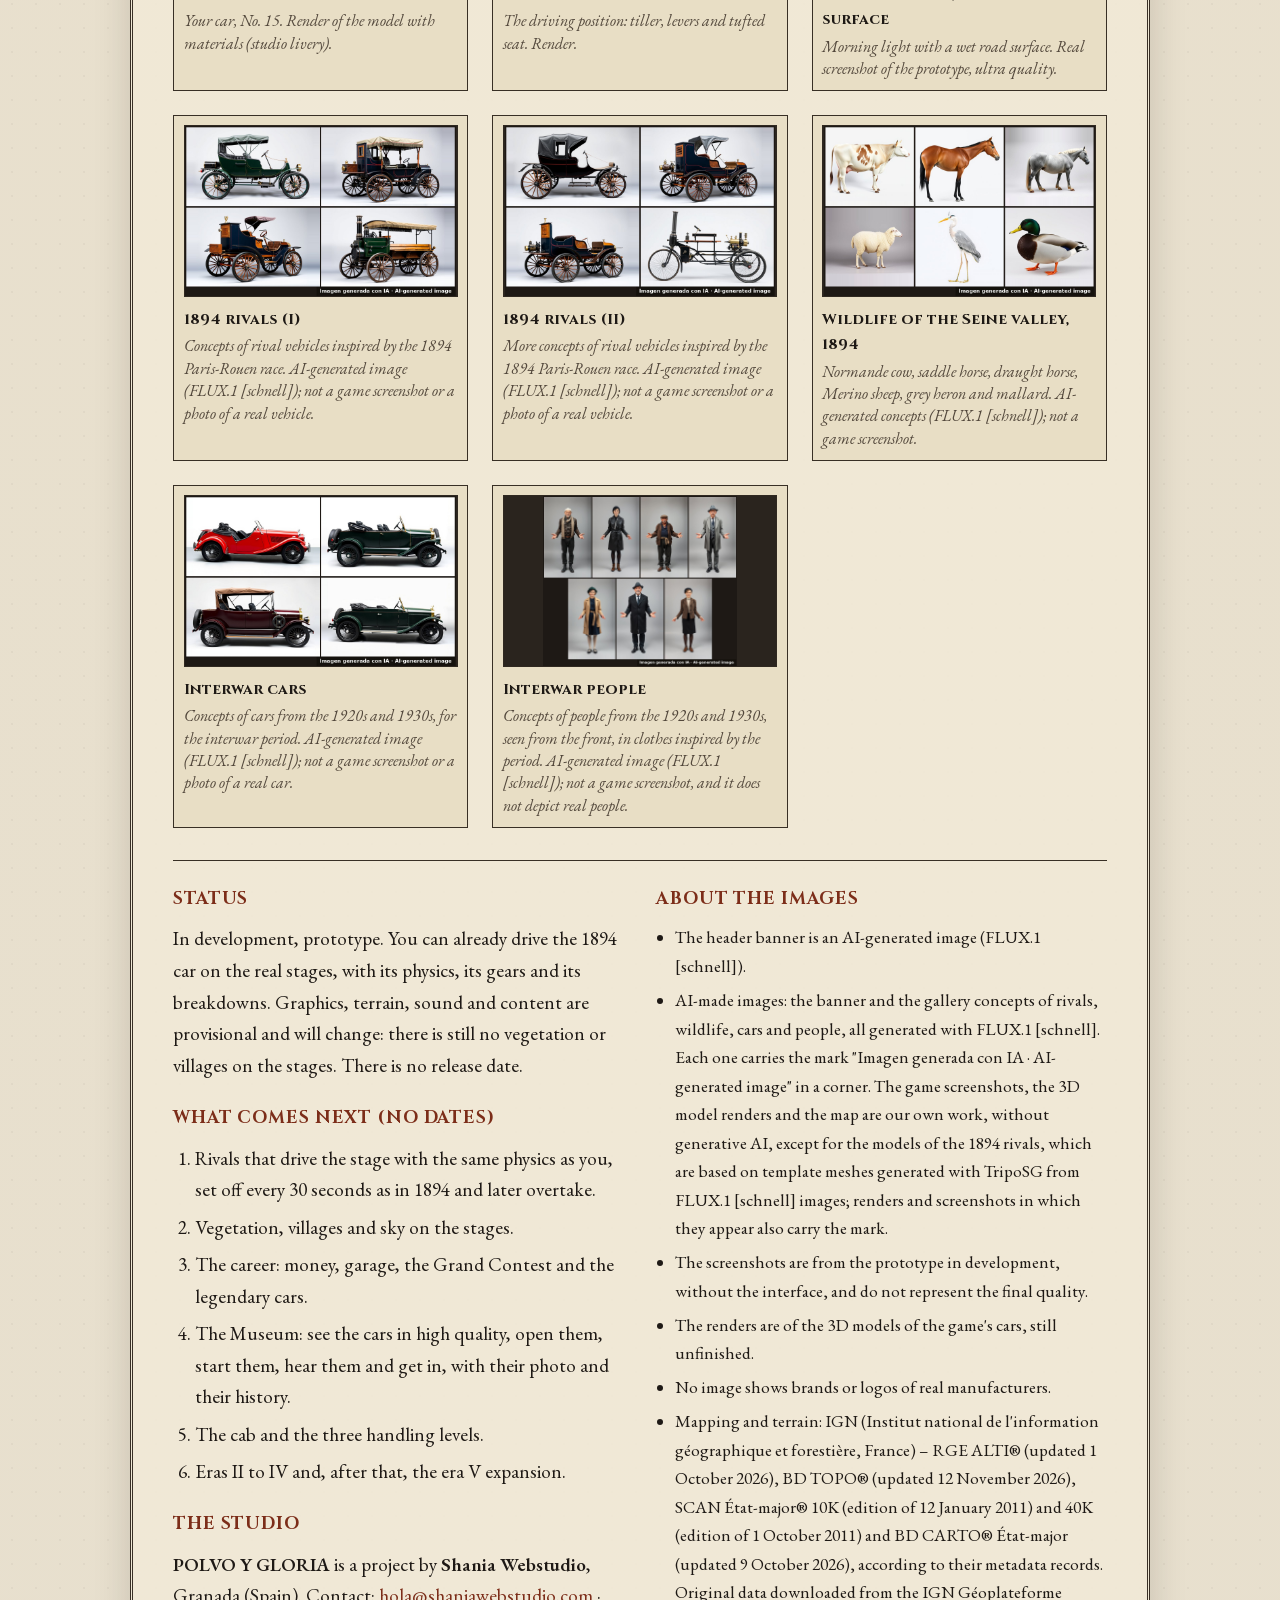
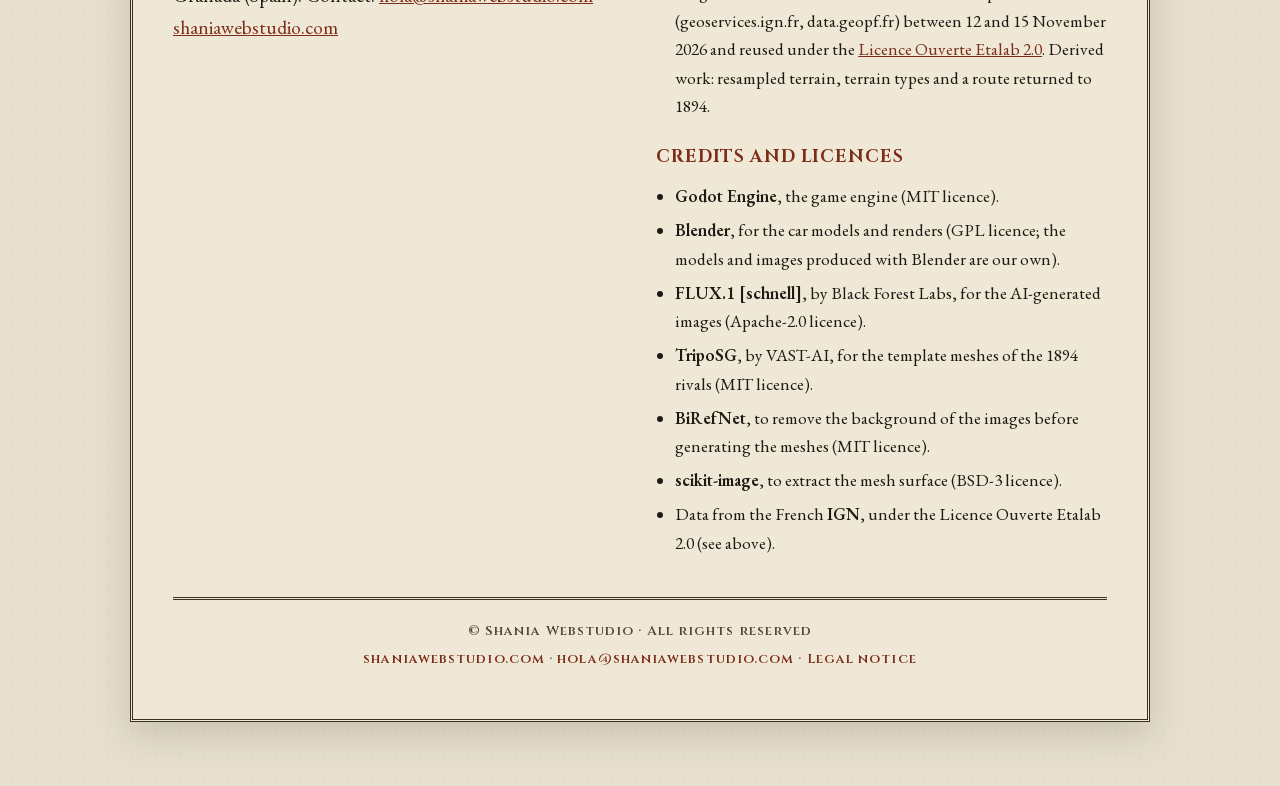
==== commit 4c854440: "Escaparate: cambios de la revisión legal (aviso de que no está a la venta, descripciones, pies de fo" ====
--- a/en/index.html
+++ b/en/index.html
@@ -4,11 +4,11 @@
   <meta charset="UTF-8">
   <meta name="viewport" content="width=device-width, initial-scale=1.0">
   <title>POLVO Y GLORIA — Historical open-road racing (1894–1970)</title>
-  <meta name="description" content="Historical open-road racing simulator, from 1894 to 1970. A Shania Webstudio game made with Godot.">
+  <meta name="description" content="Historical open-road racing simulator, from 1894 to 1970, in development. A Shania Webstudio game made with Godot.">
   <meta property="og:title" content="POLVO Y GLORIA">
-  <meta property="og:description" content="Historical open-road racing, from 1894 to 1970. A Shania Webstudio game.">
+  <meta property="og:description" content="Historical open-road racing, from 1894 to 1970. A Shania Webstudio game in development.">
   <meta property="og:image" content="https://lv-webstudio.github.io/polvo-y-gloria-escaparate/banner.jpg">
-  <meta property="og:image:alt" content="POLVO Y GLORIA, historical open-road racing">
+  <meta property="og:image:alt" content="POLVO Y GLORIA, historical open-road racing (AI-generated image; not a game screenshot)">
   <link rel="canonical" href="https://lv-webstudio.github.io/polvo-y-gloria-escaparate/en/">
   <link rel="alternate" hreflang="es" href="https://lv-webstudio.github.io/polvo-y-gloria-escaparate/">
   <link rel="alternate" hreflang="en" href="https://lv-webstudio.github.io/polvo-y-gloria-escaparate/en/">
@@ -379,17 +379,17 @@
     <hr class="double-rule">
 
     <aside class="aviso-desarrollo" role="note">
-      <strong>Game in development.</strong> POLVO Y GLORIA is not finished yet: the images on this page are work in progress and may change.
+      <strong>Game in development.</strong> POLVO Y GLORIA is not finished and is not on sale. What is described here are design goals that may change or be left out; the images are work in progress, and the AI-generated ones do not show what the game looks like.
       <span class="aviso-fecha">Page updated on 25 November 2026.</span>
     </aside>
 
-    <figure class="hero-banner gallery-zoom" tabindex="0" data-caption="POLVO Y GLORIA header (AI-generated image).">
-      <img src="../banner.jpg" alt="Polvo y Gloria header: a historical road race of the period (AI-generated image)">
+    <figure class="hero-banner gallery-zoom" tabindex="0" data-caption="POLVO Y GLORIA header (AI-generated image; not a game screenshot).">
+      <img src="../banner.jpg" alt="Polvo y Gloria header: a historical road race of the period (AI-generated image; not a game screenshot)">
     </figure>
 
     <section class="lead-columns">
       <p class="dropcap">Before circuits, races were run on everyone's road: from village to village, over macadam and cobbles, with a mechanic on board and a cloud of dust behind. <strong>POLVO Y GLORIA</strong> puts you in those cars, from the first “horseless carriages” of 1894, with no throttle and three gears, to the last great road marathons of 1970. Here the winner is not the fastest driver but the one who knows how to bring the machine home: don't stall on the climb, pick the right gear, look after the wheels and don't run out of water.</p>
-      <p>It is a game by <strong>Shania Webstudio</strong>, made with the <strong>Godot</strong> engine, with a high bar: a premium, hyperrealistic visual finish within a focused scope, with few races and few cars, but a great deal of depth.</p>
+      <p>It is a game by <strong>Shania Webstudio</strong>, made with the <strong>Godot</strong> engine, with a high goal: we are aiming for a premium, hyperrealistic visual finish within a focused scope, with few races and few cars, but a great deal of depth.</p>
     </section>
 
     <div class="ornament-divider"><span>The eras and progression</span></div>
@@ -576,14 +576,14 @@
         <figcaption class="gallery-caption">The macadam hill of Rolleboise. Real screenshot of the development version.</figcaption>
       </figure>
       <figure class="gallery-item gallery-zoom" tabindex="0">
-        <img src="../fotos/12-salida-con-los-19-rivales.jpg" alt="Start with the 19 rivals on the grid" loading="lazy">
+        <img class="mosaico" src="../fotos/12-salida-con-los-19-rivales.jpg" alt="Start with the 19 rivals on the grid (models based on AI-generated meshes)" loading="lazy">
         <div class="gallery-title">Start with the 19 rivals on the grid</div>
-        <figcaption class="gallery-caption">The start, with the 19 rivals on the grid. Real screenshot of the development version.</figcaption>
-      </figure>
-      <figure class="gallery-item gallery-zoom" tabindex="0">
-        <img src="../fotos/13-grande-corniche-la-turbie.jpg" alt="Grande Corniche, towards La Turbie" loading="lazy">
+        <figcaption class="gallery-caption">The start, with the 19 rivals on the grid. Real screenshot of the development version; the rivals' models are based on AI-generated meshes.</figcaption>
+      </figure>
+      <figure class="gallery-item gallery-zoom" tabindex="0">
+        <img class="mosaico" src="../fotos/13-grande-corniche-la-turbie.jpg" alt="Grande Corniche, towards La Turbie (rivals based on AI-generated meshes)" loading="lazy">
         <div class="gallery-title">Grande Corniche, towards La Turbie</div>
-        <figcaption class="gallery-caption">Grande Corniche, towards La Turbie (1897). Real screenshot of the development version.</figcaption>
+        <figcaption class="gallery-caption">Grande Corniche, towards La Turbie (1897). Real screenshot of the development version; the rivals' models are based on AI-generated meshes.</figcaption>
       </figure>
       <figure class="gallery-item gallery-zoom" tabindex="0">
         <img src="../fotos/14-mapa-tramo-rolleboise.jpg" alt="Map of the Rolleboise stage" loading="lazy">
@@ -591,24 +591,24 @@
         <figcaption class="gallery-caption">Stage 2 over the terrain (left) and over the état-major map (right), with its profile. Map generated from IGN data.</figcaption>
       </figure>
       <figure class="gallery-item gallery-zoom" tabindex="0">
-        <img src="../fotos/15-los-19-coches-render.jpg" alt="The 19 rival cars of 1894" loading="lazy">
+        <img class="mosaico" src="../fotos/15-los-19-coches-render.jpg" alt="The 19 rival cars of 1894 (render of models based on AI-generated meshes)" loading="lazy">
         <div class="gallery-title">The 19 rival cars of 1894</div>
-        <figcaption class="gallery-caption">The 19 rivals of 1894. Render of the 3D model.</figcaption>
-      </figure>
-      <figure class="gallery-item gallery-zoom" tabindex="0">
-        <img src="../fotos/16-tractor-de-vapor-n4-render.jpg" alt="Steam tractor No. 4" loading="lazy">
+        <figcaption class="gallery-caption">The 19 rivals of 1894. Render of the 3D models, which are based on AI-generated meshes.</figcaption>
+      </figure>
+      <figure class="gallery-item gallery-zoom" tabindex="0">
+        <img class="mosaico" src="../fotos/16-tractor-de-vapor-n4-render.jpg" alt="Steam tractor No. 4 (render of a model based on an AI-generated mesh)" loading="lazy">
         <div class="gallery-title">Steam tractor No. 4</div>
-        <figcaption class="gallery-caption">Steam tractor No. 4 with its victoria. Render of the 3D model.</figcaption>
-      </figure>
-      <figure class="gallery-item gallery-zoom" tabindex="0">
-        <img src="../fotos/17-coche-con-toldo-n64-render.jpg" alt="Car No. 64 with awning and fringes" loading="lazy">
+        <figcaption class="gallery-caption">Steam tractor No. 4 with its victoria. Render of the 3D model, which is based on an AI-generated mesh.</figcaption>
+      </figure>
+      <figure class="gallery-item gallery-zoom" tabindex="0">
+        <img class="mosaico" src="../fotos/17-coche-con-toldo-n64-render.jpg" alt="Car No. 64 with awning and fringes (render of a model based on an AI-generated mesh)" loading="lazy">
         <div class="gallery-title">Car No. 64 with awning and fringes</div>
-        <figcaption class="gallery-caption">No. 64, with awning and fringes. Render of the 3D model.</figcaption>
-      </figure>
-      <figure class="gallery-item gallery-zoom" tabindex="0">
-        <img src="../fotos/18-break-omnibus-de-vapor-n10-render.jpg" alt="Steam break-omnibus No. 10" loading="lazy">
+        <figcaption class="gallery-caption">No. 64, with awning and fringes. Render of the 3D model, which is based on an AI-generated mesh.</figcaption>
+      </figure>
+      <figure class="gallery-item gallery-zoom" tabindex="0">
+        <img class="mosaico" src="../fotos/18-break-omnibus-de-vapor-n10-render.jpg" alt="Steam break-omnibus No. 10 (render of a model based on an AI-generated mesh)" loading="lazy">
         <div class="gallery-title">Steam break-omnibus No. 10</div>
-        <figcaption class="gallery-caption">Steam break-omnibus No. 10. Render of the 3D model.</figcaption>
+        <figcaption class="gallery-caption">Steam break-omnibus No. 10. Render of the 3D model, which is based on an AI-generated mesh.</figcaption>
       </figure>
       <figure class="gallery-item gallery-zoom" tabindex="0">
         <img src="../fotos/02-coche-n15-render-con-materiales.jpg" alt="Car No. 15 with materials" loading="lazy">
@@ -628,27 +628,27 @@
       <figure class="gallery-item gallery-zoom" tabindex="0">
         <img class="mosaico" src="../fotos/19-conceptos-rivales-1894-a.jpg" alt="Four concepts of 1894 rival vehicles: a phaéton, a four-seater with a fringed canopy, a two-seater with a folding hood and a steam break-omnibus (AI-generated image)" loading="lazy">
         <div class="gallery-title">1894 rivals (I)</div>
-        <figcaption class="gallery-caption">Concepts of rival vehicles inspired by the 1894 Paris-Rouen race. AI-generated image (FLUX.1 [schnell]); not a game screenshot.</figcaption>
+        <figcaption class="gallery-caption">Concepts of rival vehicles inspired by the 1894 Paris-Rouen race. AI-generated image (FLUX.1 [schnell]); not a game screenshot or a photo of a real vehicle.</figcaption>
       </figure>
       <figure class="gallery-item gallery-zoom" tabindex="0">
         <img class="mosaico" src="../fotos/20-conceptos-rivales-1894-b.jpg" alt="Four concepts of 1894 rival vehicles: a towed victoria with a hood, a four-seater with a folding hood, a dos-à-dos and a steam tricycle (AI-generated image)" loading="lazy">
         <div class="gallery-title">1894 rivals (II)</div>
-        <figcaption class="gallery-caption">More concepts of rival vehicles inspired by the 1894 Paris-Rouen race. AI-generated image (FLUX.1 [schnell]).</figcaption>
+        <figcaption class="gallery-caption">More concepts of rival vehicles inspired by the 1894 Paris-Rouen race. AI-generated image (FLUX.1 [schnell]); not a game screenshot or a photo of a real vehicle.</figcaption>
       </figure>
       <figure class="gallery-item gallery-zoom" tabindex="0">
         <img class="mosaico" src="../fotos/23-conceptos-fauna-sena-1894.jpg" alt="Normande cow, saddle horse, draught horse, Merino sheep, grey heron and mallard (AI-generated image)" loading="lazy">
         <div class="gallery-title">Wildlife of the Seine valley, 1894</div>
-        <figcaption class="gallery-caption">Normande cow, saddle horse, draught horse, Merino sheep, grey heron and mallard. AI-generated concepts (FLUX.1 [schnell]).</figcaption>
+        <figcaption class="gallery-caption">Normande cow, saddle horse, draught horse, Merino sheep, grey heron and mallard. AI-generated concepts (FLUX.1 [schnell]); not a game screenshot.</figcaption>
       </figure>
       <figure class="gallery-item gallery-zoom" tabindex="0">
         <img class="mosaico" src="../fotos/21-conceptos-coches-entreguerras.jpg" alt="Four concepts of cars from the 1920s and 1930s (AI-generated image)" loading="lazy">
         <div class="gallery-title">Interwar cars</div>
-        <figcaption class="gallery-caption">Concepts of cars from the 1920s and 1930s, for the interwar period. AI-generated image (FLUX.1 [schnell]).</figcaption>
+        <figcaption class="gallery-caption">Concepts of cars from the 1920s and 1930s, for the interwar period. AI-generated image (FLUX.1 [schnell]); not a game screenshot or a photo of a real car.</figcaption>
       </figure>
       <figure class="gallery-item gallery-zoom" tabindex="0">
         <img class="mosaico" src="../fotos/22-conceptos-personas-entreguerras.jpg" alt="Seven concepts of people dressed in the fashion of the 1920s and 1930s (AI-generated image)" loading="lazy">
         <div class="gallery-title">Interwar people</div>
-        <figcaption class="gallery-caption">Concepts of people from the 1920s and 1930s, seen from the front, in period clothes. AI-generated image (FLUX.1 [schnell]); they are not real people.</figcaption>
+        <figcaption class="gallery-caption">Concepts of people from the 1920s and 1930s, seen from the front, in clothes inspired by the period. AI-generated image (FLUX.1 [schnell]); not a game screenshot, and it does not depict real people.</figcaption>
       </figure>
     </section>
 
@@ -673,17 +673,20 @@
         <h3>About the images</h3>
         <ul>
           <li>The header banner is an AI-generated image (FLUX.1 [schnell]).</li>
-          <li>AI-made images: the banner and the gallery concepts of rivals, wildlife, cars and people, all generated with FLUX.1 [schnell]. Each one carries the mark "Imagen generada con IA · AI-generated image" in a corner. The game screenshots, the 3D model renders and the map are our own work; some models start from concepts or meshes made with the help of AI.</li>
+          <li>AI-made images: the banner and the gallery concepts of rivals, wildlife, cars and people, all generated with FLUX.1 [schnell]. Each one carries the mark "Imagen generada con IA · AI-generated image" in a corner. The game screenshots, the 3D model renders and the map are our own work, without generative AI, except for the models of the 1894 rivals, which are based on template meshes generated with TripoSG from FLUX.1 [schnell] images; renders and screenshots in which they appear also carry the mark.</li>
           <li>The screenshots are from the prototype in development, without the interface, and do not represent the final quality.</li>
           <li>The renders are of the 3D models of the game's cars, still unfinished.</li>
           <li>No image shows brands or logos of real manufacturers.</li>
-          <li>Mapping and terrain: © IGN – RGE ALTI®, BD TOPO®, SCAN État-major® 10K and 40K and BD CARTO® État-major, under the Licence Ouverte Etalab 2.0. Data consulted between 12 and 15 November 2026. It is a derived work: resampled terrain, terrain types and a route returned to 1894.</li>
+          <li>Mapping and terrain: IGN (Institut national de l'information géographique et forestière, France) – RGE ALTI® (updated 1 October 2026), BD TOPO® (updated 12 November 2026), SCAN État-major® 10K (edition of 12 January 2011) and 40K (edition of 1 October 2011) and BD CARTO® État-major (updated 9 October 2026), according to their metadata records. Original data downloaded from the IGN Géoplateforme (geoservices.ign.fr, data.geopf.fr) between 12 and 15 November 2026 and reused under the <a href="https://www.etalab.gouv.fr/licence-ouverte-open-licence/">Licence Ouverte Etalab 2.0</a>. Derived work: resampled terrain, terrain types and a route returned to 1894.</li>
         </ul>
         <h3 class="siguiente">Credits and licences</h3>
         <ul>
           <li><strong>Godot Engine</strong>, the game engine (MIT licence).</li>
           <li><strong>Blender</strong>, for the car models and renders (GPL licence; the models and images produced with Blender are our own).</li>
           <li><strong>FLUX.1 [schnell]</strong>, by Black Forest Labs, for the AI-generated images (Apache-2.0 licence).</li>
+          <li><strong>TripoSG</strong>, by VAST-AI, for the template meshes of the 1894 rivals (MIT licence).</li>
+          <li><strong>BiRefNet</strong>, to remove the background of the images before generating the meshes (MIT licence).</li>
+          <li><strong>scikit-image</strong>, to extract the mesh surface (BSD-3 licence).</li>
           <li>Data from the French <strong>IGN</strong>, under the Licence Ouverte Etalab 2.0 (see above).</li>
         </ul>
       </div>
@@ -691,7 +694,7 @@
 
     <footer>
       <p>© Shania Webstudio · All rights reserved</p>
-      <p><a href="https://shaniawebstudio.com">shaniawebstudio.com</a> · <a href="mailto:hola@shaniawebstudio.com">hola@shaniawebstudio.com</a></p>
+      <p><a href="https://shaniawebstudio.com">shaniawebstudio.com</a> · <a href="mailto:hola@shaniawebstudio.com">hola@shaniawebstudio.com</a> · <a href="https://shaniawebstudio.com/aviso-legal" hreflang="es">Legal notice</a></p>
     </footer>
   </main>
 
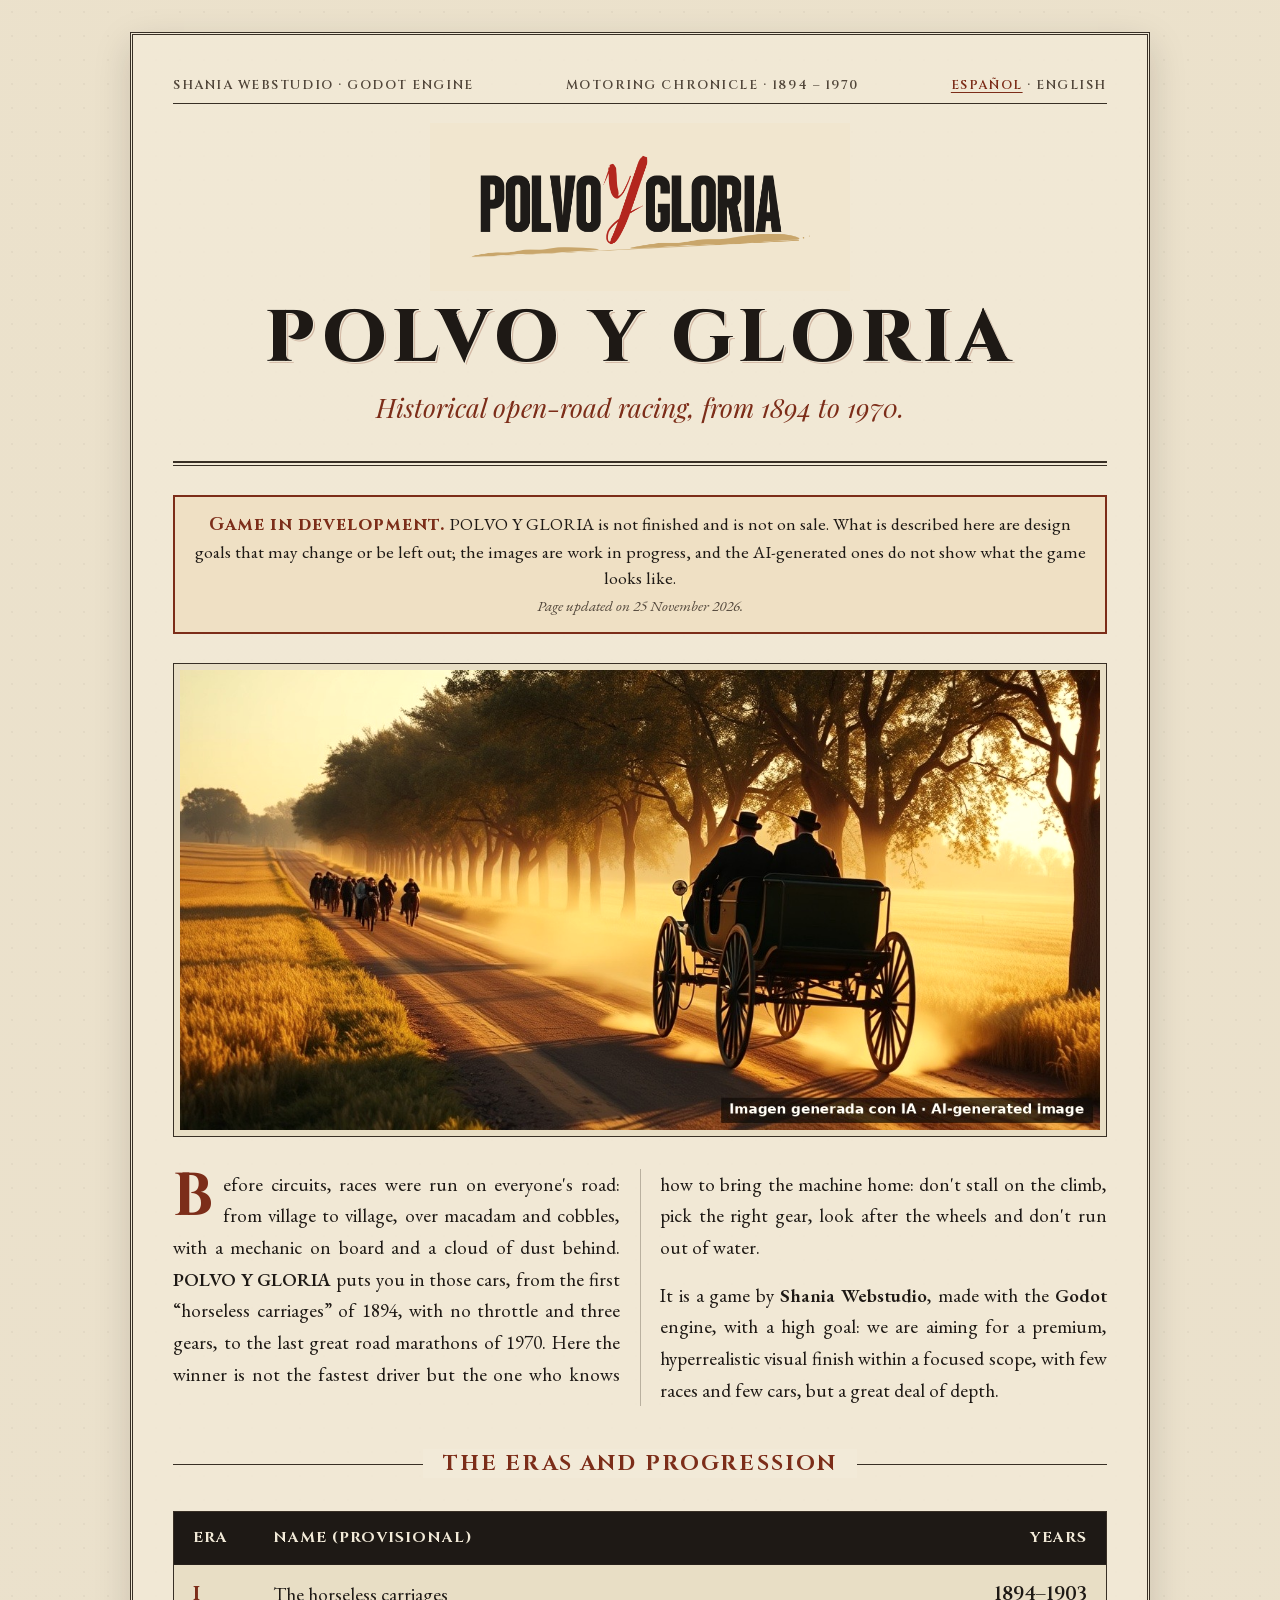
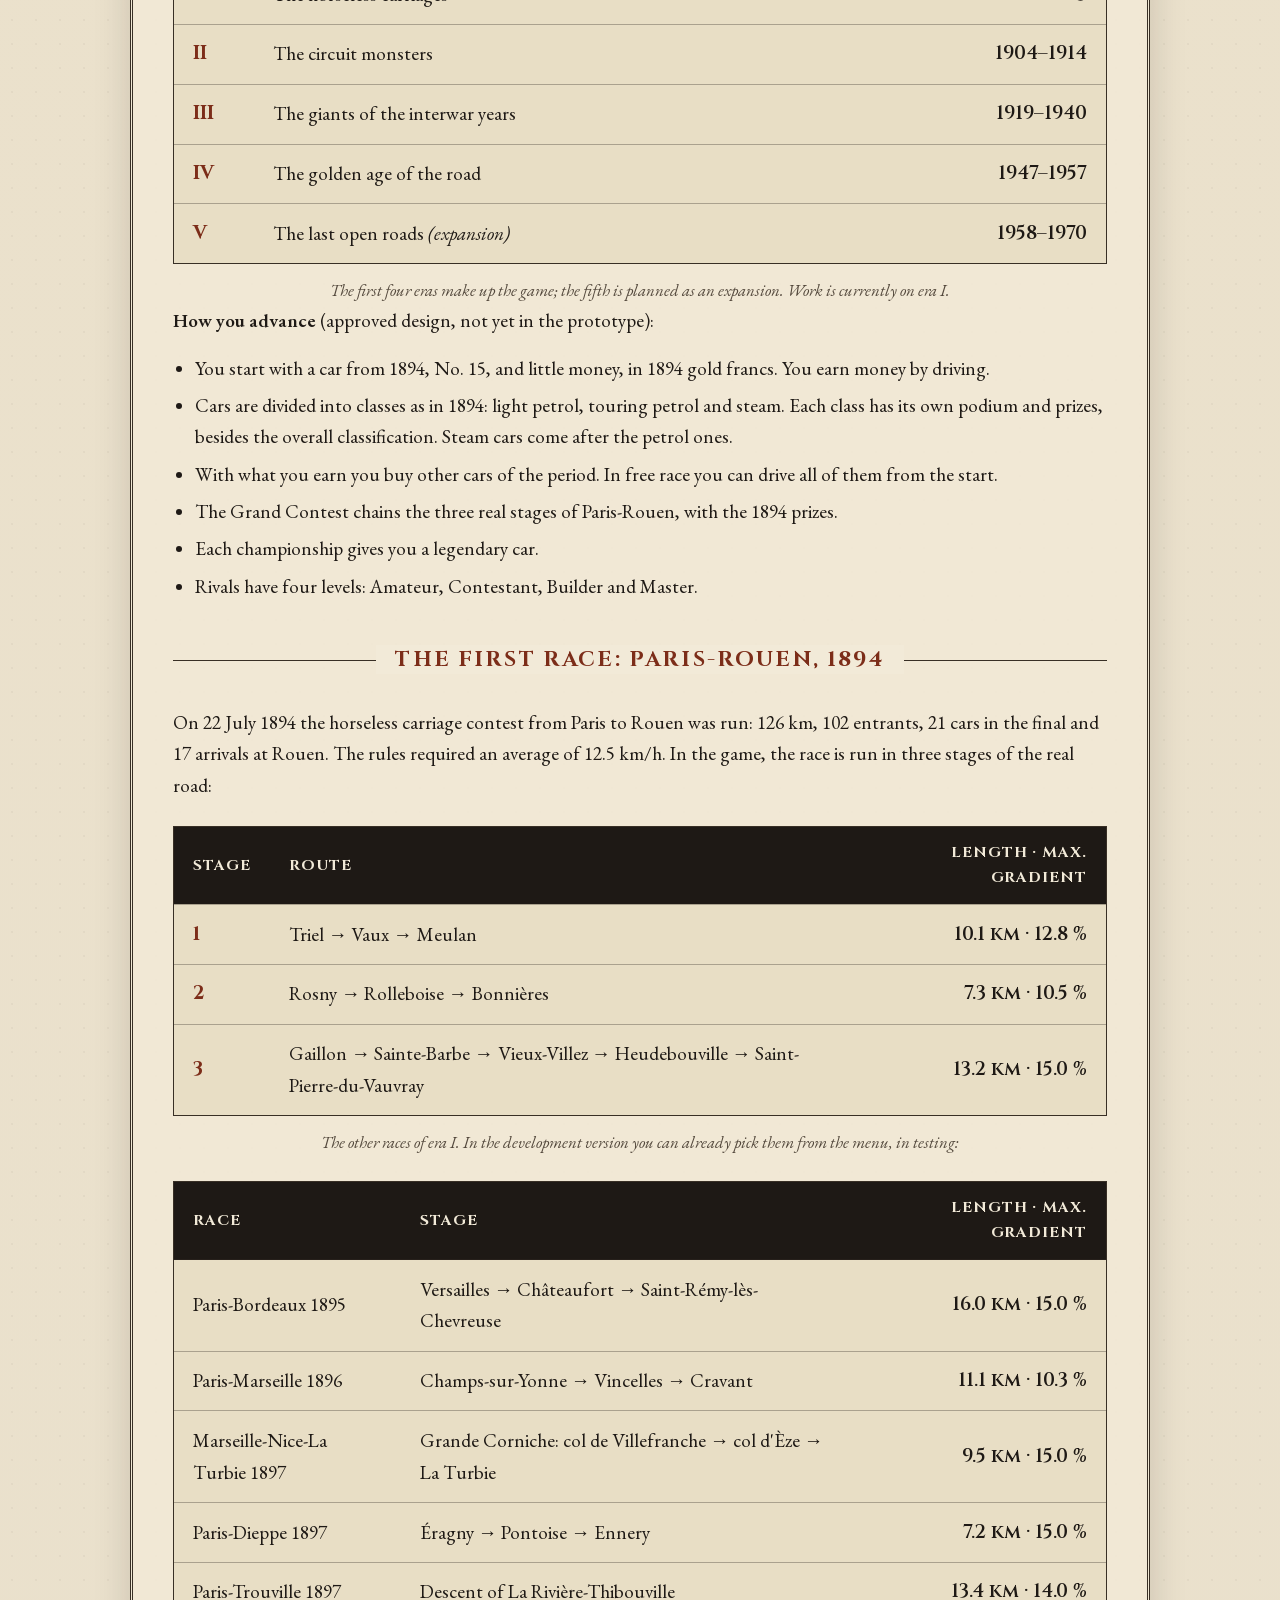
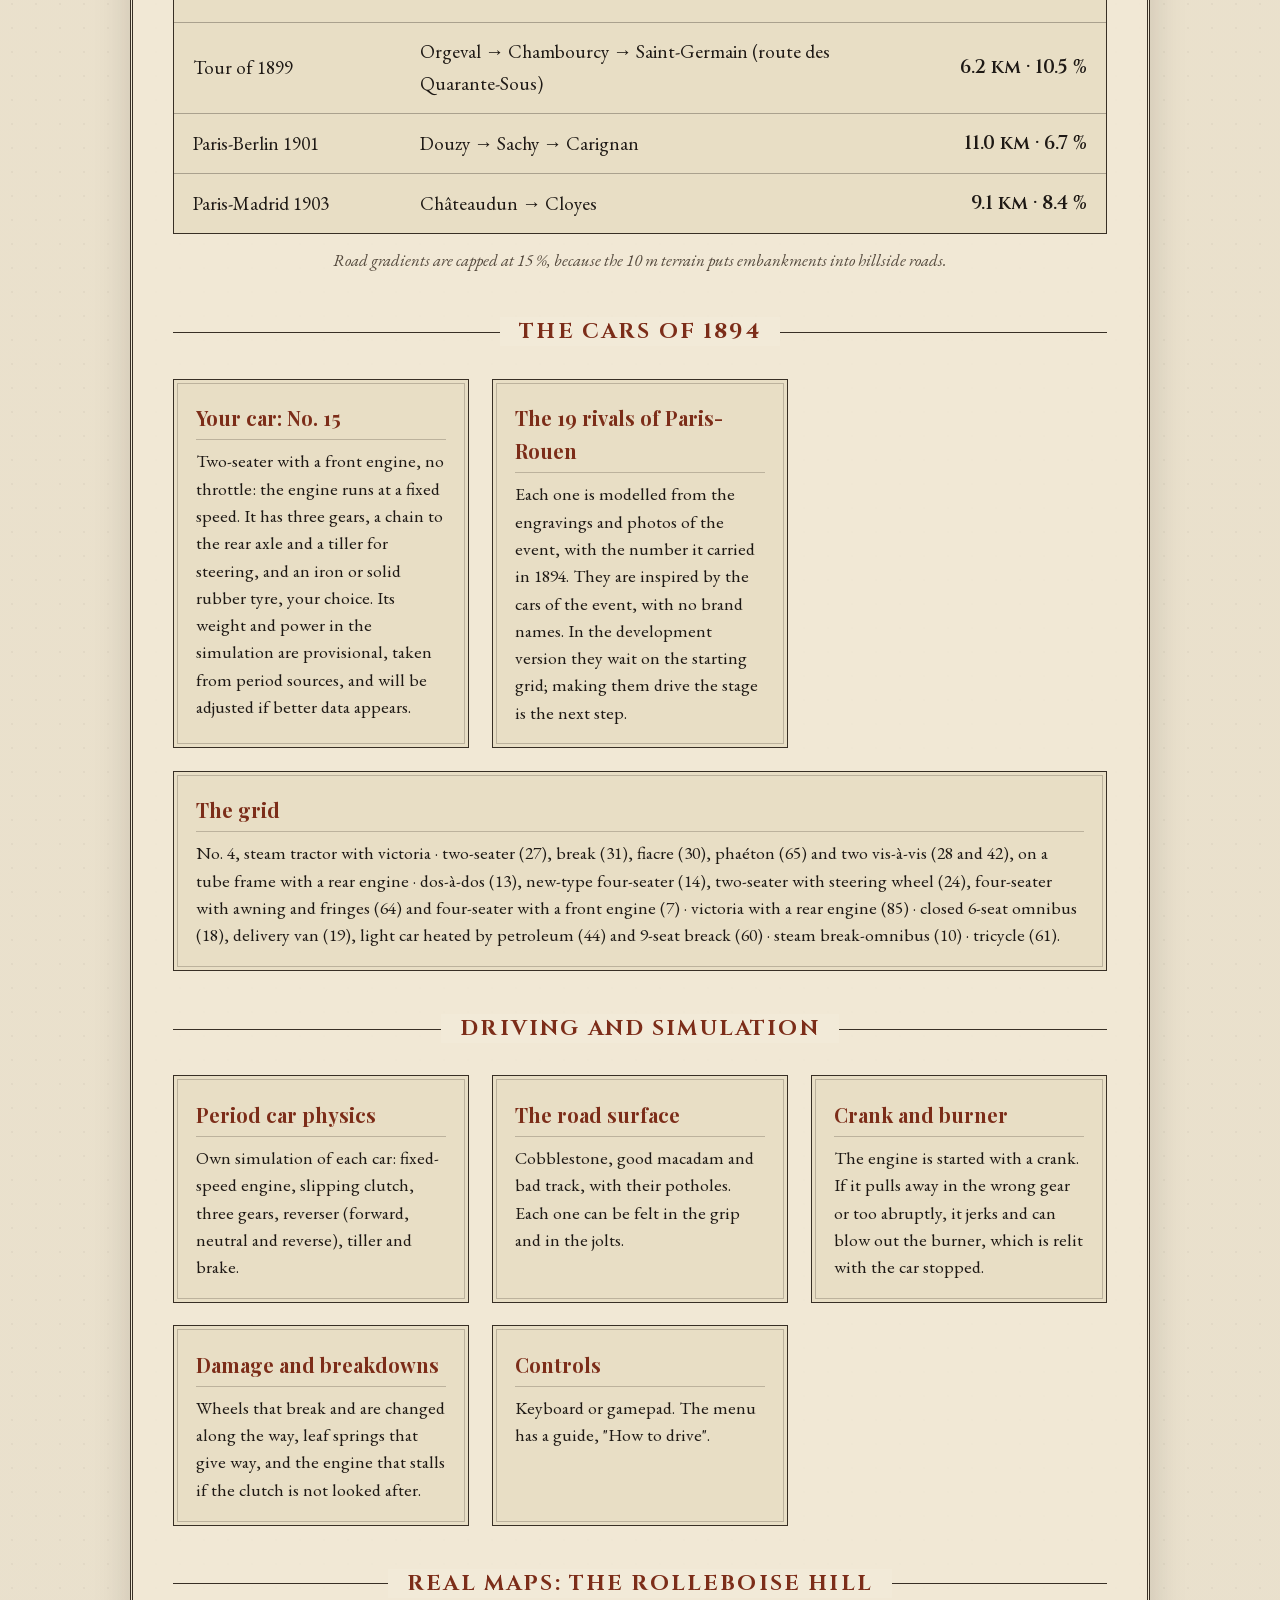
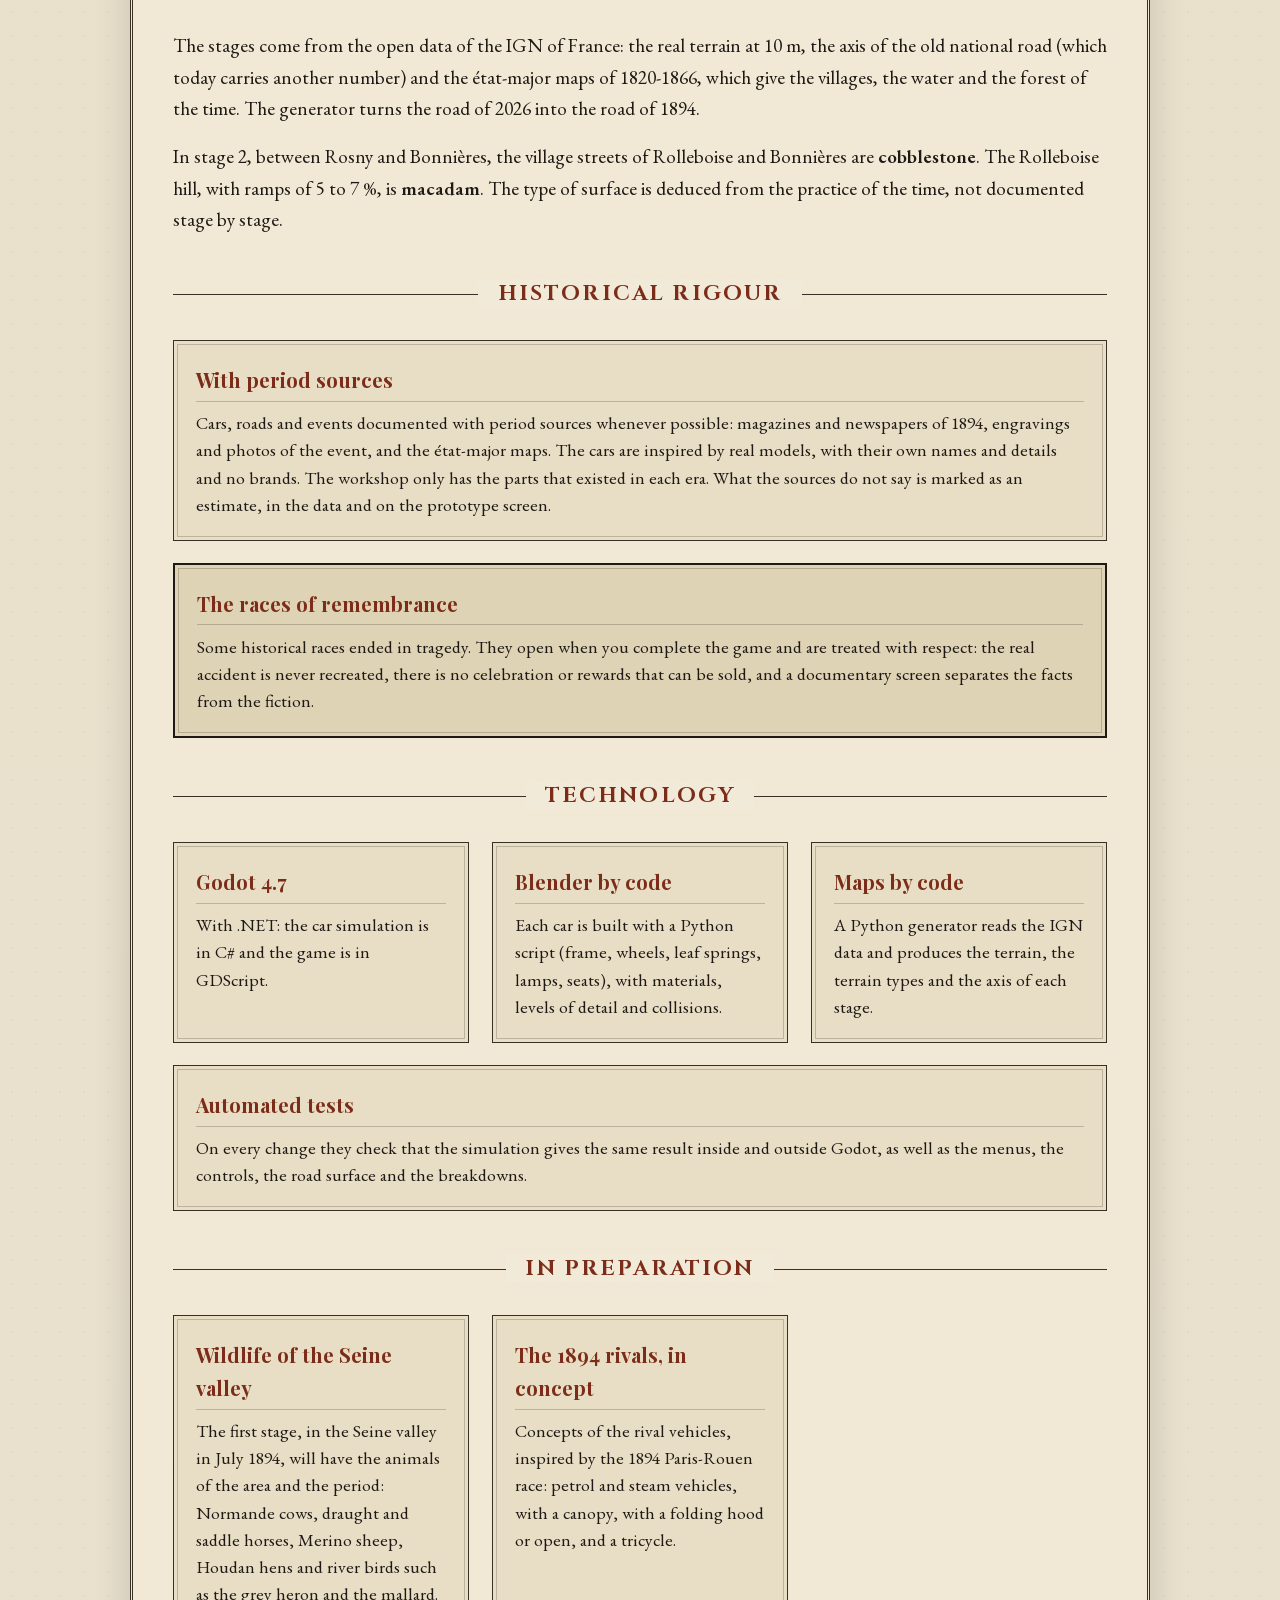
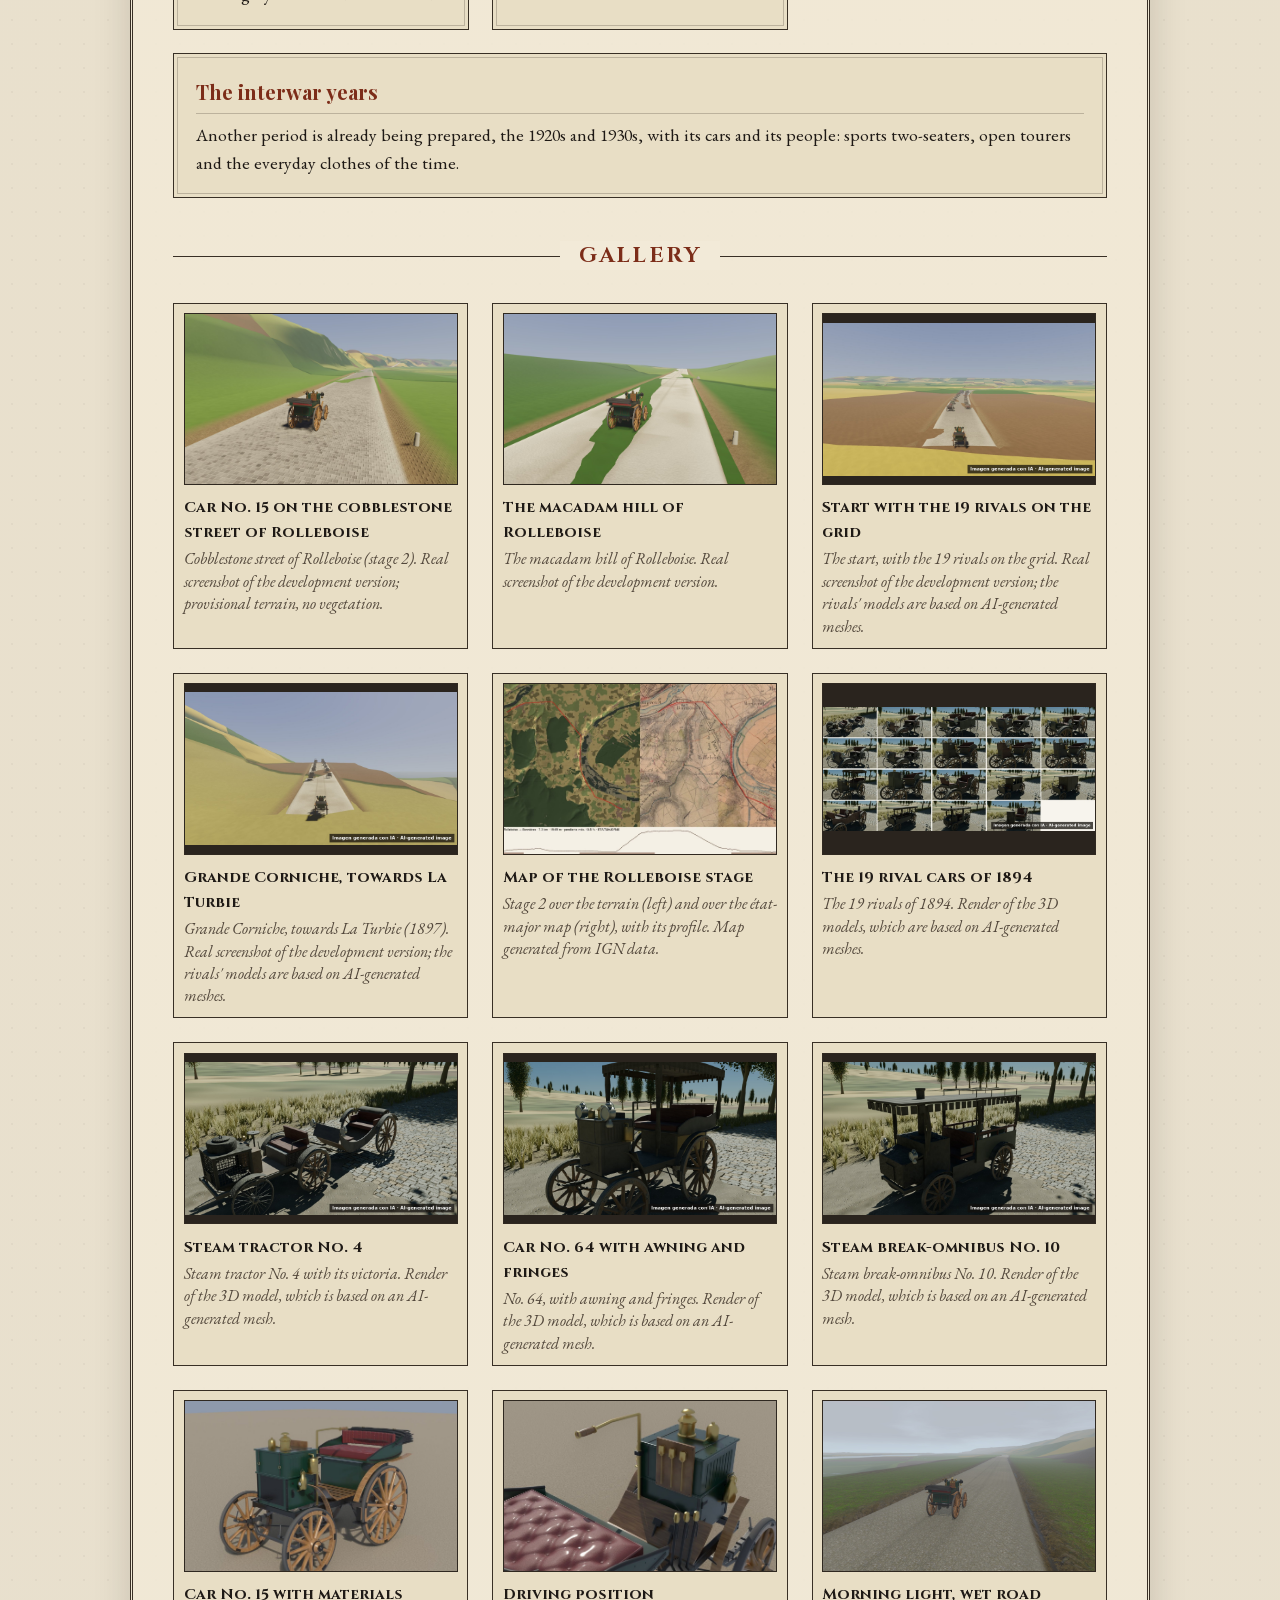
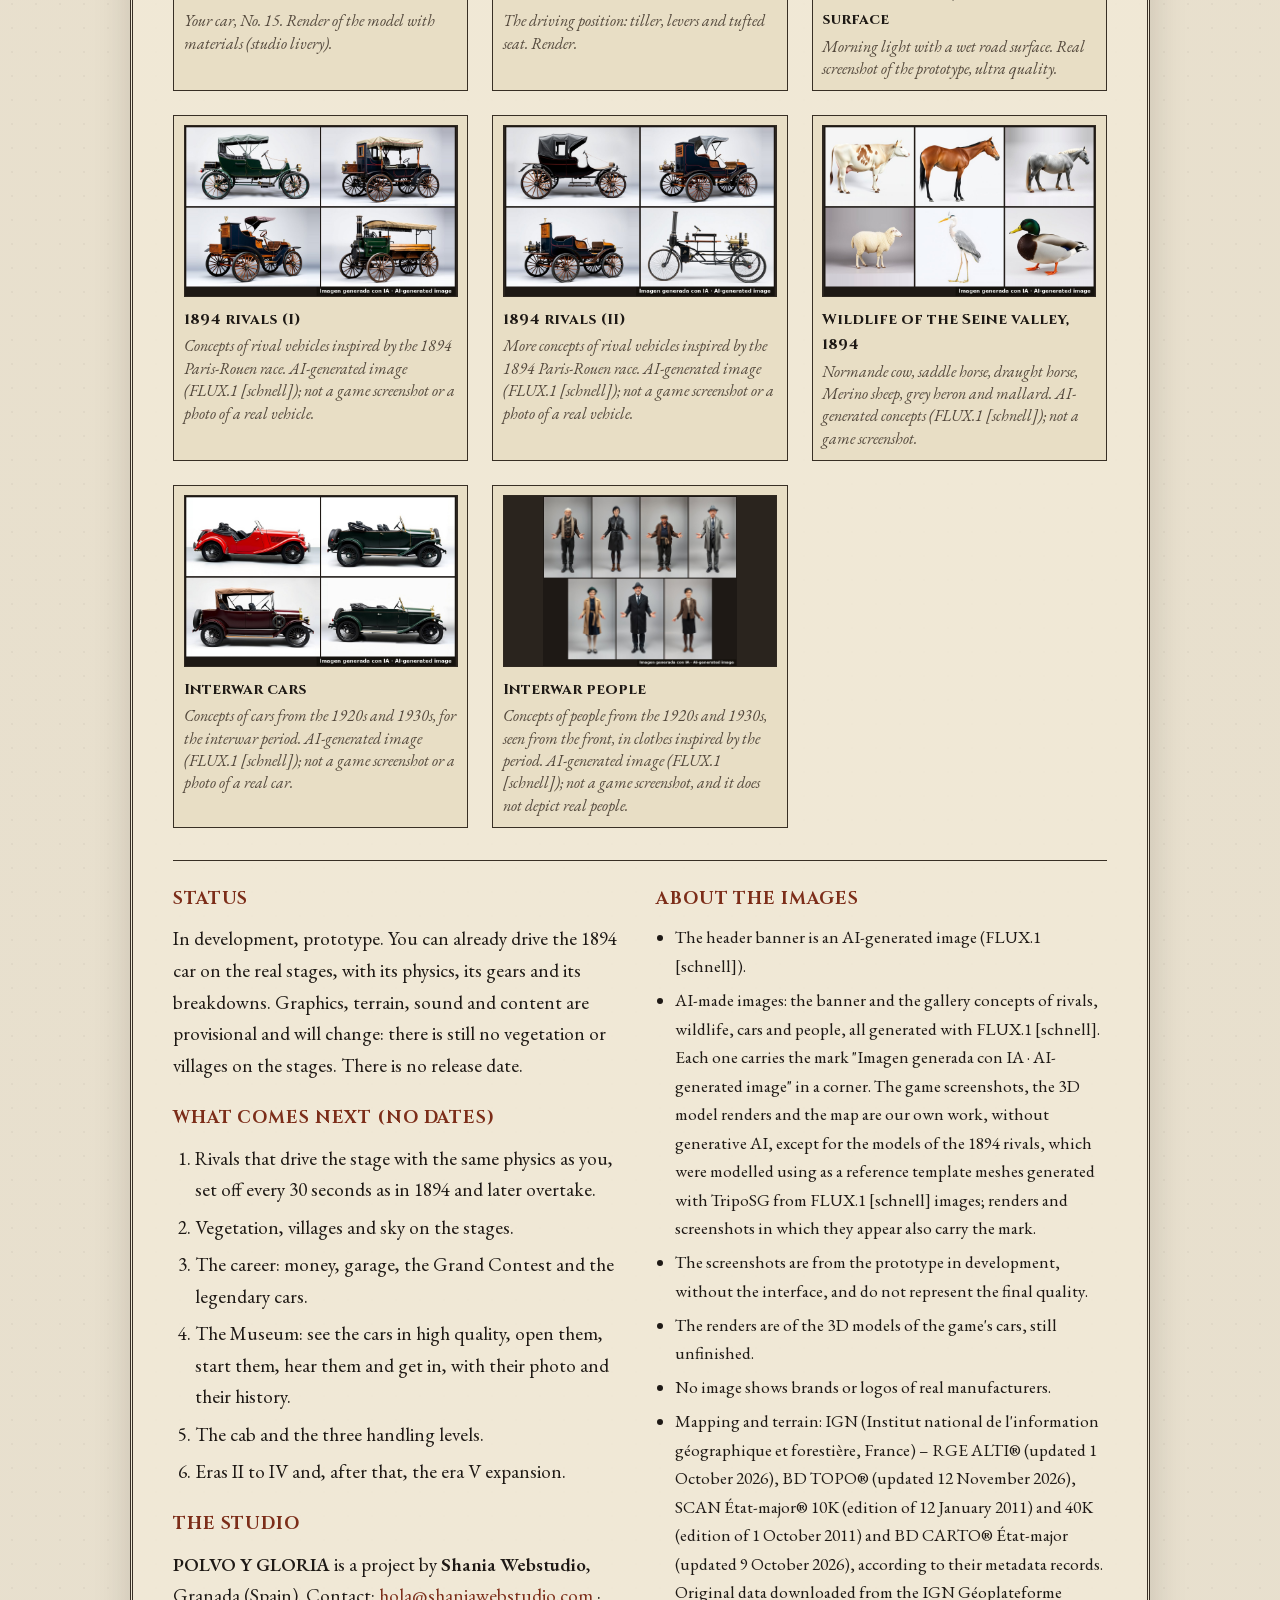
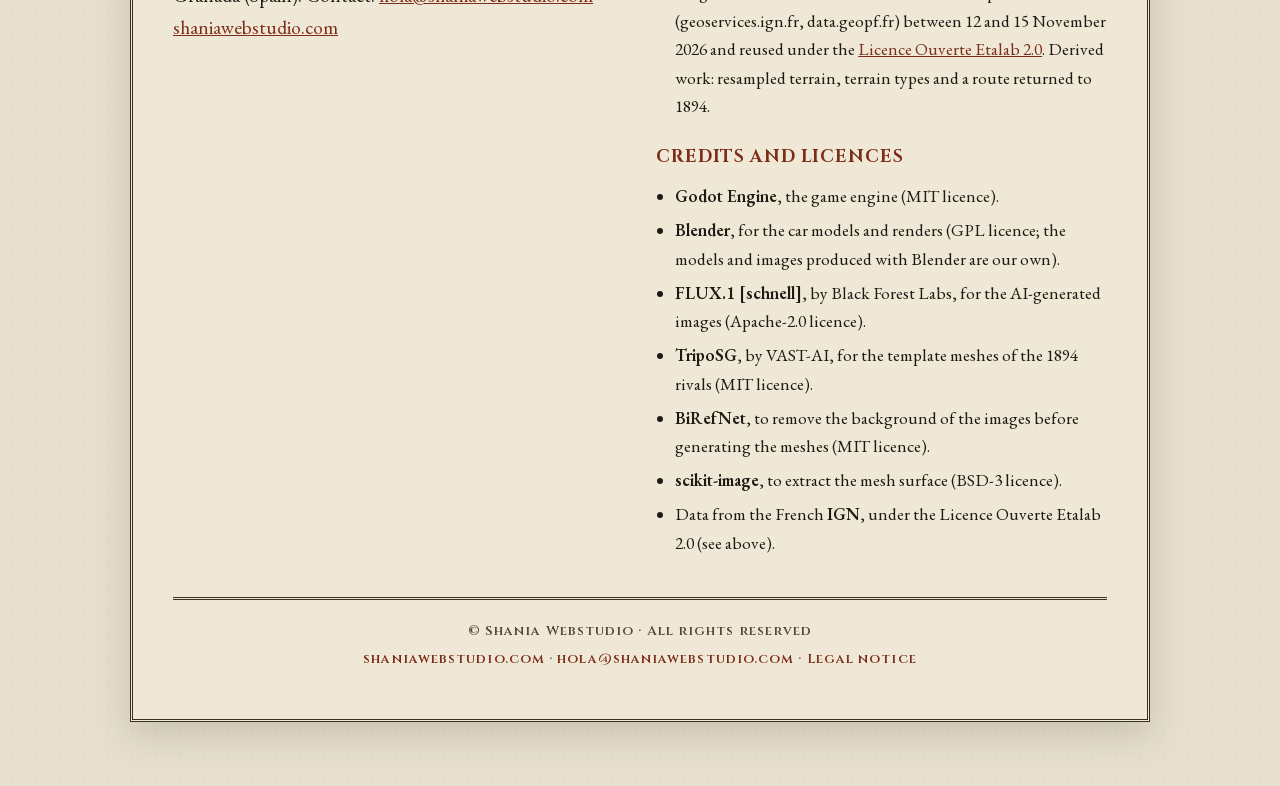
==== commit 00bb7115: "Escaparate: los rivales de 1894 se modelaron tomando como referencia las mallas plantilla (se dice a" ====
--- a/en/index.html
+++ b/en/index.html
@@ -673,7 +673,7 @@
         <h3>About the images</h3>
         <ul>
           <li>The header banner is an AI-generated image (FLUX.1 [schnell]).</li>
-          <li>AI-made images: the banner and the gallery concepts of rivals, wildlife, cars and people, all generated with FLUX.1 [schnell]. Each one carries the mark "Imagen generada con IA · AI-generated image" in a corner. The game screenshots, the 3D model renders and the map are our own work, without generative AI, except for the models of the 1894 rivals, which are based on template meshes generated with TripoSG from FLUX.1 [schnell] images; renders and screenshots in which they appear also carry the mark.</li>
+          <li>AI-made images: the banner and the gallery concepts of rivals, wildlife, cars and people, all generated with FLUX.1 [schnell]. Each one carries the mark "Imagen generada con IA · AI-generated image" in a corner. The game screenshots, the 3D model renders and the map are our own work, without generative AI, except for the models of the 1894 rivals, which were modelled using as a reference template meshes generated with TripoSG from FLUX.1 [schnell] images; renders and screenshots in which they appear also carry the mark.</li>
           <li>The screenshots are from the prototype in development, without the interface, and do not represent the final quality.</li>
           <li>The renders are of the 3D models of the game's cars, still unfinished.</li>
           <li>No image shows brands or logos of real manufacturers.</li>
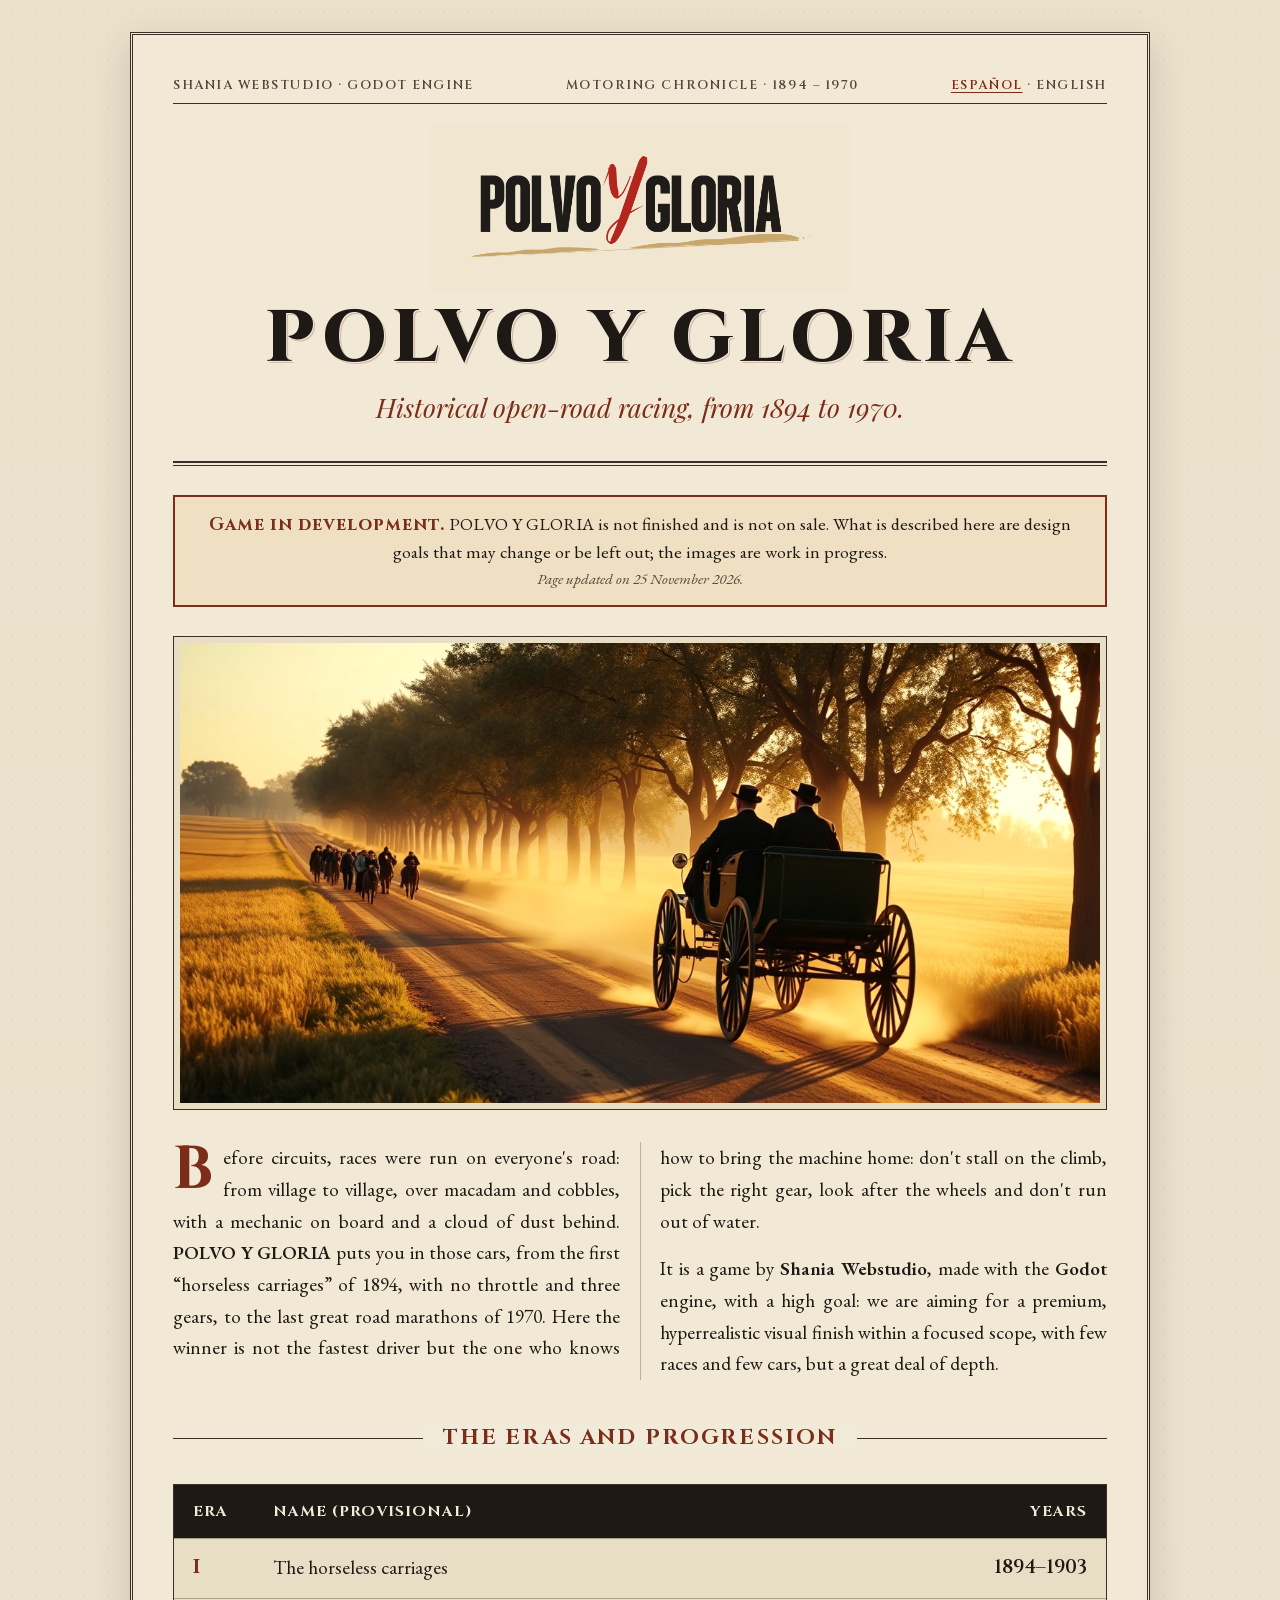
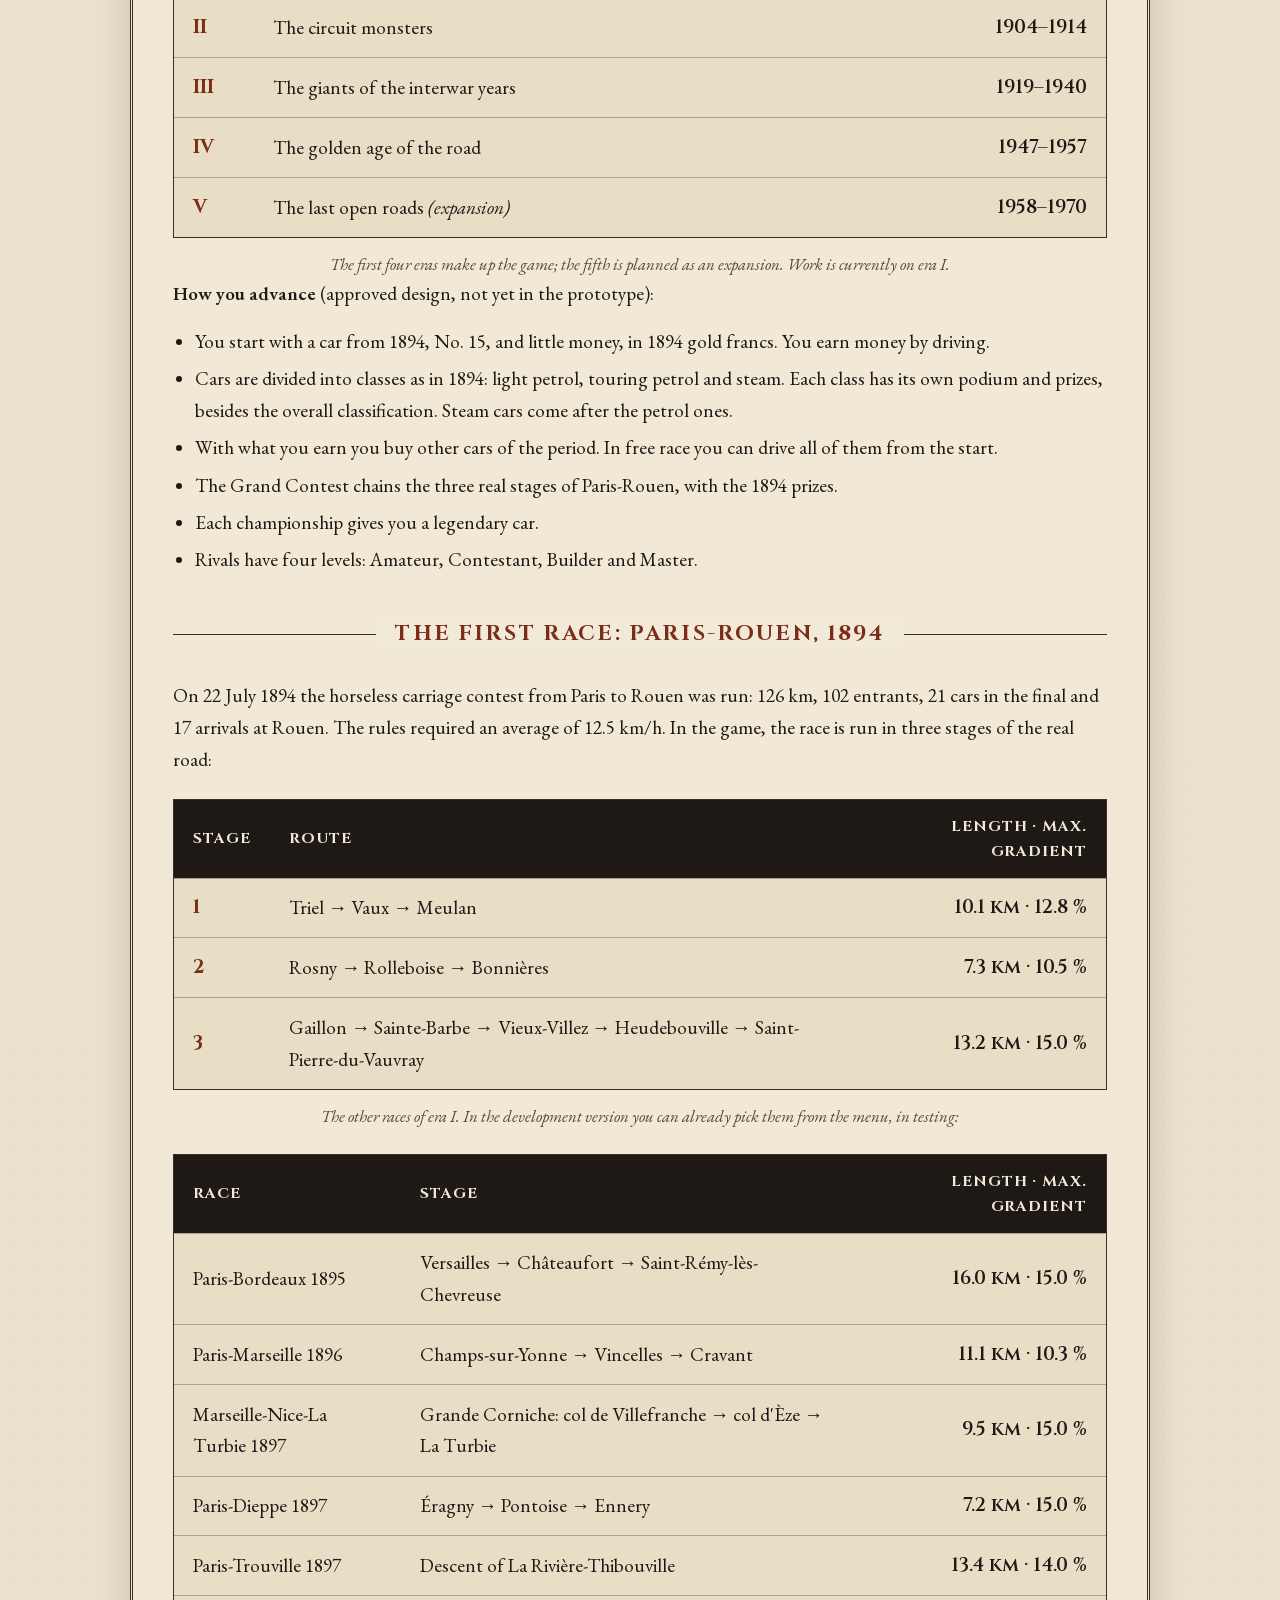
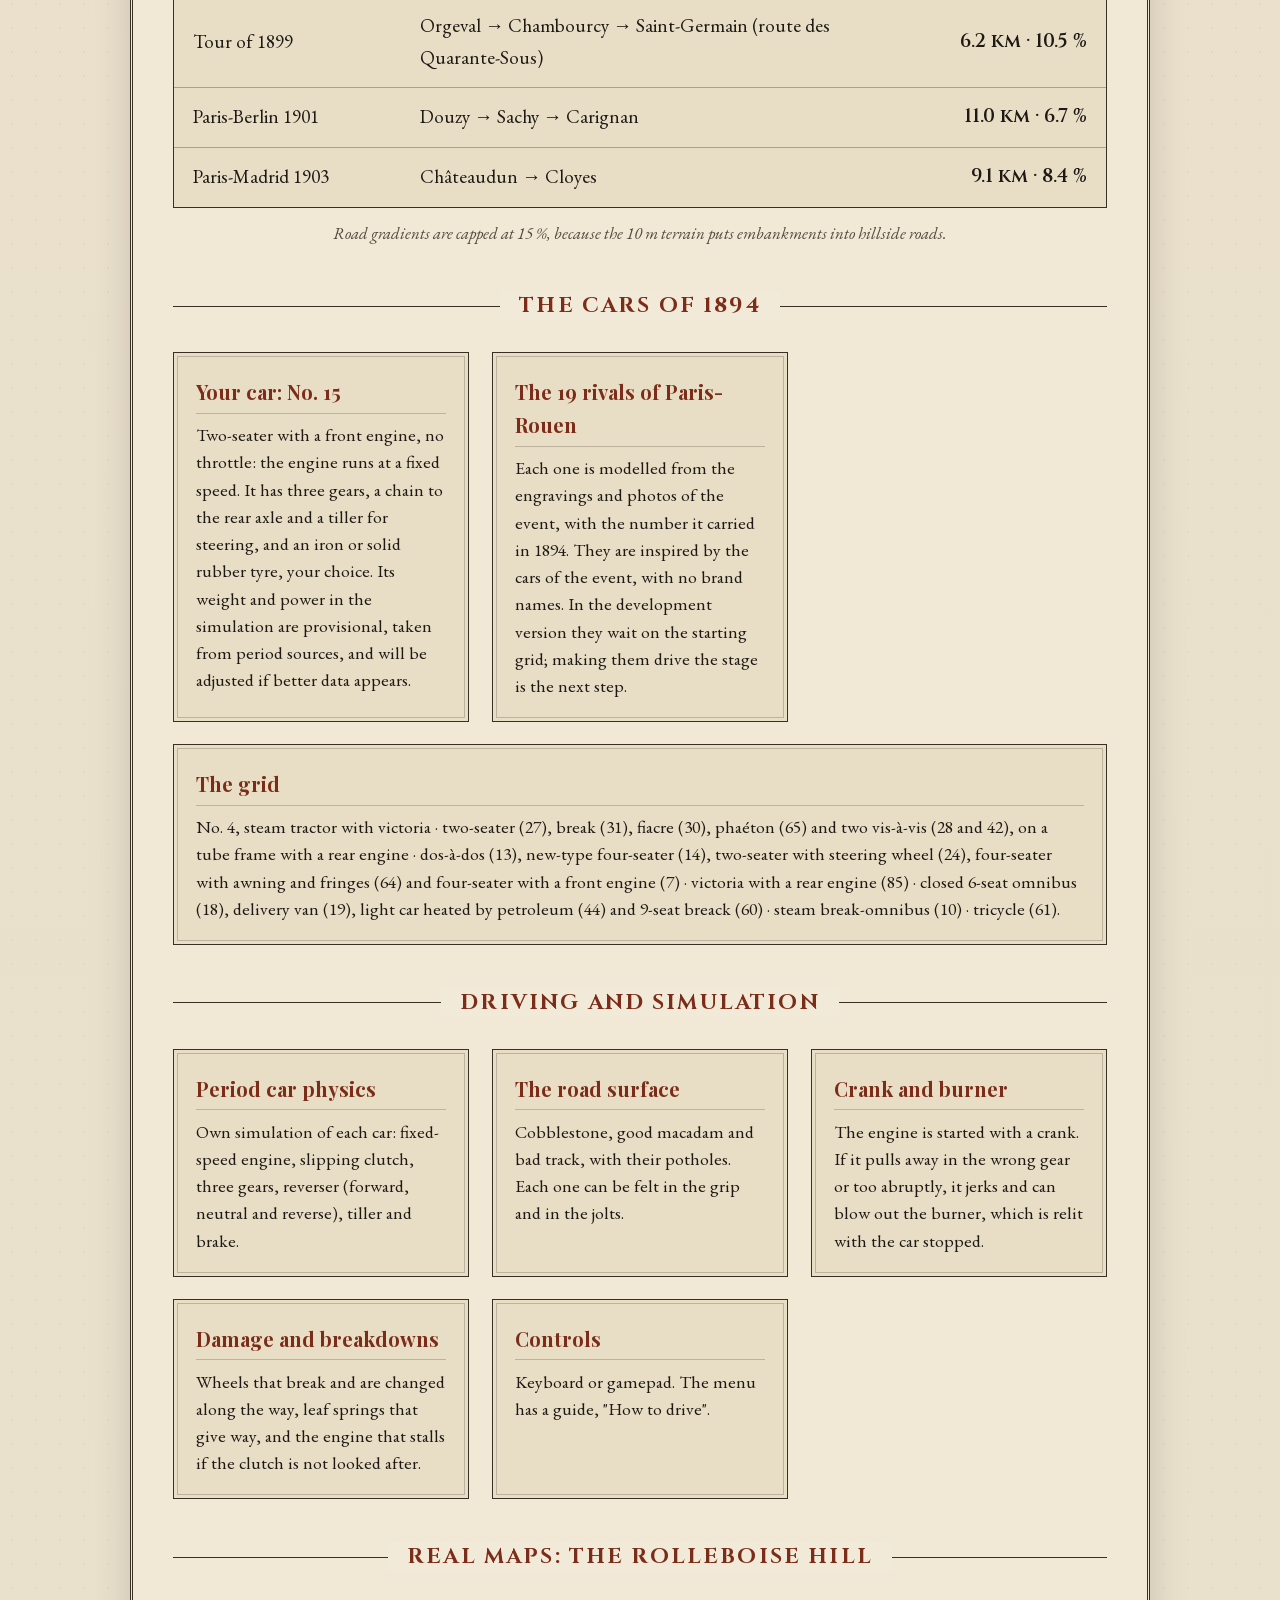
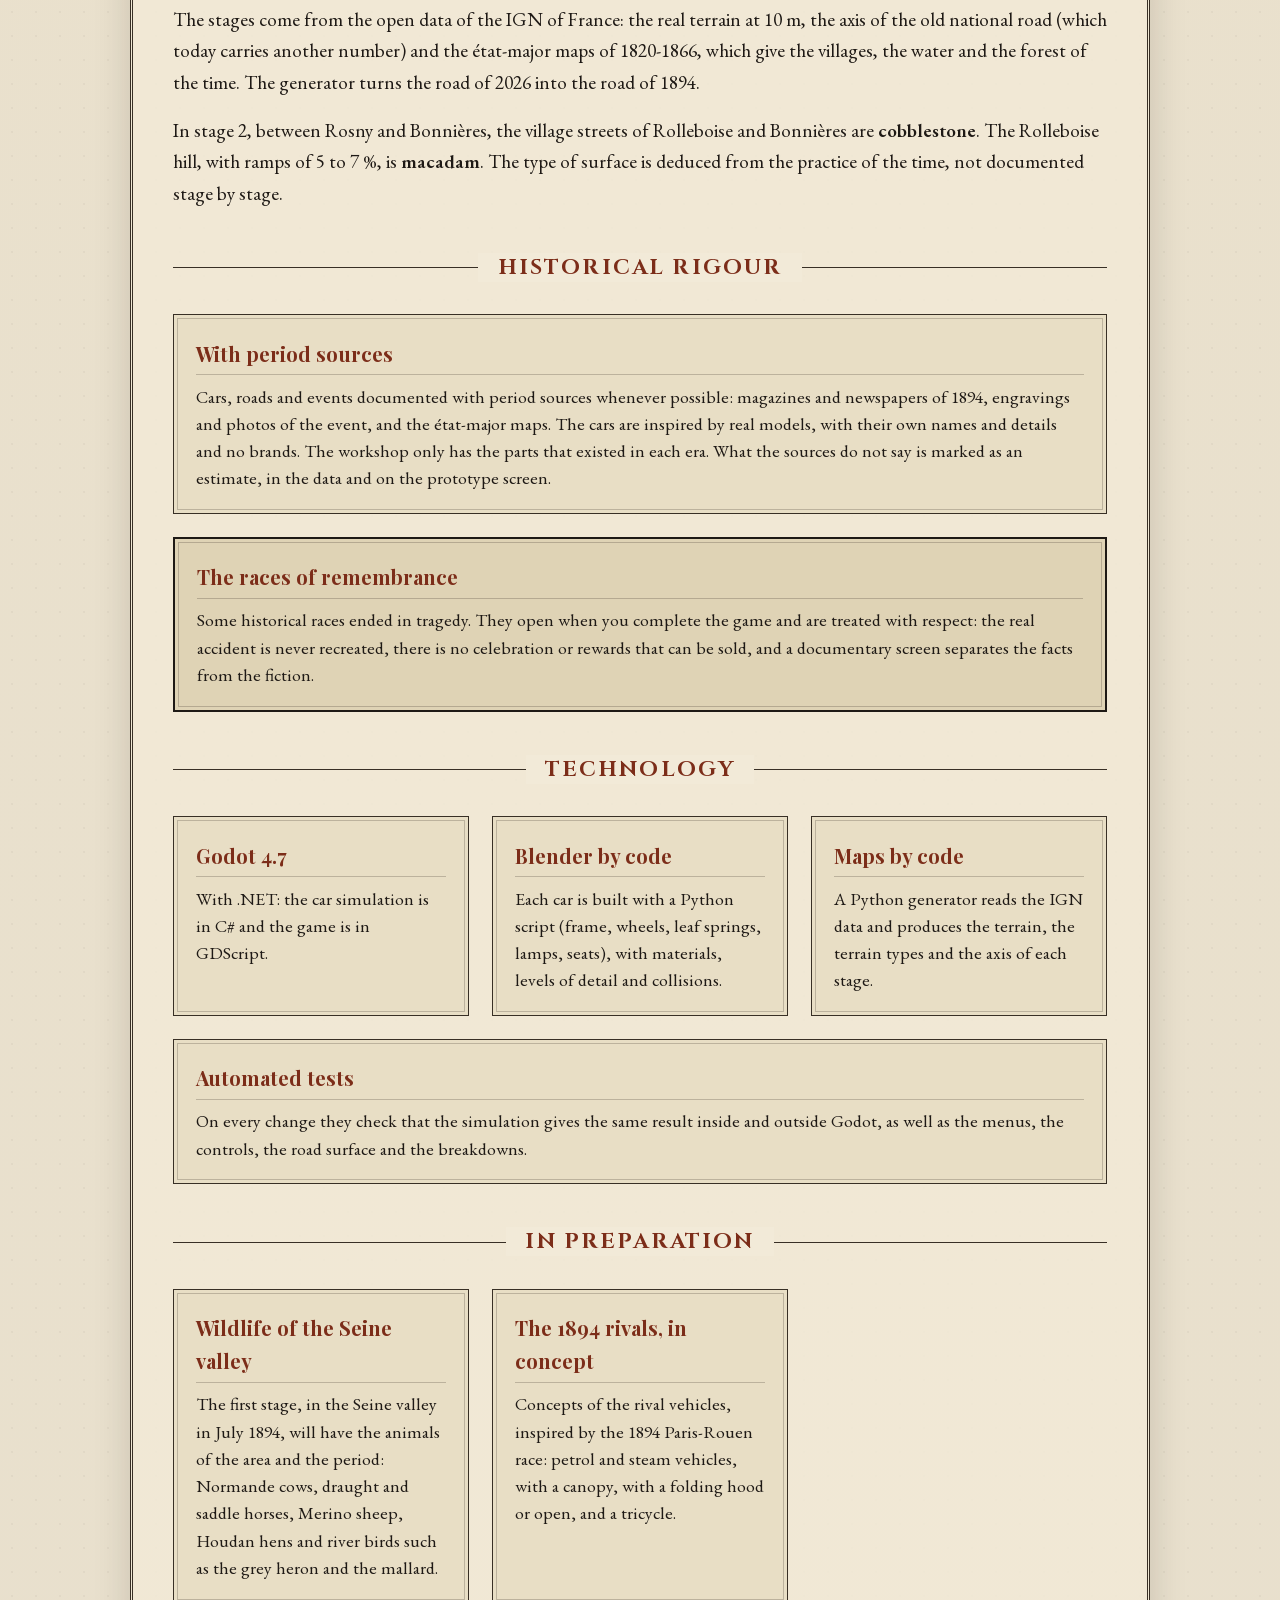
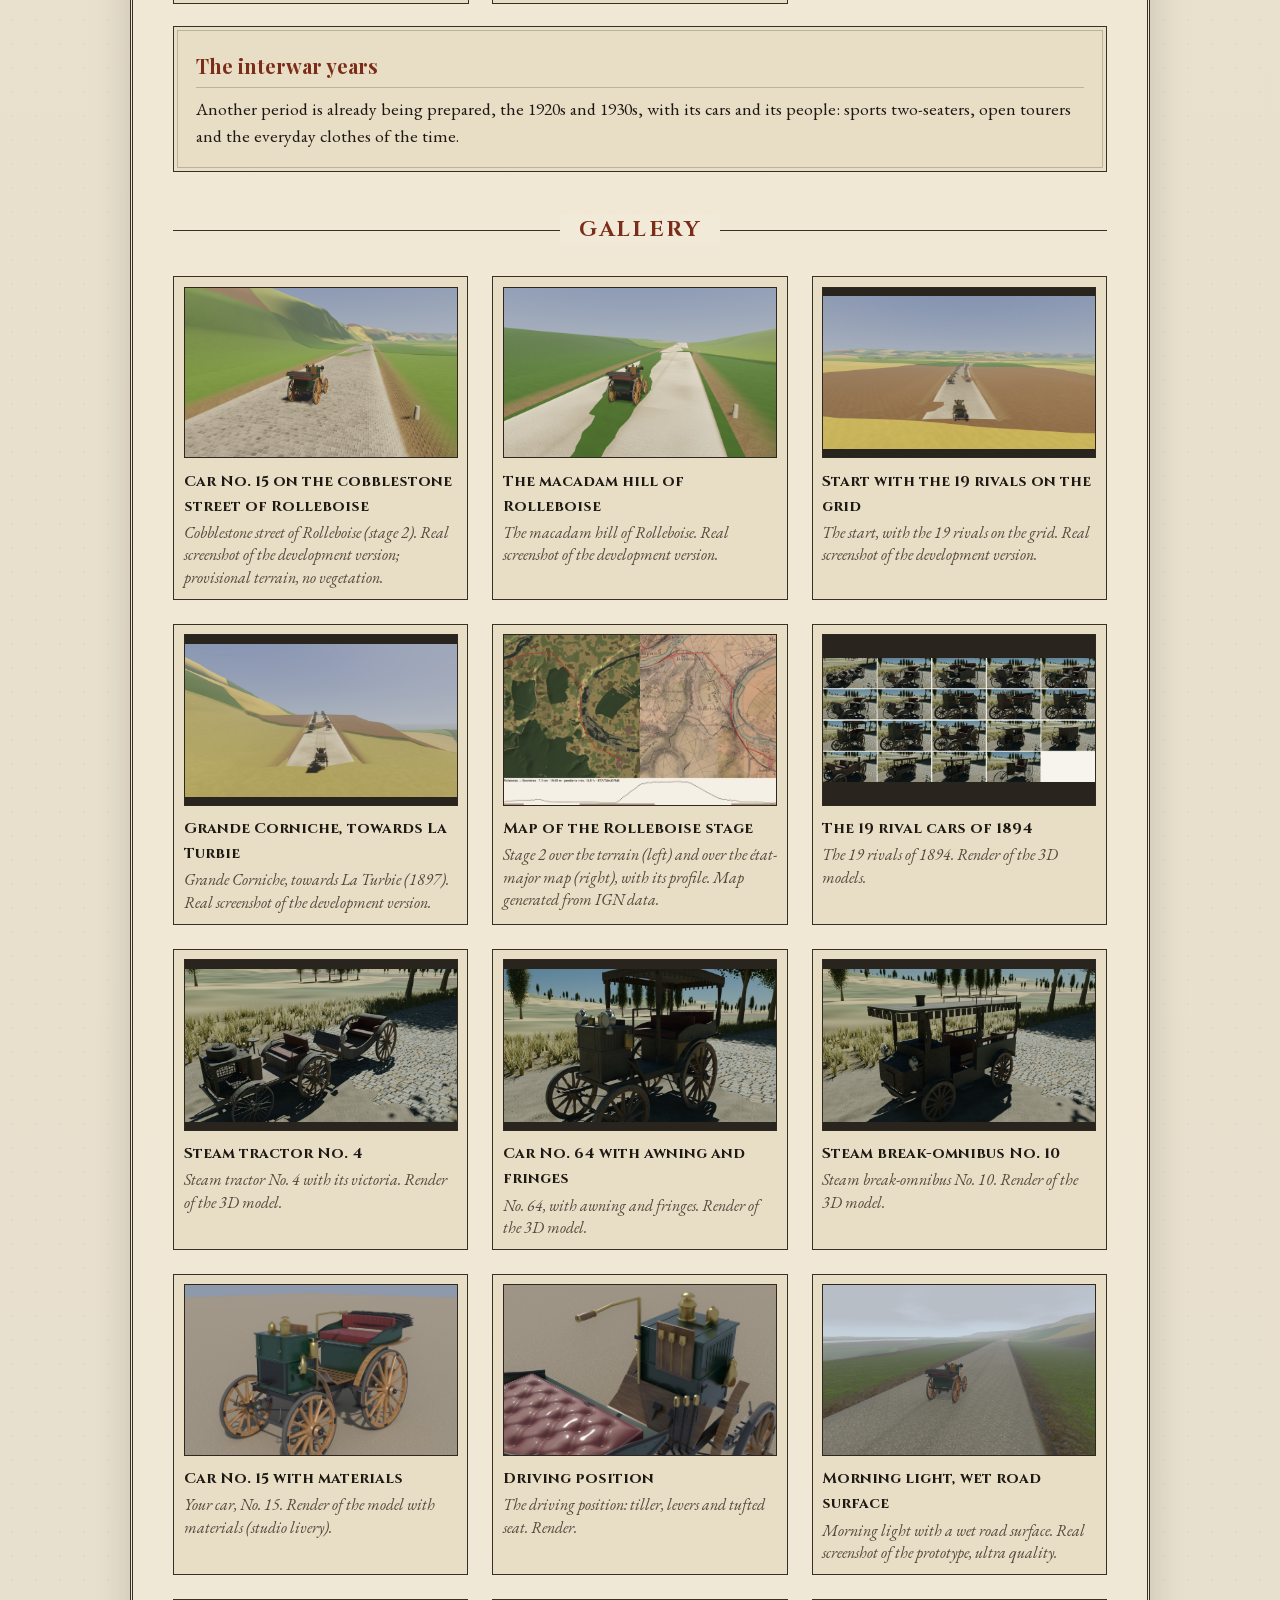
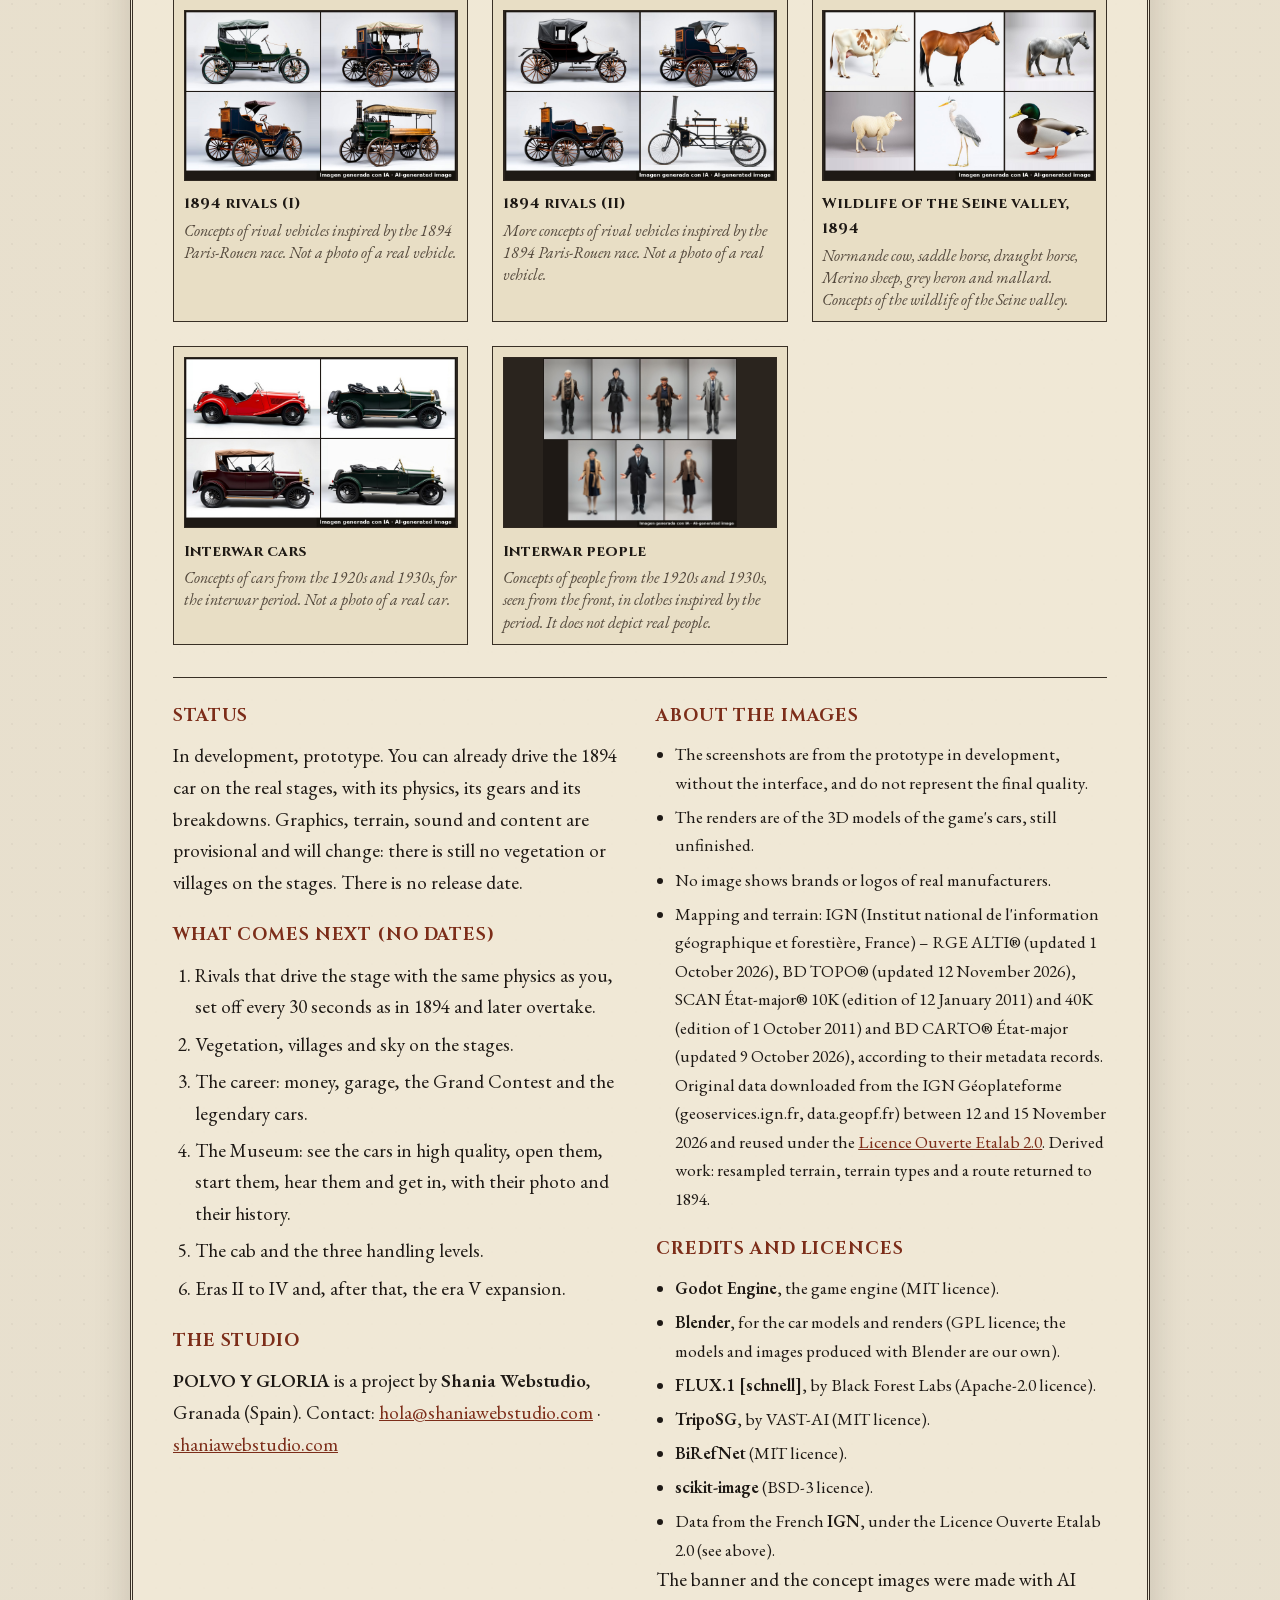
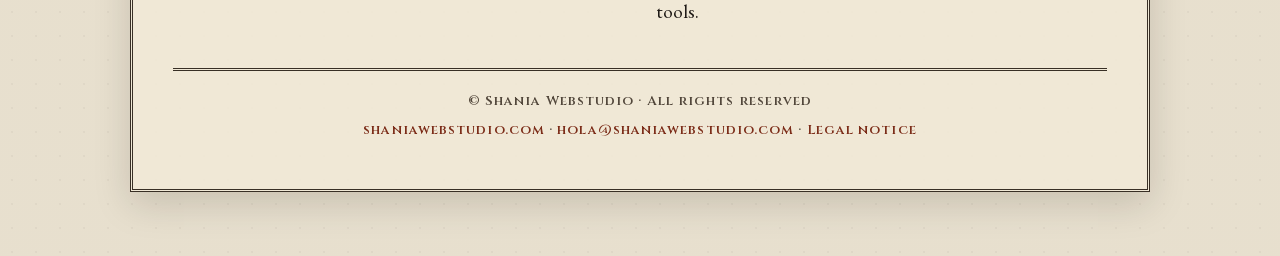
==== commit 2f9e2010: "Escaparate: quitar las marcas y avisos de IA de las imágenes, en español e inglés (L-9522, orden de " ====
--- a/en/index.html
+++ b/en/index.html
@@ -8,7 +8,7 @@
   <meta property="og:title" content="POLVO Y GLORIA">
   <meta property="og:description" content="Historical open-road racing, from 1894 to 1970. A Shania Webstudio game in development.">
   <meta property="og:image" content="https://lv-webstudio.github.io/polvo-y-gloria-escaparate/banner.jpg">
-  <meta property="og:image:alt" content="POLVO Y GLORIA, historical open-road racing (AI-generated image; not a game screenshot)">
+  <meta property="og:image:alt" content="POLVO Y GLORIA, historical open-road racing">
   <link rel="canonical" href="https://lv-webstudio.github.io/polvo-y-gloria-escaparate/en/">
   <link rel="alternate" hreflang="es" href="https://lv-webstudio.github.io/polvo-y-gloria-escaparate/">
   <link rel="alternate" hreflang="en" href="https://lv-webstudio.github.io/polvo-y-gloria-escaparate/en/">
@@ -379,12 +379,12 @@
     <hr class="double-rule">
 
     <aside class="aviso-desarrollo" role="note">
-      <strong>Game in development.</strong> POLVO Y GLORIA is not finished and is not on sale. What is described here are design goals that may change or be left out; the images are work in progress, and the AI-generated ones do not show what the game looks like.
+      <strong>Game in development.</strong> POLVO Y GLORIA is not finished and is not on sale. What is described here are design goals that may change or be left out; the images are work in progress.
       <span class="aviso-fecha">Page updated on 25 November 2026.</span>
     </aside>
 
-    <figure class="hero-banner gallery-zoom" tabindex="0" data-caption="POLVO Y GLORIA header (AI-generated image; not a game screenshot).">
-      <img src="../banner.jpg" alt="Polvo y Gloria header: a historical road race of the period (AI-generated image; not a game screenshot)">
+    <figure class="hero-banner gallery-zoom" tabindex="0" data-caption="POLVO Y GLORIA header.">
+      <img src="../banner.jpg" alt="Polvo y Gloria header: a historical road race of the period">
     </figure>
 
     <section class="lead-columns">
@@ -576,14 +576,14 @@
         <figcaption class="gallery-caption">The macadam hill of Rolleboise. Real screenshot of the development version.</figcaption>
       </figure>
       <figure class="gallery-item gallery-zoom" tabindex="0">
-        <img class="mosaico" src="../fotos/12-salida-con-los-19-rivales.jpg" alt="Start with the 19 rivals on the grid (models based on AI-generated meshes)" loading="lazy">
+        <img class="mosaico" src="../fotos/12-salida-con-los-19-rivales.jpg" alt="Start with the 19 rivals on the grid" loading="lazy">
         <div class="gallery-title">Start with the 19 rivals on the grid</div>
-        <figcaption class="gallery-caption">The start, with the 19 rivals on the grid. Real screenshot of the development version; the rivals' models are based on AI-generated meshes.</figcaption>
-      </figure>
-      <figure class="gallery-item gallery-zoom" tabindex="0">
-        <img class="mosaico" src="../fotos/13-grande-corniche-la-turbie.jpg" alt="Grande Corniche, towards La Turbie (rivals based on AI-generated meshes)" loading="lazy">
+        <figcaption class="gallery-caption">The start, with the 19 rivals on the grid. Real screenshot of the development version.</figcaption>
+      </figure>
+      <figure class="gallery-item gallery-zoom" tabindex="0">
+        <img class="mosaico" src="../fotos/13-grande-corniche-la-turbie.jpg" alt="Grande Corniche, towards La Turbie" loading="lazy">
         <div class="gallery-title">Grande Corniche, towards La Turbie</div>
-        <figcaption class="gallery-caption">Grande Corniche, towards La Turbie (1897). Real screenshot of the development version; the rivals' models are based on AI-generated meshes.</figcaption>
+        <figcaption class="gallery-caption">Grande Corniche, towards La Turbie (1897). Real screenshot of the development version.</figcaption>
       </figure>
       <figure class="gallery-item gallery-zoom" tabindex="0">
         <img src="../fotos/14-mapa-tramo-rolleboise.jpg" alt="Map of the Rolleboise stage" loading="lazy">
@@ -591,24 +591,24 @@
         <figcaption class="gallery-caption">Stage 2 over the terrain (left) and over the état-major map (right), with its profile. Map generated from IGN data.</figcaption>
       </figure>
       <figure class="gallery-item gallery-zoom" tabindex="0">
-        <img class="mosaico" src="../fotos/15-los-19-coches-render.jpg" alt="The 19 rival cars of 1894 (render of models based on AI-generated meshes)" loading="lazy">
+        <img class="mosaico" src="../fotos/15-los-19-coches-render.jpg" alt="The 19 rival cars of 1894 (render of the 3D models)" loading="lazy">
         <div class="gallery-title">The 19 rival cars of 1894</div>
-        <figcaption class="gallery-caption">The 19 rivals of 1894. Render of the 3D models, which are based on AI-generated meshes.</figcaption>
-      </figure>
-      <figure class="gallery-item gallery-zoom" tabindex="0">
-        <img class="mosaico" src="../fotos/16-tractor-de-vapor-n4-render.jpg" alt="Steam tractor No. 4 (render of a model based on an AI-generated mesh)" loading="lazy">
+        <figcaption class="gallery-caption">The 19 rivals of 1894. Render of the 3D models.</figcaption>
+      </figure>
+      <figure class="gallery-item gallery-zoom" tabindex="0">
+        <img class="mosaico" src="../fotos/16-tractor-de-vapor-n4-render.jpg" alt="Steam tractor No. 4 (render of the 3D model)" loading="lazy">
         <div class="gallery-title">Steam tractor No. 4</div>
-        <figcaption class="gallery-caption">Steam tractor No. 4 with its victoria. Render of the 3D model, which is based on an AI-generated mesh.</figcaption>
-      </figure>
-      <figure class="gallery-item gallery-zoom" tabindex="0">
-        <img class="mosaico" src="../fotos/17-coche-con-toldo-n64-render.jpg" alt="Car No. 64 with awning and fringes (render of a model based on an AI-generated mesh)" loading="lazy">
+        <figcaption class="gallery-caption">Steam tractor No. 4 with its victoria. Render of the 3D model.</figcaption>
+      </figure>
+      <figure class="gallery-item gallery-zoom" tabindex="0">
+        <img class="mosaico" src="../fotos/17-coche-con-toldo-n64-render.jpg" alt="Car No. 64 with awning and fringes (render of the 3D model)" loading="lazy">
         <div class="gallery-title">Car No. 64 with awning and fringes</div>
-        <figcaption class="gallery-caption">No. 64, with awning and fringes. Render of the 3D model, which is based on an AI-generated mesh.</figcaption>
-      </figure>
-      <figure class="gallery-item gallery-zoom" tabindex="0">
-        <img class="mosaico" src="../fotos/18-break-omnibus-de-vapor-n10-render.jpg" alt="Steam break-omnibus No. 10 (render of a model based on an AI-generated mesh)" loading="lazy">
+        <figcaption class="gallery-caption">No. 64, with awning and fringes. Render of the 3D model.</figcaption>
+      </figure>
+      <figure class="gallery-item gallery-zoom" tabindex="0">
+        <img class="mosaico" src="../fotos/18-break-omnibus-de-vapor-n10-render.jpg" alt="Steam break-omnibus No. 10 (render of the 3D model)" loading="lazy">
         <div class="gallery-title">Steam break-omnibus No. 10</div>
-        <figcaption class="gallery-caption">Steam break-omnibus No. 10. Render of the 3D model, which is based on an AI-generated mesh.</figcaption>
+        <figcaption class="gallery-caption">Steam break-omnibus No. 10. Render of the 3D model.</figcaption>
       </figure>
       <figure class="gallery-item gallery-zoom" tabindex="0">
         <img src="../fotos/02-coche-n15-render-con-materiales.jpg" alt="Car No. 15 with materials" loading="lazy">
@@ -626,29 +626,29 @@
         <figcaption class="gallery-caption">Morning light with a wet road surface. Real screenshot of the prototype, ultra quality.</figcaption>
       </figure>
       <figure class="gallery-item gallery-zoom" tabindex="0">
-        <img class="mosaico" src="../fotos/19-conceptos-rivales-1894-a.jpg" alt="Four concepts of 1894 rival vehicles: a phaéton, a four-seater with a fringed canopy, a two-seater with a folding hood and a steam break-omnibus (AI-generated image)" loading="lazy">
+        <img class="mosaico" src="../fotos/19-conceptos-rivales-1894-a.jpg" alt="Four concepts of 1894 rival vehicles: a phaéton, a four-seater with a fringed canopy, a two-seater with a folding hood and a steam break-omnibus" loading="lazy">
         <div class="gallery-title">1894 rivals (I)</div>
-        <figcaption class="gallery-caption">Concepts of rival vehicles inspired by the 1894 Paris-Rouen race. AI-generated image (FLUX.1 [schnell]); not a game screenshot or a photo of a real vehicle.</figcaption>
-      </figure>
-      <figure class="gallery-item gallery-zoom" tabindex="0">
-        <img class="mosaico" src="../fotos/20-conceptos-rivales-1894-b.jpg" alt="Four concepts of 1894 rival vehicles: a towed victoria with a hood, a four-seater with a folding hood, a dos-à-dos and a steam tricycle (AI-generated image)" loading="lazy">
+        <figcaption class="gallery-caption">Concepts of rival vehicles inspired by the 1894 Paris-Rouen race. Not a photo of a real vehicle.</figcaption>
+      </figure>
+      <figure class="gallery-item gallery-zoom" tabindex="0">
+        <img class="mosaico" src="../fotos/20-conceptos-rivales-1894-b.jpg" alt="Four concepts of 1894 rival vehicles: a towed victoria with a hood, a four-seater with a folding hood, a dos-à-dos and a steam tricycle" loading="lazy">
         <div class="gallery-title">1894 rivals (II)</div>
-        <figcaption class="gallery-caption">More concepts of rival vehicles inspired by the 1894 Paris-Rouen race. AI-generated image (FLUX.1 [schnell]); not a game screenshot or a photo of a real vehicle.</figcaption>
-      </figure>
-      <figure class="gallery-item gallery-zoom" tabindex="0">
-        <img class="mosaico" src="../fotos/23-conceptos-fauna-sena-1894.jpg" alt="Normande cow, saddle horse, draught horse, Merino sheep, grey heron and mallard (AI-generated image)" loading="lazy">
+        <figcaption class="gallery-caption">More concepts of rival vehicles inspired by the 1894 Paris-Rouen race. Not a photo of a real vehicle.</figcaption>
+      </figure>
+      <figure class="gallery-item gallery-zoom" tabindex="0">
+        <img class="mosaico" src="../fotos/23-conceptos-fauna-sena-1894.jpg" alt="Normande cow, saddle horse, draught horse, Merino sheep, grey heron and mallard" loading="lazy">
         <div class="gallery-title">Wildlife of the Seine valley, 1894</div>
-        <figcaption class="gallery-caption">Normande cow, saddle horse, draught horse, Merino sheep, grey heron and mallard. AI-generated concepts (FLUX.1 [schnell]); not a game screenshot.</figcaption>
-      </figure>
-      <figure class="gallery-item gallery-zoom" tabindex="0">
-        <img class="mosaico" src="../fotos/21-conceptos-coches-entreguerras.jpg" alt="Four concepts of cars from the 1920s and 1930s (AI-generated image)" loading="lazy">
+        <figcaption class="gallery-caption">Normande cow, saddle horse, draught horse, Merino sheep, grey heron and mallard. Concepts of the wildlife of the Seine valley.</figcaption>
+      </figure>
+      <figure class="gallery-item gallery-zoom" tabindex="0">
+        <img class="mosaico" src="../fotos/21-conceptos-coches-entreguerras.jpg" alt="Four concepts of cars from the 1920s and 1930s" loading="lazy">
         <div class="gallery-title">Interwar cars</div>
-        <figcaption class="gallery-caption">Concepts of cars from the 1920s and 1930s, for the interwar period. AI-generated image (FLUX.1 [schnell]); not a game screenshot or a photo of a real car.</figcaption>
-      </figure>
-      <figure class="gallery-item gallery-zoom" tabindex="0">
-        <img class="mosaico" src="../fotos/22-conceptos-personas-entreguerras.jpg" alt="Seven concepts of people dressed in the fashion of the 1920s and 1930s (AI-generated image)" loading="lazy">
+        <figcaption class="gallery-caption">Concepts of cars from the 1920s and 1930s, for the interwar period. Not a photo of a real car.</figcaption>
+      </figure>
+      <figure class="gallery-item gallery-zoom" tabindex="0">
+        <img class="mosaico" src="../fotos/22-conceptos-personas-entreguerras.jpg" alt="Seven concepts of people dressed in the fashion of the 1920s and 1930s" loading="lazy">
         <div class="gallery-title">Interwar people</div>
-        <figcaption class="gallery-caption">Concepts of people from the 1920s and 1930s, seen from the front, in clothes inspired by the period. AI-generated image (FLUX.1 [schnell]); not a game screenshot, and it does not depict real people.</figcaption>
+        <figcaption class="gallery-caption">Concepts of people from the 1920s and 1930s, seen from the front, in clothes inspired by the period. It does not depict real people.</figcaption>
       </figure>
     </section>
 
@@ -672,8 +672,6 @@
       <div class="info-block">
         <h3>About the images</h3>
         <ul>
-          <li>The header banner is an AI-generated image (FLUX.1 [schnell]).</li>
-          <li>AI-made images: the banner and the gallery concepts of rivals, wildlife, cars and people, all generated with FLUX.1 [schnell]. Each one carries the mark "Imagen generada con IA · AI-generated image" in a corner. The game screenshots, the 3D model renders and the map are our own work, without generative AI, except for the models of the 1894 rivals, which were modelled using as a reference template meshes generated with TripoSG from FLUX.1 [schnell] images; renders and screenshots in which they appear also carry the mark.</li>
           <li>The screenshots are from the prototype in development, without the interface, and do not represent the final quality.</li>
           <li>The renders are of the 3D models of the game's cars, still unfinished.</li>
           <li>No image shows brands or logos of real manufacturers.</li>
@@ -683,12 +681,13 @@
         <ul>
           <li><strong>Godot Engine</strong>, the game engine (MIT licence).</li>
           <li><strong>Blender</strong>, for the car models and renders (GPL licence; the models and images produced with Blender are our own).</li>
-          <li><strong>FLUX.1 [schnell]</strong>, by Black Forest Labs, for the AI-generated images (Apache-2.0 licence).</li>
-          <li><strong>TripoSG</strong>, by VAST-AI, for the template meshes of the 1894 rivals (MIT licence).</li>
-          <li><strong>BiRefNet</strong>, to remove the background of the images before generating the meshes (MIT licence).</li>
-          <li><strong>scikit-image</strong>, to extract the mesh surface (BSD-3 licence).</li>
+          <li><strong>FLUX.1 [schnell]</strong>, by Black Forest Labs (Apache-2.0 licence).</li>
+          <li><strong>TripoSG</strong>, by VAST-AI (MIT licence).</li>
+          <li><strong>BiRefNet</strong> (MIT licence).</li>
+          <li><strong>scikit-image</strong> (BSD-3 licence).</li>
           <li>Data from the French <strong>IGN</strong>, under the Licence Ouverte Etalab 2.0 (see above).</li>
         </ul>
+        <p>The banner and the concept images were made with AI tools.</p>
       </div>
     </section>
 
